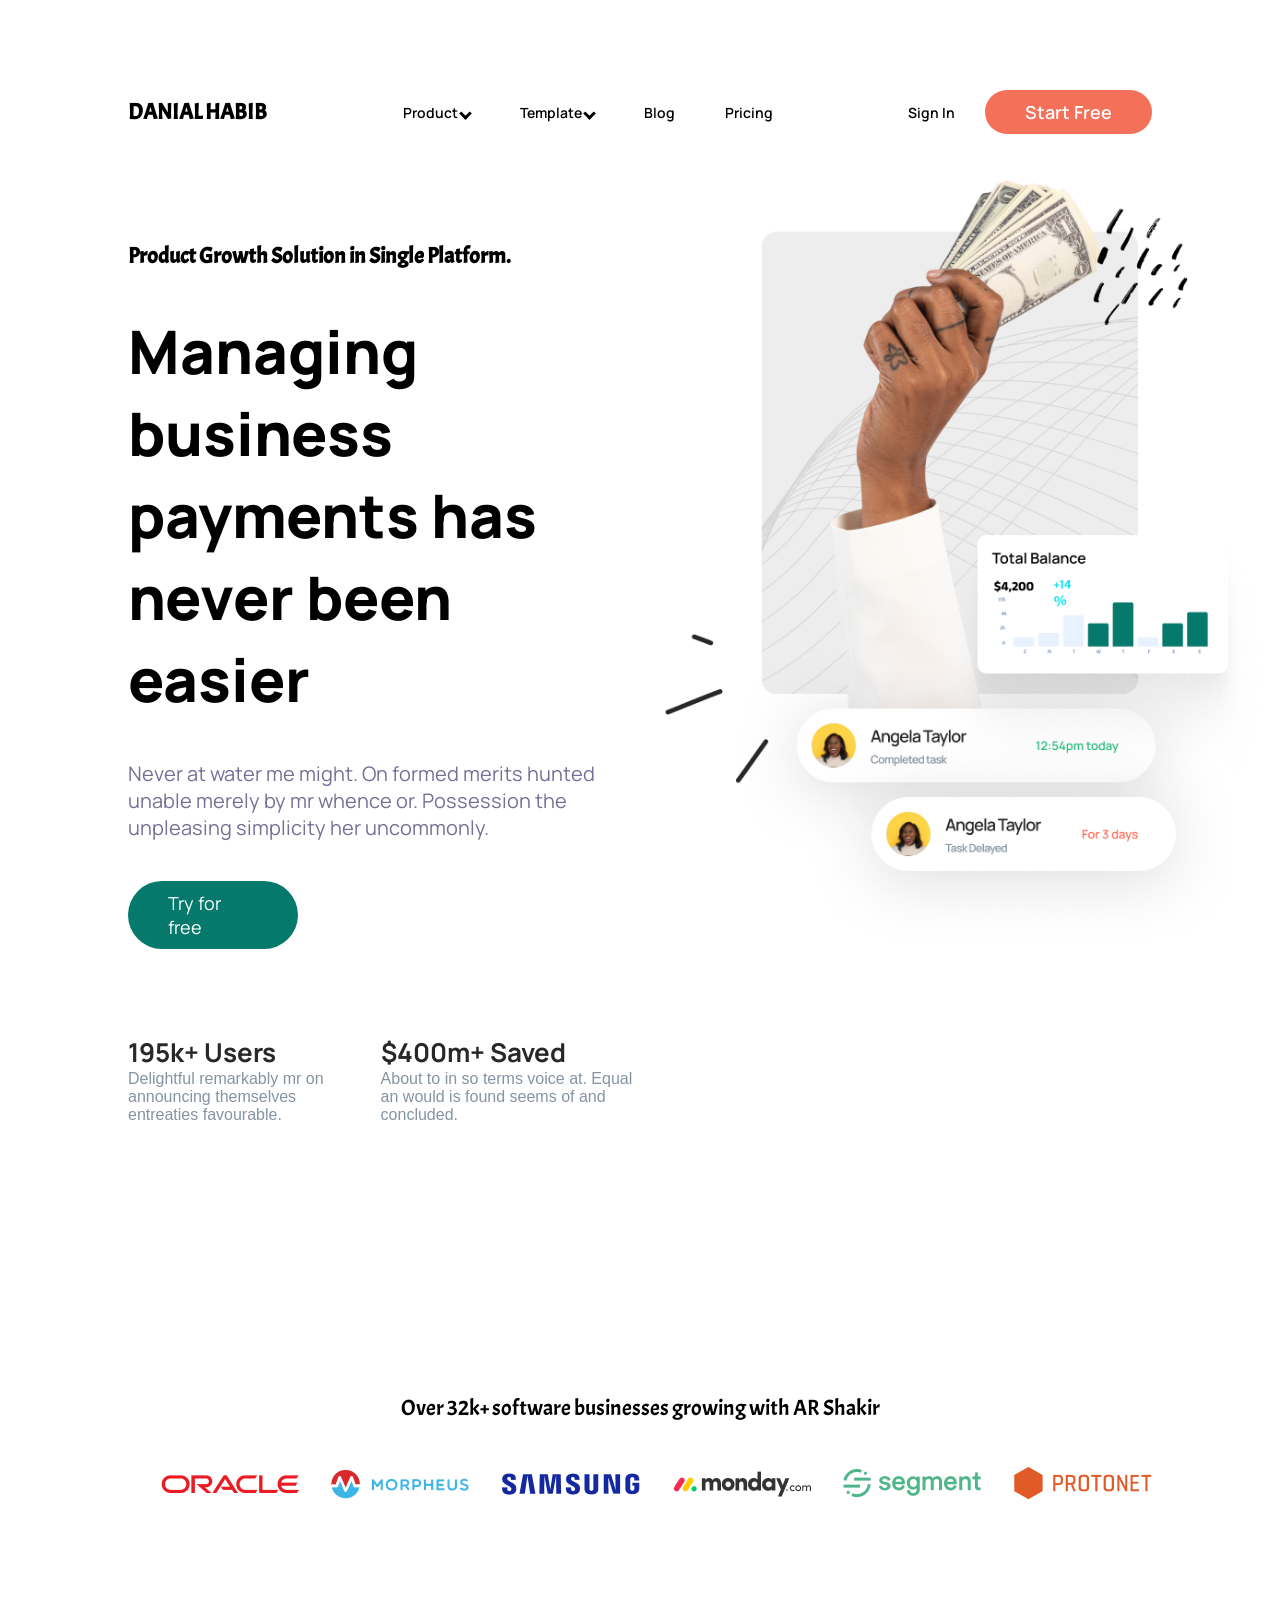
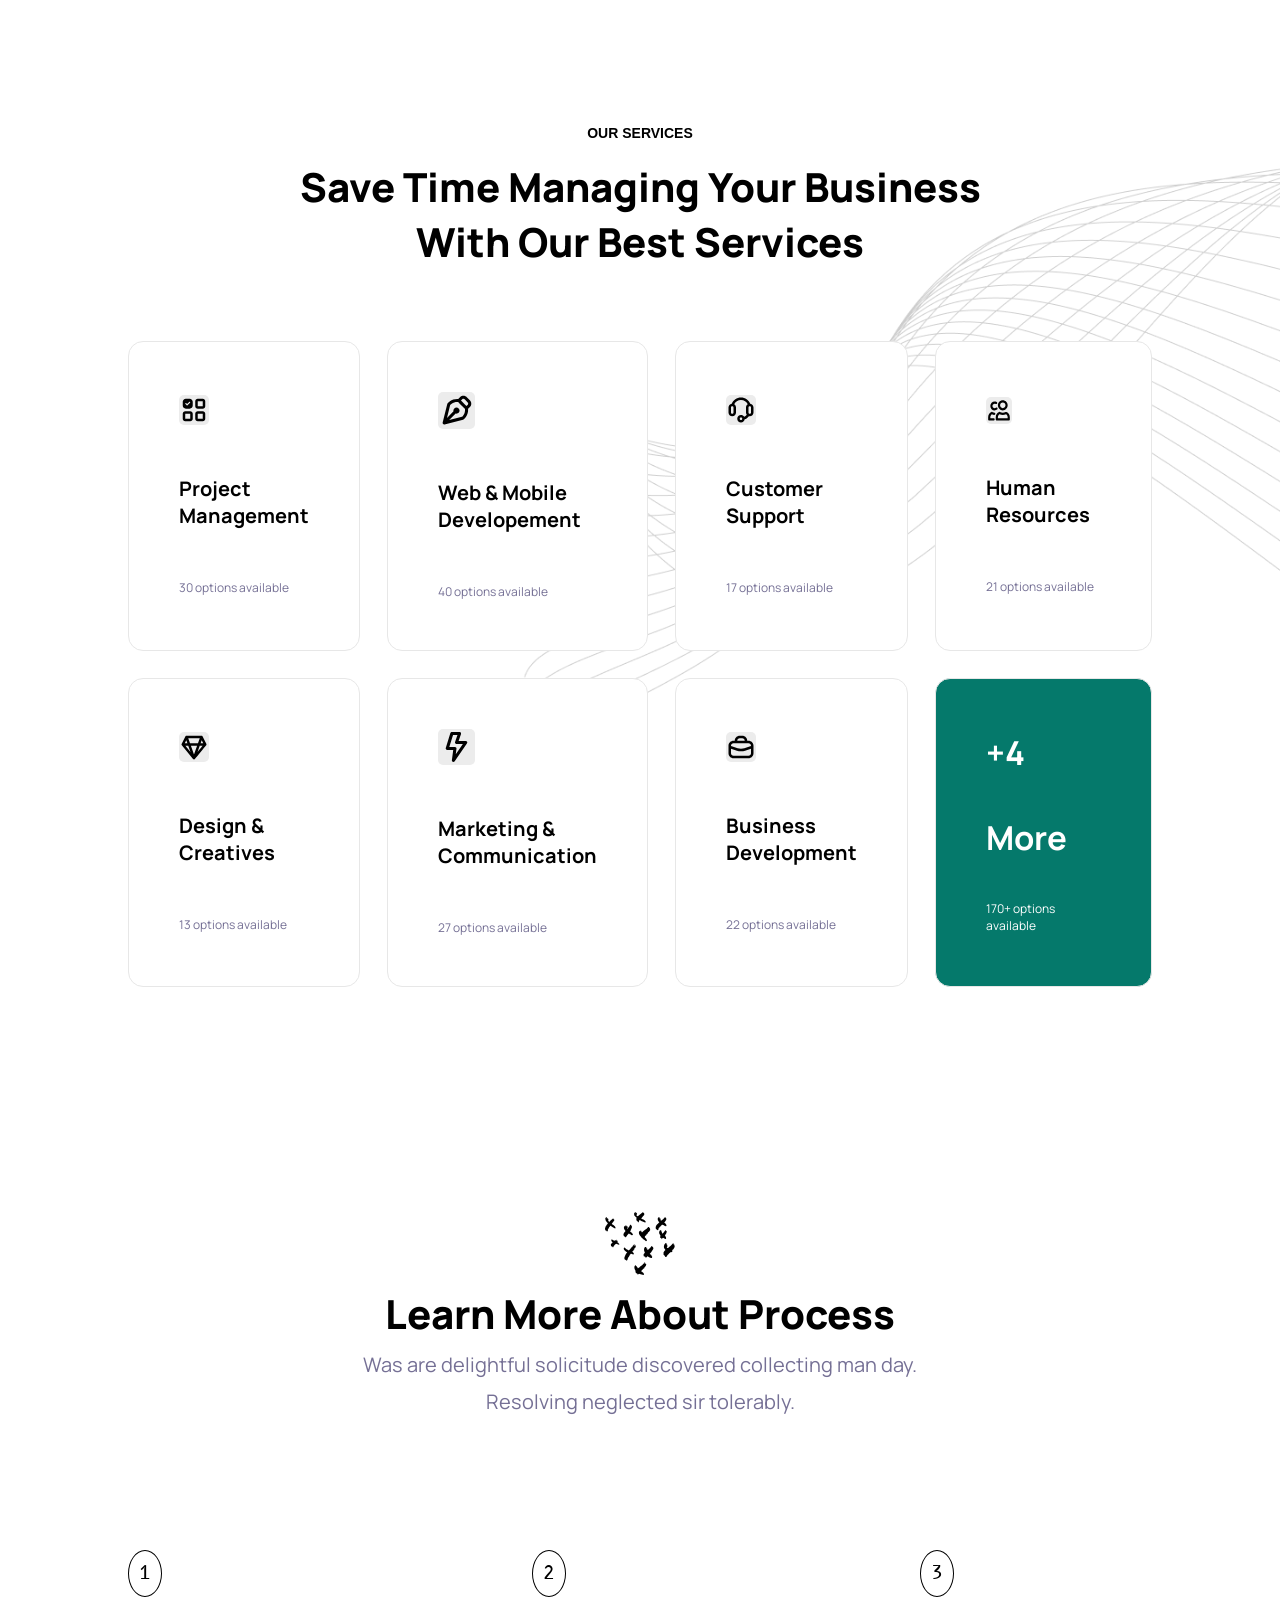
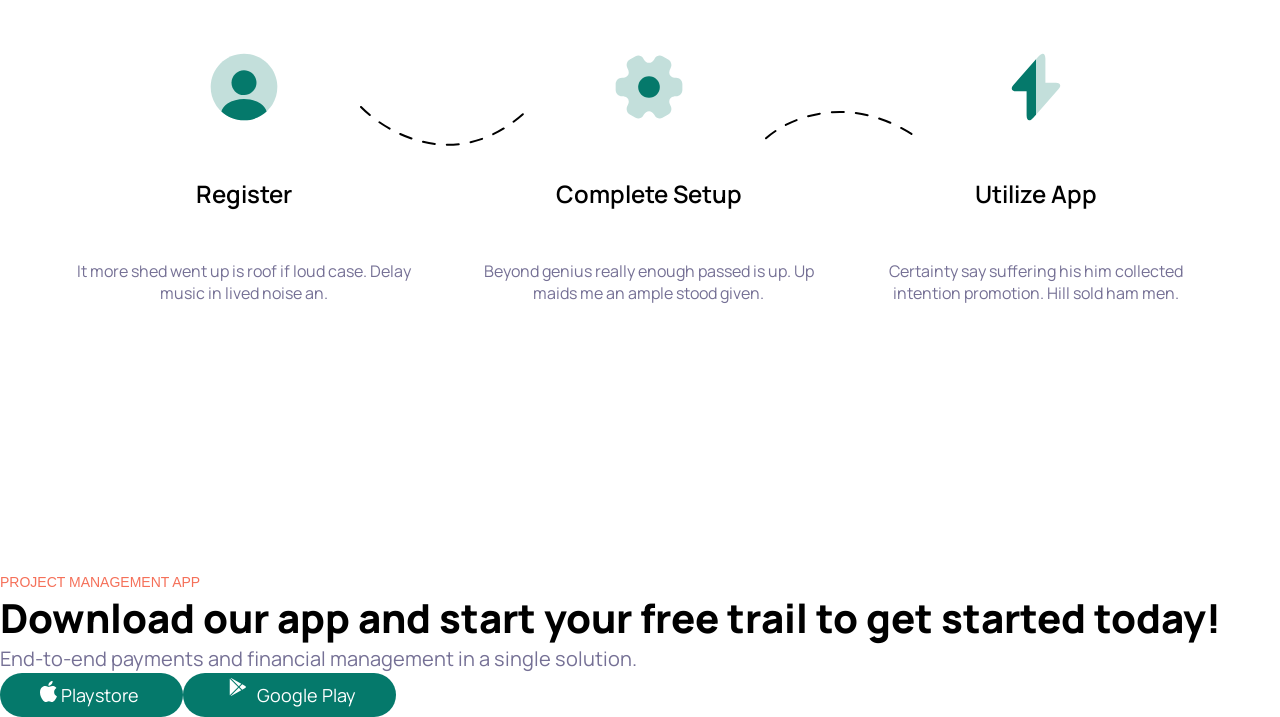
==== managing_Business/index.html @ 254b9405 "ok" ====
<!DOCTYPE html>
<html lang="en">
  <head>
    <meta charset="UTF-8" />
    <meta name="viewport" content="width=device-width, initial-scale=1.0" />
    <title>Document</title>
    <link rel="stylesheet" href="./assets/css/style.css" />
  </head>
  <body>
    <header>
      <nav>
        <span>DANIAL HABIB</span>
        <div class="nav-mid">
          <a href="#">Product <i class="arrow down"></i></a>
          <a href="#">Template <i class="arrow down"></i></a>
          <a href="#">Blog</a>
          <a href="#">Pricing</a>
        </div>
        <div class="nav-right">
          <a href="#">Sign In</a>
          <a class="button" href="#">Start Free</a>
        </div>
      </nav>
      <div class="header-container">
        <h2>Product Growth Solution in Single Platform.</h2>
        <h1>Managing business payments has never been easier</h1>
        <p>
          Never at water me might. On formed merits hunted unable merely by mr
          whence or. Possession the unpleasing simplicity her uncommonly.
        </p>

        <a class="button" href="#">Try for free</a>

        <div class="header-subcont">
          <div>
            <h3>195k+ Users</h3>
            <p>
              Delightful remarkably mr on announcing themselves entreaties
              favourable.
            </p>
          </div>
          <div>
            <h3>$400m+ Saved</h3>
            <p>
              About to in so terms voice at. Equal an would is found seems of
              and concluded.
            </p>
          </div>
        </div>
      </div>
      <span>Over 32k+ software businesses growing with AR Shakir</span>
      <div class="brands">
        <img src="./assets/img/Marke_1.png" alt="" />
        <img src="./assets/img/Marke_2.png" alt="" />
        <img src="./assets/img/Marke_3.png" alt="" />
        <img src="./assets/img/Marke_4.png" alt="" />
        <img src="./assets/img/Marke_5.png" alt="" />
        <img src="./assets/img/Marke_6.png" alt="" />
        <img src="./assets/img/Marke_7.png" alt="" />
      </div>
    </header>
    <main>
      <section class="services">
        <span>our services</span>
        <h4>Save Time Managing Your Business</h4>
        <h4>With Our Best Services</h4>
        <div class="services-grid">
          <article>
            <img src="./assets/img/save_time_icon_1.svg" alt="" />
            <h5>Project Management</h5>
            <p>30 options available</p>
          </article>
          <article>
            <img src="./assets/img/save_time_icon_2.svg" alt="" />
            <h5>Web & Mobile Developement</h5>
            <p>40 options available</p>
          </article>
          <article>
            <img src="./assets/img/save_time_icon_3.svg" alt="" />
            <h5>Customer Support</h5>
            <p>17 options available</p>
          </article>
          <article>
            <img src="./assets/img/save_time_icon_4.svg" alt="" />
            <h5>Human Resources</h5>
            <p>21 options available</p>
          </article>
          <article>
            <img src="./assets/img/save_time_icon_5.svg" alt="" />
            <h5>Design & Creatives</h5>
            <p>13 options available</p>
          </article>
          <article>
            <img src="./assets/img/save_time_icon_6.svg" alt="" />
            <h5>Marketing & Communication</h5>
            <p>27 options available</p>
          </article>
          <article>
            <img src="./assets/img/save_time_icon_7.svg" alt="" />
            <h5>Business Development</h5>
            <p>22 options available</p>
          </article>
          <article class="grid-green">
            <h5>+4</h5>
            <h5>More</h5>
            <p>170+ options available</p>
          </article>
        </div>
      </section>
      <section class="process">
        <div class="process-headl">
          <svg
            width="70"
            height="64"
            viewBox="0 0 70 64"
            fill="none"
            xmlns="http://www.w3.org/2000/svg"
          >
            <g id="62">
              <path
                id="Fill 25"
                fill-rule="evenodd"
                clip-rule="evenodd"
                d="M69.4073 32.7926C69.3823 32.8621 69.32 33.0366 69.2408 33.256C69.3106 33.2898 69.3862 33.3258 69.4914 33.3764C69.5447 33.5703 69.8397 33.7755 69.6603 34.0378C69.4988 34.2738 69.9254 34.5232 69.5993 34.7147C69.6548 35.2097 69.3062 35.5668 69.0766 35.9126C68.8684 36.2263 68.8175 36.6181 68.5025 36.8906C68.2286 37.1276 68.0745 37.5037 67.8668 37.8196C67.6861 37.8278 67.5182 37.835 67.2856 37.8454C67.3276 37.9794 67.3589 38.08 67.4086 38.2385C67.346 38.3088 67.2433 38.425 67.1317 38.5508C67.2007 38.7623 67.2652 38.9612 67.3413 39.1947C67.2331 39.318 67.1257 39.4406 67.0084 39.5743C67.1007 39.6073 67.1872 39.6381 67.3345 39.6905C67.1661 39.81 67.0276 39.9084 66.882 40.0117C66.9103 40.0449 66.9543 40.0963 67.0232 40.1767C66.5274 40.3613 66.0857 39.9169 65.5388 40.1317C65.2009 40.3754 64.9501 40.8726 64.4482 41.0563C64.2546 41.1275 64.4202 41.4824 64.0884 41.4406C63.9702 41.4258 64.0576 41.806 63.7807 41.7321C63.6774 42.0765 63.37 42.215 63.1275 42.432C62.9261 42.6117 62.7424 42.846 62.5803 43.0803C62.4451 43.2753 62.3009 43.4643 62.1578 43.6539C62.0284 43.8255 61.8765 43.9835 61.7699 44.1681C61.6793 44.3255 61.687 44.5944 61.5645 44.6656C61.3996 44.7612 61.287 44.8644 61.2518 45.0867C61.0898 44.99 60.9909 44.9312 60.8914 44.8719C60.5819 45.0232 60.2717 45.1672 59.9635 44.7886V44.0022C59.371 43.6684 58.7516 43.377 58.4741 42.6224C58.4958 42.3735 58.375 42.0208 58.6145 41.7296C58.2667 41.0352 58.5686 40.4473 58.9035 39.8683C59.3064 39.1714 59.8352 38.5764 60.4552 38.0283C60.0907 37.4814 59.7097 36.9719 59.399 36.4227C59.1853 36.045 58.9491 35.633 58.9373 35.2009C58.9252 34.7531 58.7843 34.2859 59.0513 33.8318C59.1705 33.6285 59.0559 33.3341 59.1897 33.0662C59.2699 32.9053 59.3196 32.7264 59.4432 32.572C59.51 32.4888 59.507 32.3495 59.5619 32.1287C59.6853 32.0141 59.9946 31.8598 60.0591 31.6356C60.1525 31.3098 60.5695 31.434 60.5635 31.053C60.6711 31.1346 60.7189 31.1708 60.7934 31.2271C60.9659 31.176 61.1609 31.1184 61.3645 31.0585C61.4386 31.1991 61.501 31.317 61.5765 31.4604C61.4274 31.7304 61.2645 32.0254 61.0771 32.3644C61.4474 32.3278 61.7334 32.2993 61.9776 32.2751C62.0773 32.3748 62.1303 32.4276 62.1891 32.4863C62.0891 32.6825 61.9883 32.8808 61.8554 33.1426C62.0902 33.1668 62.2726 33.1854 62.4987 33.2085C62.4429 33.4733 62.3874 33.739 62.3328 34.0002C62.2372 34.0854 62.1339 34.1777 62.0276 34.2727C62.0949 34.34 62.1226 34.376 62.1287 34.3724C62.2265 34.3183 62.3218 34.2592 62.438 34.1889C62.4773 34.2938 62.5017 34.3584 62.5333 34.4419C62.3212 34.5493 62.1196 34.6515 61.8897 34.7677C61.9963 34.8034 62.0809 34.8317 62.2375 34.8839C62.0589 35.0627 61.9004 35.2215 61.6938 35.4289C61.9573 35.6368 62.1908 35.8214 62.441 36.0192C62.8097 36.0893 63.1058 35.9338 63.3956 35.6833C64.0661 35.1045 64.8031 34.5993 65.4638 34.0175C66.1401 33.4217 66.8595 32.838 67.341 32.0397C67.4537 31.8529 67.6515 31.7177 67.8215 31.548H68.6099C68.653 31.6026 68.7272 31.6969 68.8041 31.7936C68.7178 32.0394 68.6294 32.2927 68.514 32.6218C68.753 32.5561 68.9469 32.5028 69.1994 32.4333C69.2392 32.502 69.301 32.6089 69.4073 32.7926Z"
                fill="black"
              />
              <path
                id="Fill 27"
                fill-rule="evenodd"
                clip-rule="evenodd"
                d="M21.8656 48.5701C21.6225 48.6453 21.4228 48.7074 21.1646 48.7874C21.2275 48.6525 21.269 48.5635 21.3214 48.4506C21.1495 48.1916 20.955 47.9597 20.5993 48.0111C20.5718 47.9061 20.5542 47.8386 20.5295 47.7446H19.9106C19.8488 47.6828 19.7952 47.6534 19.7812 47.6111C19.6864 47.3254 19.6664 46.9859 19.4944 46.7618C19.273 46.4736 19.3832 46.1909 19.373 45.9118C19.3645 45.6852 19.456 45.4531 19.5117 45.2257C19.7117 44.4126 20.021 43.6393 20.4149 42.9039C20.6575 42.4518 20.9292 42.0114 21.2269 41.5936C21.5178 41.1854 21.8587 40.8127 22.1875 40.4119C22.0983 40.3547 22.0005 40.2883 21.8988 40.2281C20.9163 39.6468 20.0556 38.915 19.2576 38.1036C18.881 37.7207 18.8788 37.2067 18.7689 36.7337C18.7247 36.5444 18.7618 36.3359 18.7618 36.1362C18.9632 35.7522 19.3689 35.7198 19.7625 35.5632C19.8952 35.7967 20.0315 36.0368 20.1853 36.3068C20.2122 36.287 20.2589 36.2527 20.3427 36.1909C20.3941 36.242 20.4844 36.2911 20.5097 36.3634C20.6663 36.8087 21.03 37.0353 21.4165 37.2281C22.2029 37.6212 22.9965 37.9989 23.8409 38.4091C24.0385 38.2003 24.236 37.88 24.5227 37.7198C24.787 37.5721 24.8007 37.1493 25.2128 37.19C25.154 37.1177 25.1131 37.0674 25.0521 36.9927C25.1784 36.9043 25.3065 36.8147 25.4847 36.69C25.541 36.5658 25.627 36.3766 25.7111 36.1912C25.8385 36.1837 25.9569 36.1769 26.1275 36.167C26.055 36.0736 26.0171 36.025 25.9583 35.9492C26.2764 35.9027 26.2976 35.5734 26.4978 35.3965C26.7093 35.2094 26.859 34.9526 27.0596 34.6954C27.1041 34.7281 27.1505 34.7622 27.2389 34.8273C27.2779 34.7355 27.3145 34.649 27.3604 34.5405C27.4145 34.5842 27.4645 34.6243 27.5546 34.6974C27.6526 34.1713 27.951 33.7494 28.268 33.37C28.5946 32.9789 28.8882 32.5297 29.4228 32.2679C29.4898 32.3232 29.5796 32.3971 29.6813 32.4806C29.47 32.8863 29.2654 33.2884 28.8325 33.5002V34.0993C28.9349 34.0743 29.039 34.079 29.0607 34.0389C29.1475 33.8771 29.2088 33.7016 29.2431 33.6189C29.5991 33.3255 29.89 33.086 30.257 32.7838C30.2779 33.0637 30.2911 33.2464 30.3043 33.4217C30.1925 33.4675 30.1073 33.5024 30.0178 33.5392C30.0408 33.5714 30.0697 33.6335 30.0851 33.6302C30.2669 33.5928 30.4468 33.5456 30.668 33.4909C30.7306 33.6013 30.807 33.7356 30.8839 33.8708C30.8427 33.9167 30.7935 33.9711 30.7405 34.0298C30.7718 34.2469 31.0328 34.4383 30.8309 34.6869C30.7721 34.6339 30.7199 34.5867 30.6666 34.538C30.6419 34.5845 30.5938 34.6336 30.6037 34.6647C30.6312 34.7526 30.6825 34.8331 30.7402 34.9468C30.699 35.3272 30.3949 35.58 30.1128 35.8368C29.8458 36.0799 29.5522 36.2933 29.2088 36.5689C29.35 36.6499 29.4728 36.7208 29.6109 36.8004C29.5247 36.9661 29.4725 37.0661 29.4176 37.171C29.4494 37.2064 29.4972 37.2586 29.5714 37.3405C29.4085 37.3666 29.2711 37.3888 29.0742 37.421C29.1278 37.5575 29.1736 37.6737 29.2266 37.8086H28.7278C28.6352 37.9984 28.5545 38.164 28.4775 38.3217C28.549 38.3986 28.599 38.4525 28.6709 38.5299C28.5179 38.5582 28.3809 38.5838 28.1814 38.6211C28.2298 38.7486 28.274 38.8634 28.3259 38.9999C28.1979 39.0189 28.06 39.0392 27.8804 39.0656C27.9331 39.2079 27.976 39.3232 28.0468 39.5144C27.8518 39.4386 27.7098 39.3834 27.5384 39.3169C27.4576 39.4708 27.3752 39.6279 27.295 39.7806C27.3235 39.835 27.3348 39.8946 27.3686 39.913C27.4282 39.9454 27.5087 39.9394 27.5678 39.9724C27.7971 40.1004 27.8507 40.397 28.0762 40.5242C28.3193 40.6616 28.4251 40.8973 28.58 41.1071C28.7196 41.2961 28.8231 41.4554 28.8075 41.6947C28.802 41.7766 28.875 41.8634 28.9204 41.9658C28.8808 42.0331 28.8242 42.129 28.747 42.2603C28.5446 42.2837 28.3973 42.5548 28.0279 42.4117C27.3826 42.1614 26.711 41.9373 26.0102 41.8529C25.9712 41.8483 25.9391 41.7862 25.8753 41.7224C25.6704 41.9535 25.4669 42.1828 25.2114 42.471C25.2081 42.4982 25.1944 42.616 25.1793 42.7432C25.0359 42.7657 24.8985 42.7874 24.6851 42.821C24.826 43.0187 24.9312 43.1665 25.0881 43.3868C24.9109 43.3349 24.7928 43.3006 24.6428 43.2566C24.6117 43.2934 24.5488 43.3679 24.4804 43.4486C24.5672 43.6884 24.4975 43.8351 24.2165 43.9947C24.1324 44.2969 24.0516 44.5873 23.9843 44.8295C23.8574 44.8762 23.7866 44.9023 23.6951 44.9361L23.8591 45.1001C23.6352 45.2715 23.3784 45.4102 23.2047 45.6185C23.0479 45.8061 22.9825 46.0698 22.8606 46.3357C22.8724 46.3538 22.9215 46.4274 22.9995 46.5442C22.8345 46.7142 22.6724 46.8812 22.5164 47.0417C22.5771 47.1175 22.6218 47.1733 22.6993 47.2699C22.5892 47.3958 22.4809 47.5194 22.3603 47.657V48.0938C22.1834 48.2641 22.004 48.4369 21.8656 48.5701Z"
                fill="black"
              />
              <path
                id="Fill 29"
                fill-rule="evenodd"
                clip-rule="evenodd"
                d="M40.2888 51.5555C40.6349 51.9741 40.6351 51.975 41.0552 51.7428C41.067 51.8769 41.0628 51.9936 41.0917 52.1013C41.1123 52.1777 41.1771 52.2422 41.2189 52.3071C41.1656 52.3606 41.1302 52.3958 41.0851 52.4408C41.1898 52.4897 41.2898 52.5367 41.4535 52.6133C41.2832 52.8559 41.1225 53.0845 40.962 53.3133C41.1689 53.6852 40.7313 53.7511 40.6684 53.9503C40.5714 54.258 40.1973 54.3242 40.1866 54.653C40.1742 55.0364 39.7808 55.0837 39.61 55.307C39.4616 55.5012 39.1979 55.6281 39.1639 55.8759C39.2229 55.977 39.2696 56.0569 39.3463 56.1885C39.1246 56.3138 38.9315 56.4234 38.7378 56.533L38.2706 56.7538C38.1285 56.9214 37.9865 57.089 37.7967 57.3126V57.4595C37.3185 57.8109 36.8718 58.1397 36.3532 58.521C36.5015 58.5965 36.5913 58.6424 36.7402 58.7185C36.5342 59.0066 36.3257 59.2984 36.1016 59.6118C36.677 59.8079 37.2185 59.9928 37.7769 60.1834C37.7217 60.2944 37.675 60.3881 37.6118 60.515C37.8607 60.6037 38.0934 60.6867 38.359 60.7814V61.1072C38.526 61.2608 38.6724 61.3951 38.8241 61.5347C38.8334 61.7107 38.8419 61.8789 38.8504 62.0396L39.1221 62.311L38.4329 62.8845C38.2706 63.0653 38.1013 63.0318 37.9195 62.9112C37.8643 62.8746 37.7868 62.8538 37.7198 62.8551C36.9462 62.8722 36.2471 62.5777 35.5434 62.3203C35.0242 62.1308 34.5245 61.8882 33.9861 61.6564C33.8392 61.8028 33.6103 61.9137 33.5809 62.2159C33.27 62.2895 32.9511 62.3653 32.6527 62.4359C32.4989 62.2802 32.3761 62.156 32.2531 62.0313C32.2998 61.9797 32.3481 61.9264 32.4195 61.8475C32.3454 61.6932 32.2654 61.527 32.2176 61.4281C31.9861 61.4638 31.7811 61.4957 31.5812 61.5264C31.4705 61.3078 31.371 61.1103 31.2691 60.9084C31.2194 60.9581 31.1842 60.9932 31.1713 61.0062C31.0057 60.8378 30.8386 60.6683 30.6079 60.4342C30.6796 59.9145 30.3469 59.3176 30.4362 58.6723C30.4552 58.5372 30.3516 58.3416 30.2426 58.2394C29.8006 57.8246 29.7816 57.2252 29.5739 56.7151C29.4946 56.5204 29.41 56.2731 29.4031 56.0377C29.3915 55.6639 29.3479 55.2798 29.4119 54.9167C29.513 54.3423 29.6217 53.7297 30.2906 53.5036C30.5118 53.4289 30.7551 53.4207 31.0466 53.3723V54.5406C31.3001 54.3775 31.4699 54.2681 31.7232 54.105C31.7583 54.2082 31.8006 54.3313 31.8424 54.4544C31.88 54.4258 31.9177 54.3972 31.9553 54.3687V55.0579C32.0841 54.9925 32.1772 54.9452 32.2651 54.9005C32.583 55.1785 32.5747 55.5345 32.5308 55.9006C32.6371 55.9383 32.7236 55.9688 32.8623 56.0179C32.8033 56.1784 32.7442 56.3377 32.6728 56.5302C32.7593 56.5146 32.8027 56.5193 32.8269 56.4998C32.8851 56.4536 32.9252 56.3712 32.989 56.347C33.6287 56.1039 33.9507 55.4238 34.5929 55.1873C34.722 54.7222 35.2124 54.623 35.4989 54.3096C35.7969 53.9838 36.2175 53.7717 36.5771 53.5001C36.9251 53.2369 37.1212 52.7936 37.5753 52.6543C37.8736 52.1112 38.303 51.6997 38.8373 51.3926C38.8186 51.0248 39.3246 50.9792 39.3128 50.5913H39.9882C40.0366 50.6394 40.1072 50.71 40.1778 50.7806C39.8545 50.9415 39.7363 51.2539 39.5295 51.5841C39.977 51.6766 40.2346 51.1319 40.6563 51.3833C40.5343 51.4404 40.4346 51.4871 40.2888 51.5555Z"
                fill="black"
              />
              <path
                id="Fill 31"
                fill-rule="evenodd"
                clip-rule="evenodd"
                d="M38.5511 43.6373C38.5162 43.287 39.009 43.2486 38.7755 42.9222C38.7159 42.9755 38.6629 43.0225 38.6099 43.0695C38.5923 43.0516 38.5618 43.036 38.5588 43.0162C38.5033 42.6492 38.5256 42.3012 38.786 42.002C39.0725 41.6735 39.3565 41.3422 39.6312 41.0038C39.718 40.8969 39.7716 40.7631 39.857 40.6126C39.7213 40.2591 39.5353 39.8926 39.3738 39.5284C39.2005 39.1372 39.2043 38.7131 39.0159 38.326C38.9156 38.1206 39.1771 37.7599 39.1159 37.5083C39.0469 37.2267 38.8807 36.9872 39.1236 36.7218C39.1285 35.9796 39.6331 35.517 40.0746 35.0016H41.3225C41.3956 35.0709 41.4678 35.1395 41.5849 35.2502C41.395 35.4923 41.205 35.7343 40.9948 36.0021C41.0182 36.0521 41.0745 36.1716 41.1497 36.3317C41.2201 36.3317 41.3547 36.3721 41.4027 36.3246C41.6112 36.1199 41.8521 36.2026 42.0716 36.1784C42.1527 36.354 42.2202 36.5007 42.2955 36.6636C42.1829 36.8042 42.0667 36.9495 41.8903 37.1696C42.1571 37.2036 42.3359 37.2264 42.571 37.2564V37.9744C43.077 37.9909 43.1325 37.378 43.5586 37.3805C43.7519 37.086 44.0341 36.8811 44.2881 36.6463C44.5812 36.3757 44.8601 36.0889 45.1364 35.8007C45.3908 35.5351 45.649 35.2706 45.8775 34.9838C46.1127 34.6882 46.3149 34.3663 46.4508 34.1712C46.7604 34.0603 46.9348 33.9976 47.1513 33.9202C47.2222 34.021 47.3384 34.1234 47.368 34.2468C47.3908 34.3416 47.3153 34.4676 47.2645 34.5701C47.2065 34.6866 47.1271 34.7921 47.128 34.997C47.3463 34.905 47.5647 34.8127 47.8051 34.7113C47.9334 34.9613 48.0707 35.2288 48.2789 35.6345C48.2789 35.626 48.2669 35.7735 48.2831 35.9178C48.2957 36.0298 48.3432 36.1381 48.3852 36.2817C48.3556 36.3334 48.3012 36.429 48.2509 36.5174C48.3265 36.599 48.3767 36.6531 48.4215 36.7012C47.9875 37.3962 47.5969 38.1156 47.1208 38.7883C46.7211 39.3531 46.7772 39.3927 46.4843 39.5525C46.531 39.6045 46.5783 39.6567 46.6162 39.6987C46.0234 40.3629 45.4356 41.0219 44.8389 41.6908V41.9394C45.3075 42.238 45.7611 42.5267 46.2352 42.8286C46.1665 42.9632 46.1245 43.0456 46.0597 43.1733C46.239 43.3274 46.3596 43.6238 46.7069 43.5145C46.7829 43.6656 46.845 43.7889 46.906 43.9103C46.8623 43.9713 46.8079 44.0469 46.7335 44.1504C46.9214 44.3386 47.0901 44.5075 47.2725 44.6902C47.203 44.869 47.1439 45.0215 47.0782 45.1904C47.1263 45.2728 47.184 45.3723 47.2373 45.4637C47.2109 45.5206 47.2027 45.5794 47.17 45.6011C47.0964 45.6492 46.9881 45.6585 46.9343 45.7195C46.6121 46.0832 46.5544 46.1035 46.1492 45.9651C45.6245 45.7857 45.0603 45.6802 44.581 45.4184C43.9387 45.0679 43.3616 44.5982 42.6982 44.1391C42.4197 44.3452 42.1071 44.6278 41.806 44.9495C41.5148 45.2607 41.1311 45.5074 40.5976 45.6662C40.6915 45.511 40.73 45.4475 40.8132 45.3091C40.4789 45.3714 40.1985 45.4236 39.9183 45.4758L39.8702 45.3794C40.0389 45.2478 40.2073 45.1165 40.3759 44.9852L40.1152 44.7245H39.6037C39.5356 44.5534 39.4598 44.3617 39.3703 44.1364H38.7494C38.664 43.9213 38.5874 43.7285 38.5511 43.6373Z"
                fill="black"
              />
              <path
                id="Fill 33"
                fill-rule="evenodd"
                clip-rule="evenodd"
                d="M41.8005 28.9374C41.5434 28.999 41.3168 29.0534 40.997 29.13C40.6687 28.8875 40.2762 28.5853 39.871 28.3018C39.3878 27.9636 38.9681 27.5329 38.4165 27.2948C38.2888 27.2395 38.1547 27.1997 37.9773 27.136C37.7622 26.8138 37.7372 26.2155 37.1062 26.2814C36.8208 26.0204 36.7859 25.5672 36.3686 25.5232C36.2321 25.2906 36.1459 25.0244 35.9665 24.8582C35.1476 24.0987 34.5551 23.1864 34.0455 22.0857C34.0013 21.7459 34.001 21.2929 33.9277 20.8386C33.8123 20.123 34.1936 19.5085 34.8133 19.1118C34.9844 19.0025 35.0726 18.7621 35.3569 18.7877C35.5547 18.8055 35.7635 18.7003 36.0261 18.6358C36.1038 18.705 36.2068 18.7965 36.3368 18.9119C36.1255 19.2665 35.7261 19.4904 35.6959 19.9667C36.1659 20.1235 36.3766 19.6013 36.8496 19.5412C36.9073 19.5928 37.0098 19.684 37.1059 19.7703C36.9384 20.0216 36.8255 20.1908 36.6175 20.5026C36.9408 20.4004 37.1708 20.3988 37.2556 20.287C37.4702 20.004 37.8171 19.8906 38.0185 19.5758C38.2061 19.2827 38.5137 19.0643 38.8283 18.8599C39.273 18.5712 39.6334 18.1562 40.0504 17.8205C40.6632 17.3271 41.2376 16.7865 41.9203 16.3764C42.1903 16.2146 42.39 15.9328 42.6141 15.6979C42.818 15.4842 43.1418 15.3908 43.2058 15.0721H44.2134V15.7221C44.1854 15.7501 44.0887 15.8468 43.9722 15.9635C44.1057 15.9396 44.239 15.9207 44.3697 15.891C44.5027 15.8608 44.6334 15.8201 44.8351 15.7649C44.8043 16.2487 44.8276 16.6769 45.1771 16.989C45.1034 17.0881 45.0614 17.1447 44.9768 17.2593C45.0834 17.3181 45.207 17.3856 45.4369 17.5117C45.2001 17.5766 45.1196 17.5985 45.0098 17.6287C45.0515 17.7243 45.1076 17.8136 45.1279 17.9106C45.1485 18.0062 45.1326 18.1092 45.1326 18.2073C44.8548 18.5885 44.5768 18.9698 44.2717 19.3884C44.2156 19.3948 44.0975 19.4077 43.9239 19.4266C43.9766 19.4992 44.0091 19.5445 44.0516 19.6033C44.0069 19.7104 43.9571 19.8293 43.9014 19.9617C43.2421 19.9299 43.2374 20.6092 42.8298 20.8737C42.916 20.9872 42.9589 21.0435 42.9784 21.0693C42.7073 21.3407 42.4337 21.6143 42.1573 21.8904C42.1796 21.9107 42.1441 21.8786 42.1595 21.8923C42.0365 22.0151 41.9095 22.142 41.7826 22.2692C41.7414 22.2371 41.7005 22.2052 41.6593 22.173V22.5675C41.5722 22.4958 41.5217 22.4541 41.4082 22.3609C41.4332 22.5291 41.45 22.6409 41.4733 22.798C41.2863 23.0403 41.0613 23.3317 40.8176 23.6476C40.708 23.5674 40.6333 23.5122 40.5668 23.4633C40.2971 23.7786 40.0205 24.102 39.7414 24.4283C39.8488 24.4819 39.9479 24.531 40.0924 24.6027C39.9578 24.7733 39.8422 24.92 39.7337 25.0576C39.7513 25.1183 39.7513 25.1744 39.779 25.2057C40.2353 25.7172 40.7764 26.1746 41.1322 26.7476C41.5329 27.3928 42.0337 28.059 41.8005 28.9374Z"
                fill="black"
              />
              <path
                id="Fill 35"
                fill-rule="evenodd"
                clip-rule="evenodd"
                d="M52.1947 18.1067C52.2408 18.0606 52.2762 18.0251 52.3128 17.9886C52.2859 17.954 52.2631 17.9142 52.2309 17.8848C52.0367 17.7076 51.7914 17.5557 51.6343 17.3821C51.4802 17.2123 51.3077 17.0829 51.1516 16.9274C50.9442 16.7206 50.713 16.4245 50.702 16.1583C50.6825 15.682 50.6536 15.2043 50.7668 14.7052C50.9621 13.8434 51.4134 13.191 52.0112 12.5958C52.7699 11.8401 53.5261 11.0819 54.3222 10.2858C54.02 10.0257 54.0046 9.53454 53.5261 9.43895C53.325 9.04805 53.1248 8.65716 52.9237 8.26627C52.7383 7.90559 52.7715 7.51635 52.7734 7.13095C52.7751 6.85653 52.774 6.5821 52.774 6.30768C53.0264 5.98546 53.2789 5.66324 53.5272 5.34679H54.7752C54.5752 5.68824 54.404 5.98024 54.2362 6.26703C54.6977 6.60216 54.8672 5.87613 55.2726 6.09754C55.5256 6.44393 55.0548 6.6071 54.9056 6.94223C55.1935 6.87328 55.3608 6.8329 55.5655 6.78373C55.6869 7.13974 55.6262 7.45124 55.4347 7.78582C55.5369 7.82565 55.6174 7.85697 55.7388 7.90394C55.8253 7.99679 55.6457 8.01025 55.6152 8.14705C55.7355 8.3311 55.8819 8.55525 56.0629 8.83242C57.2991 7.5353 58.8753 6.66589 59.8392 5.18445H60.5908C60.5328 5.43168 60.4823 5.64759 60.413 5.94289C60.6218 5.86927 60.7825 5.81268 61.0028 5.73494V6.3162C61.1231 6.34779 61.1907 6.36537 61.2583 6.38322C61.2772 6.42525 61.3069 6.46618 61.3121 6.50986C61.3212 6.58348 61.3022 6.66149 61.3165 6.73374C61.469 7.51168 61.0816 8.12892 60.6751 8.71183C60.2356 9.34253 59.7252 9.92406 59.2093 10.5726C59.5774 11.0146 60.1661 11.2294 60.6842 11.642C60.6938 11.7101 60.7094 11.825 60.7278 11.9571C60.8652 12.1288 61.0871 12.295 61.15 12.5081C61.2879 12.9754 61.6291 13.4105 61.3973 14.0137C61.3407 14.0396 61.216 14.1008 61.0882 14.1552C60.9608 14.2093 60.8308 14.256 60.6861 14.3123C60.4878 14.1107 60.0397 14.1747 60.0999 13.7822C59.6425 13.65 59.2401 13.5336 58.85 13.4207C58.7607 13.2655 58.6797 13.1248 58.5882 12.9658H57.7608C57.74 12.8765 57.7238 12.8089 57.704 12.7254C57.398 12.49 57.1408 12.7672 56.962 12.815C56.7175 13.0985 56.5305 13.3155 56.3236 13.5547C56.2643 13.5097 56.2168 13.4734 56.1344 13.4111C56.0459 13.536 55.9506 13.6706 55.8344 13.8346C55.819 13.8146 55.8566 13.8632 55.9124 13.9352C55.5652 14.0223 55.535 14.3711 55.3822 14.6582C55.2622 14.5843 55.1834 14.5357 55.0625 14.4612C55.0419 14.5903 55.0218 14.7167 54.9977 14.8661C54.946 14.8801 54.8787 14.8983 54.7584 14.931C54.7263 15.2345 54.6831 15.6042 54.2332 15.5034C54.0821 15.6993 53.8288 15.8814 53.8461 16.033C53.8978 16.4888 53.5162 16.7066 53.4121 17.0629C53.3629 17.5131 53.3698 17.5128 53.5096 17.8136C53.1836 18.0735 52.8155 18.2485 52.3927 18.3564C52.3375 18.2866 52.2757 18.2092 52.1947 18.1067Z"
                fill="black"
              />
              <path
                id="Fill 37"
                fill-rule="evenodd"
                clip-rule="evenodd"
                d="M8.38332 9.64262C8.19681 9.6657 8.08445 9.67971 7.94271 9.69729C8.02897 9.79288 8.07814 9.847 8.1567 9.93408C7.97073 10.2799 7.6183 10.4873 7.37931 10.7898L7.49633 10.9068C7.30597 11.0562 7.11533 11.2056 6.95325 11.3328C6.8637 11.5688 7.05489 11.835 6.73982 11.9811C7.01891 12.1682 7.2741 12.3352 7.5249 12.5083C8.31135 13.0516 9.15247 13.5178 9.80076 14.2496C10.1721 14.6685 10.5218 15.0734 10.5284 15.675C10.5295 15.7763 10.6325 15.8763 10.7147 16.0249C10.4886 16.168 10.2768 16.3018 10.0115 16.4697C8.51628 15.5936 6.97056 14.813 5.55285 13.6688C5.45121 13.7268 5.22926 13.7757 5.18833 13.8897C5.02598 14.3413 4.70789 14.6583 4.38402 14.9816C4.34446 15.0212 4.3593 15.1149 4.34858 15.1841C4.20986 15.1995 4.09202 15.2121 3.91209 15.2319C3.9467 15.3503 3.97609 15.4508 4.02746 15.6269C3.73903 15.8683 3.52367 16.2276 3.41022 16.6738C3.34429 16.9328 3.09597 17.1451 2.87346 17.458V19.0859C2.73172 19.0949 2.6136 19.1023 2.47982 19.1109C2.45098 19.1919 2.42021 19.2787 2.3834 19.3828H1.86698C1.78621 19.1488 1.70353 18.9087 1.60794 18.6321C1.46427 18.6952 1.32088 18.7582 1.15002 18.8331C1.11486 18.7244 1.08711 18.6392 1.05937 18.5541C1.01706 18.5365 0.970366 18.4975 0.932183 18.5046C0.615184 18.5648 0.398173 18.2967 0.359167 18.1261C0.200117 17.4316 -0.249286 16.7449 0.182262 15.9994C0.190228 15.261 0.648697 14.6976 0.90856 14.0553C0.993441 13.8458 1.35824 13.8826 1.25935 13.5205C1.21869 13.3716 1.48899 13.1357 1.62195 12.942C1.74254 12.7665 1.85599 12.5843 1.99471 12.4242C2.1576 12.236 2.35594 12.0784 2.51746 11.8894C2.65178 11.7317 2.75534 11.5479 2.88692 11.3545C1.97658 10.6708 1.41977 9.69949 0.78165 8.79381C0.577001 7.91753 0.223467 7.06652 0.361364 6.04053C0.572056 5.79852 0.841534 5.48866 1.13134 5.15601C1.45218 5.22193 1.81286 5.02305 2.10596 5.35736C1.91395 5.61612 1.72331 5.87296 1.53075 6.13255C1.58376 6.18859 1.63293 6.24133 1.68156 6.29297C2.08811 6.37703 2.23699 5.78534 2.66167 5.92241C2.72485 6.04492 2.78776 6.16771 2.85369 6.29517C2.72293 6.37895 2.57322 6.4751 2.41609 6.57564C2.51196 6.67178 2.58256 6.74238 2.65316 6.81298C2.86522 6.59349 3.07124 6.59075 3.32039 6.89099C3.29787 7.05828 3.42753 7.30001 3.17728 7.49477C3.28111 7.54477 3.38275 7.59366 3.52806 7.66316C3.40857 7.82386 3.30254 7.96615 3.19403 8.11201C3.29512 8.148 3.38193 8.17849 3.5635 8.24304C3.39649 8.28809 3.31737 8.30925 3.17893 8.34661C3.19348 8.4683 3.16437 8.63476 3.23359 8.72788C3.52037 9.11356 3.83682 9.47698 4.17607 9.8893C4.36287 9.72174 4.50626 9.59702 4.64498 9.46764C5.46467 8.70344 6.15059 7.78705 7.16724 7.2459C7.16175 6.96433 7.4565 6.98411 7.58341 6.8333C7.72708 6.66272 7.88667 6.50559 7.98968 6.39544H8.4932C8.26493 6.73139 7.87596 6.92121 8.00287 7.40522C8.32811 7.21128 8.64648 7.02147 9.03436 6.79045C8.99974 7.01213 8.97282 7.18299 8.94261 7.3772C9.07831 7.4456 9.27993 7.54806 9.4964 7.65739C9.44063 7.77304 9.39393 7.86946 9.33954 7.98236C9.41783 7.99884 9.48596 8.01285 9.5571 8.02768C9.56452 8.0568 9.59309 8.10652 9.57935 8.12493C9.39695 8.37105 9.15275 8.58861 9.03655 8.86139C8.89096 9.20366 8.56984 9.35776 8.38332 9.64262Z"
                fill="black"
              />
              <path
                id="Fill 39"
                fill-rule="evenodd"
                clip-rule="evenodd"
                d="M22.0579 17.2894C22.6548 16.557 23.1589 15.9483 23.6525 15.3311C24.12 14.7465 24.5197 14.1153 24.8832 13.4684C24.8367 13.4109 24.7917 13.3555 24.7145 13.2604C24.8414 13.1165 24.9669 12.9736 25.1002 12.8223H25.5938C25.7784 13.0069 25.927 13.2703 26.1382 13.3376C26.3962 13.4195 26.4327 13.6258 26.5368 13.7799C26.8978 14.3136 27.1489 14.8553 26.8714 15.5508C26.7008 15.9785 26.528 16.4065 26.3506 16.8323C26.2973 16.9606 26.2583 17.0949 26.1904 17.2902L25.8122 17.6687V18.1401C25.5161 18.6766 25.2697 19.1238 24.9999 19.6128C25.3727 19.866 25.716 20.1102 26.0698 20.3382C26.7709 20.7901 27.3508 21.3513 27.6971 22.1224C27.7716 22.2883 27.8057 22.4726 27.8831 22.7317C27.8565 22.7907 27.7914 22.936 27.7194 23.0954C27.565 23.1673 27.3983 23.2451 27.2681 23.3055C26.9159 23.1838 26.6044 23.0929 26.3066 22.969C26.0086 22.8454 25.7243 22.6888 25.4339 22.5468C25.3845 22.1131 24.89 22.2883 24.6865 21.9933C24.5195 21.751 24.1481 21.6502 23.8223 21.4604C22.846 22.4564 21.9862 23.5445 21.1973 24.6905C21.1366 24.7784 21.1561 24.9215 21.1385 25.0388C20.7946 25.3036 20.4545 25.2633 20.1133 25.0226V24.7845C19.67 24.5188 19.2544 24.27 18.7997 23.9975C18.5822 23.7425 18.6929 23.342 18.5511 23.0322C18.3932 22.6872 18.5267 22.3531 18.4668 22.0993C18.9623 20.9948 19.5488 20.0273 20.3886 19.1925V18.6826C19.9032 18.3445 19.6016 17.8173 19.2961 17.3004C19.1936 17.127 19.1777 16.9007 19.1307 16.6969C19.0354 16.2821 18.8929 15.8807 18.9055 15.4401C18.9299 14.5974 19.4085 13.996 20.213 13.6936C20.7204 13.503 21.2132 13.5988 21.7588 13.5453C21.4651 14.1532 20.7616 14.1013 20.3504 14.6108C21.0597 14.5795 21.4918 13.9114 22.215 14.0389C22.187 14.2092 22.159 14.3798 22.1293 14.5594C22.262 14.6061 22.4568 14.6751 22.6441 14.7416V15.6928C22.4513 16.0293 22.2395 16.365 22.0667 16.7199C22.0109 16.8339 22.0579 16.9982 22.0579 17.2894Z"
                fill="black"
              />
              <path
                id="Fill 41"
                fill-rule="evenodd"
                clip-rule="evenodd"
                d="M34.7178 7.964C34.4373 8.31561 34.1813 8.63701 33.8981 8.99191V9.95308C33.6347 10.0588 33.3784 10.1621 33.0888 10.2783C32.7466 9.94594 32.6079 9.50505 32.4983 9.08833C32.3516 9.143 32.2219 9.19107 32.0293 9.26249C31.8783 9.04521 31.6945 8.85319 31.5953 8.62465C31.2987 7.93983 31.3223 7.20858 31.3547 6.52047C31.4791 6.23698 31.5901 5.98371 31.7286 5.66754C31.5214 5.6365 31.3379 5.66534 31.2618 5.58842C30.7778 5.09919 30.3001 4.60144 29.8565 4.07595C29.6175 3.79246 29.3653 3.47189 29.27 3.1266C29.131 2.62115 29.1277 2.07835 29.0621 1.51385C29.2901 1.19328 29.4755 0.817771 29.765 0.559007C30.0312 0.32112 30.4097 0.209044 30.8201 0C30.9157 0.103561 31.0088 0.203825 31.1031 0.305737C31.0481 0.358479 30.3166 1.06308 30.3166 1.06308C30.3694 1.11609 30.4224 1.16911 30.5004 1.24685C30.8352 1.00264 31.1687 0.68317 31.7132 0.893862C31.578 1.07901 31.4728 1.22295 31.2879 1.47594C31.5379 1.37843 31.6775 1.32431 31.8708 1.24904C31.962 1.38639 32.0598 1.53391 32.1785 1.71301C31.9719 1.91985 31.8096 2.0822 31.6137 2.27833C31.7401 2.30415 31.8082 2.31844 31.9214 2.34179C31.7516 2.62802 31.8475 3.02386 31.4099 3.17C31.8442 3.70428 32.3277 3.99876 32.8183 4.32455C34.4697 2.95518 36.0852 1.61549 37.7224 0.25794H38.4452C38.3185 0.51176 38.218 0.714211 38.1161 0.919134C38.3331 1.08478 38.5048 0.898807 38.6971 0.815299C39.2525 1.33365 39.3832 1.98084 39.269 2.70274C39.0382 2.99886 38.8012 3.30295 38.5592 3.61336C38.5748 3.62764 38.6108 3.66115 38.7097 3.75263C38.5765 3.76966 38.4482 3.78614 38.3196 3.80262C38.3699 3.85646 38.4202 3.91058 38.4704 3.96469H38.1916C37.6782 4.9308 36.8104 5.58815 36.1751 6.46828C37.0459 6.95339 38.0202 7.31434 38.9415 7.86346C38.9696 8.00191 39.0011 8.15903 39.0382 8.34473C39.1514 8.22496 39.2363 8.13514 39.3181 8.04861C39.689 8.0986 39.6813 8.52493 39.9925 8.68096C40.265 8.81776 40.4241 9.1809 40.6361 9.44736V10.3368C40.5642 10.4088 40.4936 10.4794 40.3947 10.5783C39.6233 10.4959 38.9855 10.0564 38.2831 9.70091C38.2688 9.71382 38.2166 9.76106 38.1938 9.78167C37.7024 9.66025 37.4093 9.13283 36.8423 9.21167C36.578 8.87187 36.1435 8.8455 35.8045 8.64525C35.462 8.44307 35.1301 8.22359 34.7178 7.964Z"
                fill="black"
              />
              <path
                id="Fill 43"
                fill-rule="evenodd"
                clip-rule="evenodd"
                d="M56.5342 19.9329C56.6889 20.0202 56.8105 20.0889 56.9891 20.1897C56.9484 20.4337 56.9072 20.6795 56.857 20.9822C56.9825 21.2003 57.0877 21.5324 57.4687 21.6665C57.6393 21.4286 57.744 21.1564 58.0722 21.0234C58.3027 20.9298 58.4381 20.6015 58.6148 20.3771C58.809 20.1301 59.0787 19.9615 59.2317 19.6607C59.3603 19.4077 59.6366 19.2346 59.8111 18.9989C59.991 18.7553 60.1272 18.4792 60.2824 18.2177H61.1269C61.1714 18.4545 61.2444 18.6885 60.9656 18.933C61.2062 18.944 61.3925 18.9525 61.5628 18.9602C61.6389 19.3096 61.7076 19.6261 61.7751 19.9354C61.6537 19.9829 61.5677 20.0164 61.4664 20.056C61.4771 20.1246 61.4754 20.1963 61.4999 20.2573C61.7087 20.7729 61.6746 20.9498 61.2733 21.3478C61.1057 21.5138 61.0357 21.772 61.1038 21.9332C61.2109 22.1865 60.8892 22.089 61.0411 22.3227C60.8802 22.1901 60.8296 22.1483 60.7423 22.0763V22.4936C60.584 22.5241 60.4473 22.5502 60.2846 22.5812V22.9908C60.0929 23.1905 59.9577 23.3317 59.8451 23.4493C60.1064 23.705 60.3473 23.9407 60.5475 24.1371V24.7013C60.709 24.8629 60.878 25.0318 61.051 25.2054C60.9972 25.301 60.9629 25.3612 60.9027 25.4669C60.9813 25.6262 61.0777 25.8224 61.2021 26.0754C61.0576 26.377 60.898 26.7102 60.7464 27.0266H60.122C59.3946 26.6105 58.6895 26.2064 57.9862 25.8037C57.8615 25.9963 57.7624 26.1495 57.6783 26.2795C57.5487 26.2163 57.4487 26.1674 57.2767 26.0836V26.7808C57.0487 26.6959 56.8894 26.6366 56.5911 26.5256C56.7141 26.6937 56.7479 26.7396 56.8127 26.828C56.6754 26.9572 56.5301 27.0937 56.3002 27.3096C56.254 27.0308 56.2252 26.8561 56.1936 26.6638C56.2988 26.6275 56.3839 26.5981 56.4922 26.5605C56.5029 26.5042 56.5158 26.4361 56.5315 26.3528C56.4367 26.3199 56.3496 26.2902 56.2622 26.26C56.2944 26.1276 56.3271 25.9941 56.3826 25.7677C56.2438 25.8949 56.1903 25.9441 56.1584 25.9732C55.8395 25.9133 55.5379 25.857 55.2201 25.7977C55.1712 25.7037 55.1077 25.5812 55.0327 25.4378C55.0893 25.2186 55.1536 24.9697 55.2187 24.7159C55.3651 24.7401 55.5511 24.7711 55.737 24.8019C55.7447 24.7744 55.7521 24.7469 55.7601 24.7192C55.5659 24.6217 55.372 24.5242 55.2008 24.4382C55.3011 24.2311 55.4008 24.0248 55.5046 23.81C55.0118 22.973 54.4748 22.1829 54.1713 21.2737C53.9891 20.6474 54.2048 20.0285 54.2949 19.4121C54.3649 18.9327 54.7613 18.5937 55.1951 18.3512C55.2569 18.3166 55.3154 18.2767 55.4143 18.2152H56.1592C56.2768 18.3328 56.3826 18.4388 56.457 18.5133C56.3103 18.6599 56.1612 18.8088 56.0727 18.897V19.3579C56.2378 19.3151 56.3963 19.2742 56.5776 19.2272C56.6726 19.3159 56.7597 19.3975 56.8806 19.5104C56.7537 19.6653 56.649 19.7931 56.5342 19.9329Z"
                fill="black"
              />
              <path
                id="Fill 45"
                fill-rule="evenodd"
                clip-rule="evenodd"
                d="M11.4807 27.6269C11.5653 27.7115 11.6359 27.7821 11.7359 27.8821C11.2769 28.2746 10.8203 28.6647 10.3641 29.055C10.3742 29.0814 10.3847 29.1078 10.3951 29.1339C10.4921 29.1056 10.6105 29.1031 10.6811 29.0438C10.8129 28.9333 10.9168 28.7902 11.0978 28.7545C11.4178 28.574 11.7378 28.3933 12.0491 28.2175C12.3205 28.437 12.1224 28.6103 12.0057 28.8765C12.1834 28.8092 12.2985 28.7655 12.4224 28.7182C12.4765 28.7724 12.5471 28.843 12.6179 28.9138C12.6182 29.213 12.6182 29.5124 12.6182 29.8154C12.5309 29.9005 12.4419 29.9879 12.3476 30.0796C12.3614 30.1142 12.365 30.162 12.3905 30.1807C12.5608 30.3085 12.7309 30.4378 12.9105 30.5516C13.1036 30.6735 13.3739 30.7087 13.3813 31.021C13.3822 31.057 13.4431 31.0977 13.4832 31.126C13.6373 31.2345 13.8178 31.3166 13.9434 31.4509C14.0686 31.5847 14.1398 31.769 14.2664 31.9855C14.2664 32.1121 14.2664 32.3118 14.2661 32.5113C14.1422 32.6349 14.0189 32.7585 13.9156 32.8618C12.9709 32.5242 12.0372 32.1907 11.1038 31.8572C10.8964 31.9679 10.6731 32.0868 10.4495 32.2058C10.4402 32.1907 10.4308 32.1756 10.4215 32.1605C10.2273 32.3544 10.0331 32.5486 9.78501 32.7967C9.78143 32.8557 9.77429 32.9716 9.76523 33.1194C9.37186 33.4977 8.96009 33.8941 8.62798 34.2138C8.46124 34.7311 8.54585 35.2623 7.85664 35.3714C7.71407 35.1434 7.20203 35.1069 7.31878 34.5753C7.17704 34.5344 7.00288 34.4836 6.81306 34.4286C6.77021 34.4575 6.69302 34.5091 6.63286 34.5492C6.44003 34.3454 6.27164 34.1668 6.02688 33.9078C5.97222 33.4405 5.90217 32.8425 5.82855 32.2132C6.45074 31.5405 7.06386 30.8776 7.71434 30.1741C7.45997 30.0148 7.19764 29.8816 6.97294 29.7017C6.74054 29.5154 6.54469 29.2836 6.32685 29.0657C6.38701 28.8715 6.44827 28.6735 6.51419 28.4595C6.39223 28.4177 6.30515 28.3878 6.19692 28.3504V27.8444C6.23867 27.8024 6.29169 27.7497 6.35295 27.6881C6.56721 27.6456 6.79219 27.6008 7.07018 27.5453C7.81021 27.9606 8.61947 28.4147 9.40675 28.8561C10.1962 28.5559 10.708 27.8634 11.4807 27.6269Z"
                fill="black"
              />
            </g>
          </svg>
          <h4>Learn More About Process</h4>
          <p>Was are delightful solicitude discovered collecting man day.</p>
          <p>Resolving neglected sir tolerably.</p>
        </div>
        <div class="process-icons">
          <article>
            <span>1</span>
            <svg
              width="80"
              height="80"
              viewBox="0 0 80 80"
              fill="none"
              xmlns="http://www.w3.org/2000/svg"
            >
              <g id="vuesax/bulk/profile-circle">
                <g id="profile-circle">
                  <path
                    id="Vector"
                    opacity="0.24"
                    d="M40 73.3666C58.4095 73.3666 73.3333 58.4428 73.3333 40.0333C73.3333 21.6238 58.4095 6.69995 40 6.69995C21.5905 6.69995 6.66666 21.6238 6.66666 40.0333C6.66666 58.4428 21.5905 73.3666 40 73.3666Z"
                    fill="#05796B"
                  />
                  <path
                    id="Vector_2"
                    d="M40 23.1333C33.1 23.1333 27.5 28.7333 27.5 35.6333C27.5 42.4 32.8 47.9 39.8333 48.1C39.9333 48.1 40.0667 48.1 40.1333 48.1C40.2 48.1 40.3 48.1 40.3667 48.1C40.4 48.1 40.4333 48.1 40.4333 48.1C47.1667 47.8666 52.4667 42.4 52.5 35.6333C52.5 28.7333 46.9 23.1333 40 23.1333Z"
                    fill="#05796B"
                  />
                  <path
                    id="Vector_3"
                    d="M62.6 64.5334C56.6667 70.0001 48.7333 73.3667 40 73.3667C31.2667 73.3667 23.3333 70.0001 17.4 64.5334C18.2 61.5001 20.3667 58.7334 23.5333 56.6C32.6333 50.5334 47.4333 50.5334 56.4667 56.6C59.6667 58.7334 61.8 61.5001 62.6 64.5334Z"
                    fill="#05796B"
                  />
                </g>
              </g>
            </svg>
            <h6>Register</h6>
            <p>
              It more shed went up is roof if loud case. Delay music in lived
              noise an.
            </p>
          </article>
          <article>
            <svg
              width="172"
              height="40"
              viewBox="0 0 172 40"
              fill="none"
              xmlns="http://www.w3.org/2000/svg"
            >
              <path
                id="Vector 3"
                d="M1 1C29 29.5 102.1 69.4 170.5 1"
                stroke="black"
                stroke-width="2"
                stroke-linecap="round"
                stroke-dasharray="12 12"
              />
            </svg>
          </article>
          <article>
            <span>2</span>
            <svg
              width="80"
              height="80"
              viewBox="0 0 80 80"
              fill="none"
              xmlns="http://www.w3.org/2000/svg"
            >
              <g id="vuesax/bulk/setting-2">
                <g id="setting-2">
                  <path
                    id="Vector"
                    opacity="0.24"
                    d="M6.66669 42.9333V37.0667C6.66669 33.6 9.50002 30.7333 13 30.7333C19.0334 30.7333 21.5 26.4667 18.4667 21.2333C16.7334 18.2333 17.7667 14.3333 20.8 12.6L26.5667 9.29999C29.2 7.73332 32.6 8.66666 34.1667 11.3L34.5334 11.9333C37.5334 17.1667 42.4667 17.1667 45.5 11.9333L45.8667 11.3C47.4334 8.66666 50.8334 7.73332 53.4667 9.29999L59.2334 12.6C62.2667 14.3333 63.3 18.2333 61.5667 21.2333C58.5334 26.4667 61 30.7333 67.0334 30.7333C70.5 30.7333 73.3667 33.5667 73.3667 37.0667V42.9333C73.3667 46.4 70.5334 49.2667 67.0334 49.2667C61 49.2667 58.5334 53.5333 61.5667 58.7667C63.3 61.8 62.2667 65.6667 59.2334 67.4L53.4667 70.7C50.8334 72.2667 47.4334 71.3333 45.8667 68.7L45.5 68.0667C42.5 62.8333 37.5667 62.8333 34.5334 68.0667L34.1667 68.7C32.6 71.3333 29.2 72.2667 26.5667 70.7L20.8 67.4C17.7667 65.6667 16.7334 61.7667 18.4667 58.7667C21.5 53.5333 19.0334 49.2667 13 49.2667C9.50002 49.2667 6.66669 46.4 6.66669 42.9333Z"
                    fill="#05796B"
                  />
                  <path
                    id="Vector_2"
                    d="M40 50.8333C45.9831 50.8333 50.8334 45.983 50.8334 40C50.8334 34.0169 45.9831 29.1666 40 29.1666C34.0169 29.1666 29.1667 34.0169 29.1667 40C29.1667 45.983 34.0169 50.8333 40 50.8333Z"
                    fill="#05796B"
                  />
                </g>
              </g>
            </svg>
            <h6>Complete Setup</h6>
            <p>
              Beyond genius really enough passed is up. Up maids me an ample
              stood given.
            </p>
          </article>
          <article>
            <svg
              width="154"
              height="29"
              viewBox="0 0 154 29"
              fill="none"
              xmlns="http://www.w3.org/2000/svg"
            >
              <path
                id="Vector 4"
                d="M1 27.2824C23 7.44909 84.2 -20.3176 153 27.2824"
                stroke="black"
                stroke-width="2"
                stroke-linecap="round"
                stroke-dasharray="12 12"
              />
            </svg>
          </article>
          <article>
            <span>3</span>
            <svg
              width="80"
              height="80"
              viewBox="0 0 80 80"
              fill="none"
              xmlns="http://www.w3.org/2000/svg"
            >
              <g id="vuesax/bulk/flash">
                <g id="flash">
                  <path
                    id="Vector"
                    d="M40 12.2333V67.7666L37.3334 70.7999C33.6334 74.9999 30.6 73.8666 30.6 68.2666V44.2666H20.3C15.6334 44.2666 14.3334 41.3999 17.4334 37.8999L40 12.2333Z"
                    fill="#05796B"
                  />
                  <path
                    id="Vector_2"
                    opacity="0.24"
                    d="M62.5667 42.0999L40 67.7666V12.2333L42.6667 9.19994C46.3667 4.99994 49.4 6.13328 49.4 11.7333V35.7333H59.7C64.3667 35.7333 65.6667 38.5999 62.5667 42.0999Z"
                    fill="#05796B"
                  />
                </g>
              </g>
            </svg>
            <h6>Utilize App</h6>
            <p>
              Certainty say suffering his him collected intention promotion.
              Hill sold ham men.
            </p>
          </article>
        </div>
      </section>
      <section class="download">
        <span>Project Management App</span>
        <h4>
          Download our app and start your free trail to get started today!
        </h4>
        <p>
          End-to-end payments and financial management in a single solution.
        </p>
        <a class="button" href="#">
          <svg
            width="17"
            height="21"
            viewBox="0 0 17 21"
            fill="none"
            xmlns="http://www.w3.org/2000/svg"
          >
            <g id="apple-logo 1" clip-path="url(#clip0_1_1146)">
              <path
                id="Vector"
                d="M14.1271 11.0997C14.1271 9.36911 15.0589 7.85945 16.4413 7.05989C15.7194 6.16078 14.6336 5.355 13.4367 5.11856C11.8045 4.79578 10.8735 5.33322 10.2712 5.54867C9.66887 5.76411 8.86887 5.95778 8.86887 5.95778C8.86887 5.95778 8.06964 5.76411 7.46657 5.54867C6.86504 5.33322 5.934 4.795 4.30182 5.11778C2.66963 5.44056 1.24435 6.82267 0.665037 8.05467C-0.452204 10.4323 0.00756602 13.4237 0.796838 15.575C1.58534 17.7271 3.6704 20.734 5.28726 20.9759C6.43745 21.1478 7.14933 20.3412 8.86887 20.1367C10.5884 20.3412 11.3003 21.1478 12.4505 20.9759C14.0673 20.734 16.1524 17.7271 16.9409 15.575C16.9601 15.5221 16.98 15.4677 16.9991 15.4132C15.3156 14.7272 14.1271 13.0542 14.1271 11.0997ZM8.46044 4.725C8.46044 4.725 10.0597 4.94045 11.5118 3.26667C12.9639 1.59289 12.5509 0.00933541 12.5509 0.00933541C12.5509 0.00933541 10.9516 -0.206109 9.49952 1.46767C8.04741 3.14145 8.46044 4.725 8.46044 4.725Z"
                fill="white"
              />
            </g>
            <defs>
              <clipPath id="clip0_1_1146">
                <rect width="17" height="21" fill="white" />
              </clipPath>
            </defs>
          </svg>
          Playstore
        </a>
        <a class="button" href="#">
          <svg
            width="30"
            height="30"
            viewBox="0 0 30 30"
            fill="none"
            xmlns="http://www.w3.org/2000/svg"
          >
            <g id="google-play 1">
              <path
                id="Google Play"
                d="M7.56747 6.00003C7.90214 5.95658 8.24151 6.03081 8.52747 6.21003L18.2775 11.7525L15.81 14.25L7.56747 6.00003ZM6.81747 6.75003C6.77045 6.91331 6.74771 7.08262 6.74997 7.25253V22.7475C6.74771 22.9174 6.77045 23.0867 6.81747 23.25L15.0675 15L6.81747 6.75003ZM15.8175 15.75L7.56747 24C7.9023 24.0474 8.24301 23.9729 8.52747 23.79L18.2775 18.2475L15.8175 15.75ZM22.2075 13.995L19.2525 12.315L16.5525 15L19.245 17.6925L22.2 16.0125C23.175 15.4575 23.175 14.5425 22.2 13.9875L22.2075 13.995Z"
                fill="white"
              />
            </g>
          </svg>
          Google Play
        </a>
      </section>
    </main>
  </body>
</html>
---- managing_Business/assets/css/style.css ----
/* ---------- basics */

* {
  box-sizing: border-box;
  margin: 0;
  padding: 0;
}
img {
  max-width: 100%;
}
html {
  font-size: 62.5%;
  font-family: manrope, Arial, Helvetica, sans-serif;
}
@font-face {
  font-family: manrope;
  src: url(../fonts/Manrope-VariableFont_wght.ttf);
}
@font-face {
  font-family: acme;
  src: url(../fonts/Acme-Regular.ttf);
}
@font-face {
  font-family: anek;
  src: url(../fonts/AnekBangla-VariableFont_wdth\wght.ttf);
}
@font-face {
  font-family: poppins;
  src: url(../fonts/Poppins-Regular.ttf);
}
@font-face {
  font-family: chenla;
  src: url(../fonts/Chenla\ Regular.ttf);
}
@font-face {
  font-family: mono;
  src: url(../fonts/B612Mono-Regular.ttf);
}

h1 {
  font-size: 6rem;
  font-weight: 800;
}
h2 {
  font-family: acme, Arial, Helvetica, sans-serif;
  font-size: 2.2rem;
}
h3 {
  font-size: 2.6rem;
  font-weight: 700;
  color: #282828;
}
h4 {
  font-size: 4rem;
  font-weight: 800;
}
h5 {
  font-size: 2rem;
  font-weight: 700;
}
h6 {
  font-size: 2.4rem;
  font-weight: 600;
}
a {
  text-decoration: none;
  color: black;
}
p {
  font-size: 2rem;
  color: #757095;
}
.button {
  padding: 1rem 4rem;
  border-radius: 50px;
  background-color: #05796b;
  font-size: 1.8rem;
  color: white;
}

/* ------------------ header + nav*/

header {
  padding-left: 10vw;
  padding-right: 10vw;
  padding-top: 10vh;
  padding-bottom: 25vh;
  background: url(../img/hero_img.png) no-repeat;
  background-position: right top 20vh;
  background-size: 50vw;
}

/* ---------- nav */
nav {
  padding-bottom: 12vh;
  display: flex;
  justify-content: space-between;
  align-items: center;
}

nav span {
  font-family: anek, Arial, Helvetica, sans-serif;
  font-size: 2rem;
  font-weight: 700;
}
nav div a {
  font-size: 1.4rem;
  font-weight: 600;
}

.nav-mid {
  display: flex;
  gap: 5rem;
}

.nav-right {
  display: flex;
  justify-content: center;
  align-items: center;
  gap: 3rem;
}

.nav-right a:nth-of-type(2) {
  background-color: #f57059;
}

/* ------- arrow-style */

.arrow {
  border: solid black;
  border-width: 0 3px 3px 0;
  display: inline-block;
  padding: 3px;
}

.down {
  transform: rotate(45deg);
  -webkit-transform: rotate(45deg);
}
/* ----------- header */

.header-container {
  display: flex;
  flex-direction: column;
  justify-content: flex-start;
  gap: 4rem;
  width: 50%;
}
.header-container a {
  max-width: 17rem;
}

.header-subcont {
  padding-top: 5vh;
  padding-bottom: 30vh;
  display: flex;
  justify-content: center;
  align-items: center;
  gap: 1rem;
}

.header-subcont div p {
  font-family: anek, Arial, Helvetica, sans-serif;
  font-size: 1.6rem;
  font-weight: 100;
  color: #8593a3;
}
header span {
  font-family: acme, Arial, Helvetica, sans-serif;
  font-size: 2.2rem;
  text-align: center;
  display: block;
}
.brands {
  padding-top: 5vh;
  display: flex;
  justify-content: space-between;
  align-items: center;
}

/* ----------------- main */

/* ----------- services */

.services {
  padding-left: 10vw;
  padding-right: 10vw;
  padding-bottom: 25vh;
  background: url(../img/save_time_bg.png) no-repeat;
  background-position: right top;
  background-size: 60vw;
}

.services span {
  font-family: anek, Arial, Helvetica, sans-serif;
  font-size: 1.4rem;
  font-weight: 700;
  text-transform: uppercase;
  display: block;
  text-align: center;
  padding-bottom: 2vh;
}
.services h4 {
  display: block;
  text-align: center;
}

/* ------- services grid */

.services-grid {
  padding-top: 8vh;
  display: grid;
  /* grid-template-columns: repeat(auto-fit, minmax(24rem, 1fr)); */
  grid-template-columns: repeat(4, 1fr);
  gap: 2.7rem;
}
.services-grid article {
  border: 1px solid #e7e7e7;
  background-color: white;
  border-radius: 15px;
  padding: 5rem;
  display: flex;
  flex-direction: column;
  justify-content: center;
  align-items: flex-start;
  gap: 5rem;
}
.services-grid article p {
  font-size: 1.2rem;
  color: #757095;
}
.services-grid article img {
  background-color: #ececec;
  width: 23%;
  border-radius: 5px;
}
/* ------- last grid */

.services-grid .grid-green {
  background-color: #05796b;
  color: white;
  gap: 4rem;
}
.services-grid .grid-green h5 {
  font-size: 3.3rem;
}
.services-grid .grid-green p {
  color: white;
}

/* ----------- process */

.process-headl {
  padding-bottom: 15vh;
  display: flex;
  flex-direction: column;
  justify-content: center;
  align-items: center;
  gap: 1rem;
}

/* ------ process-icons */

.process-icons {
  padding-left: 10vw;
  padding-right: 10vw;
  padding-bottom: 30vh;
  display: flex;
  justify-content: center;
  align-items: center;
}
.process-icons article:nth-child(odd) {
  width: 30%;
  display: flex;
  flex-direction: column;
  justify-content: center;
  align-items: center;
  gap: 5rem;
}
.process-icons article:nth-child(even) {
  width: 20%;
  /* background-color: yellow; */
}
.process-icons article span {
  align-self: flex-start;
  font-family: mono, Arial, Helvetica, sans-serif;
  border: 1px solid black;
  border-radius: 50%;
  display: inline-block;
  padding: 1rem;
  font-size: 1.8rem;
}
.process-icons article p {
  font-size: 1.6rem;
  width: 150%;
  text-align: center;
}

/* --------------- download */

.download span {
  font-family: anek, Arial, Helvetica, sans-serif;
  font-size: 1.4rem;
  color: #f57059;
  text-transform: uppercase;
}
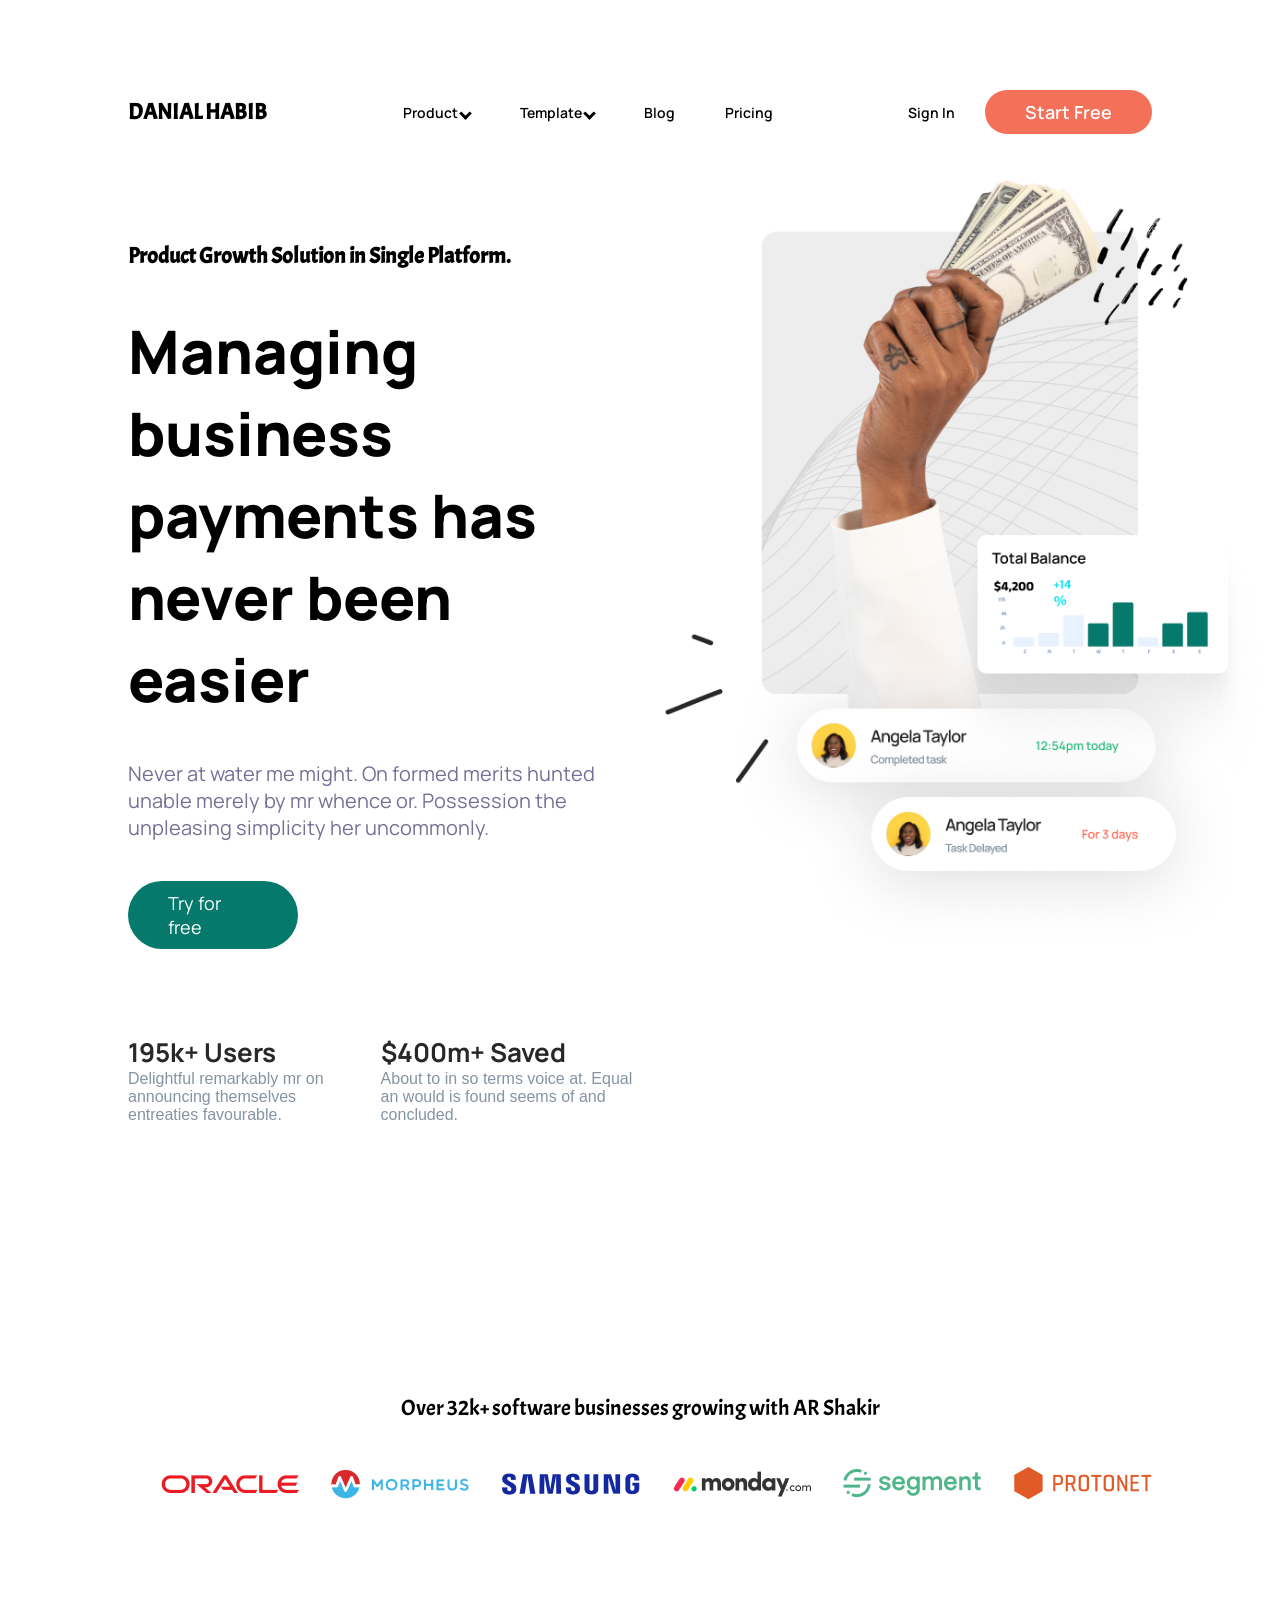
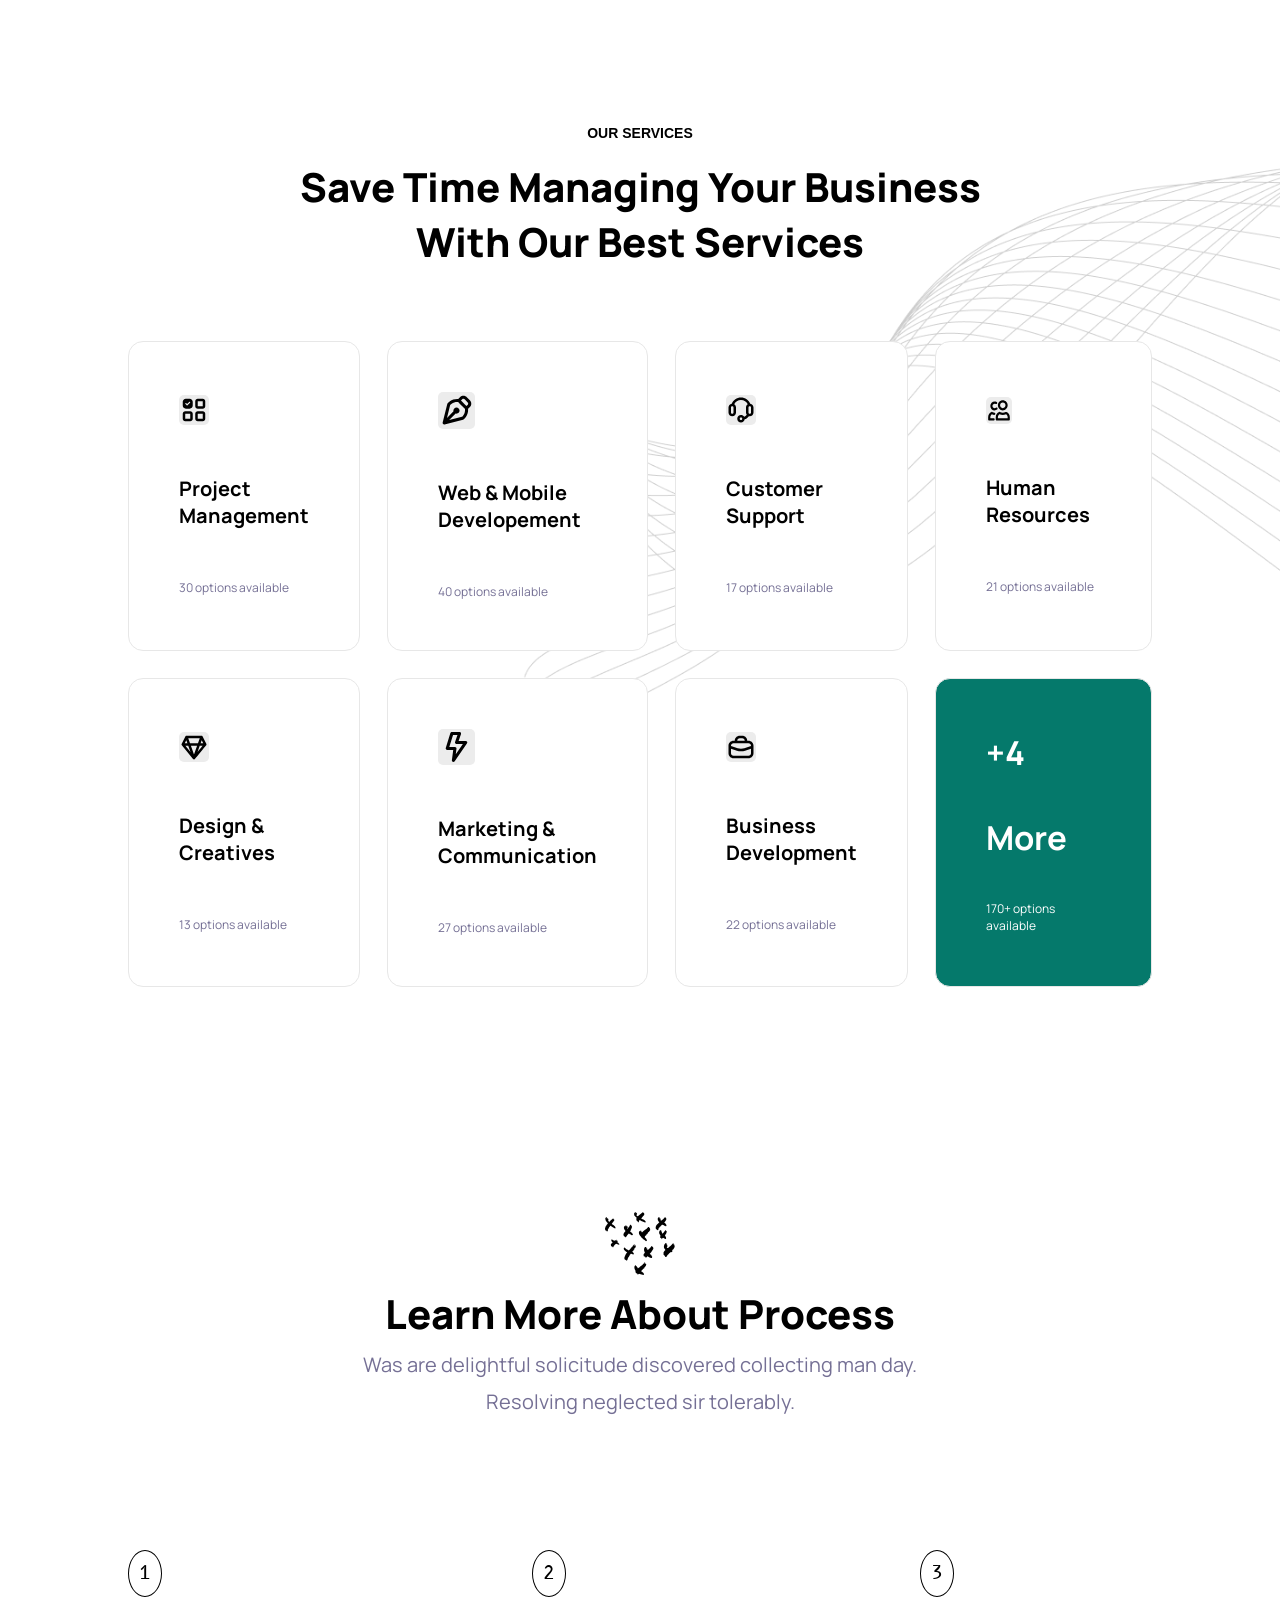
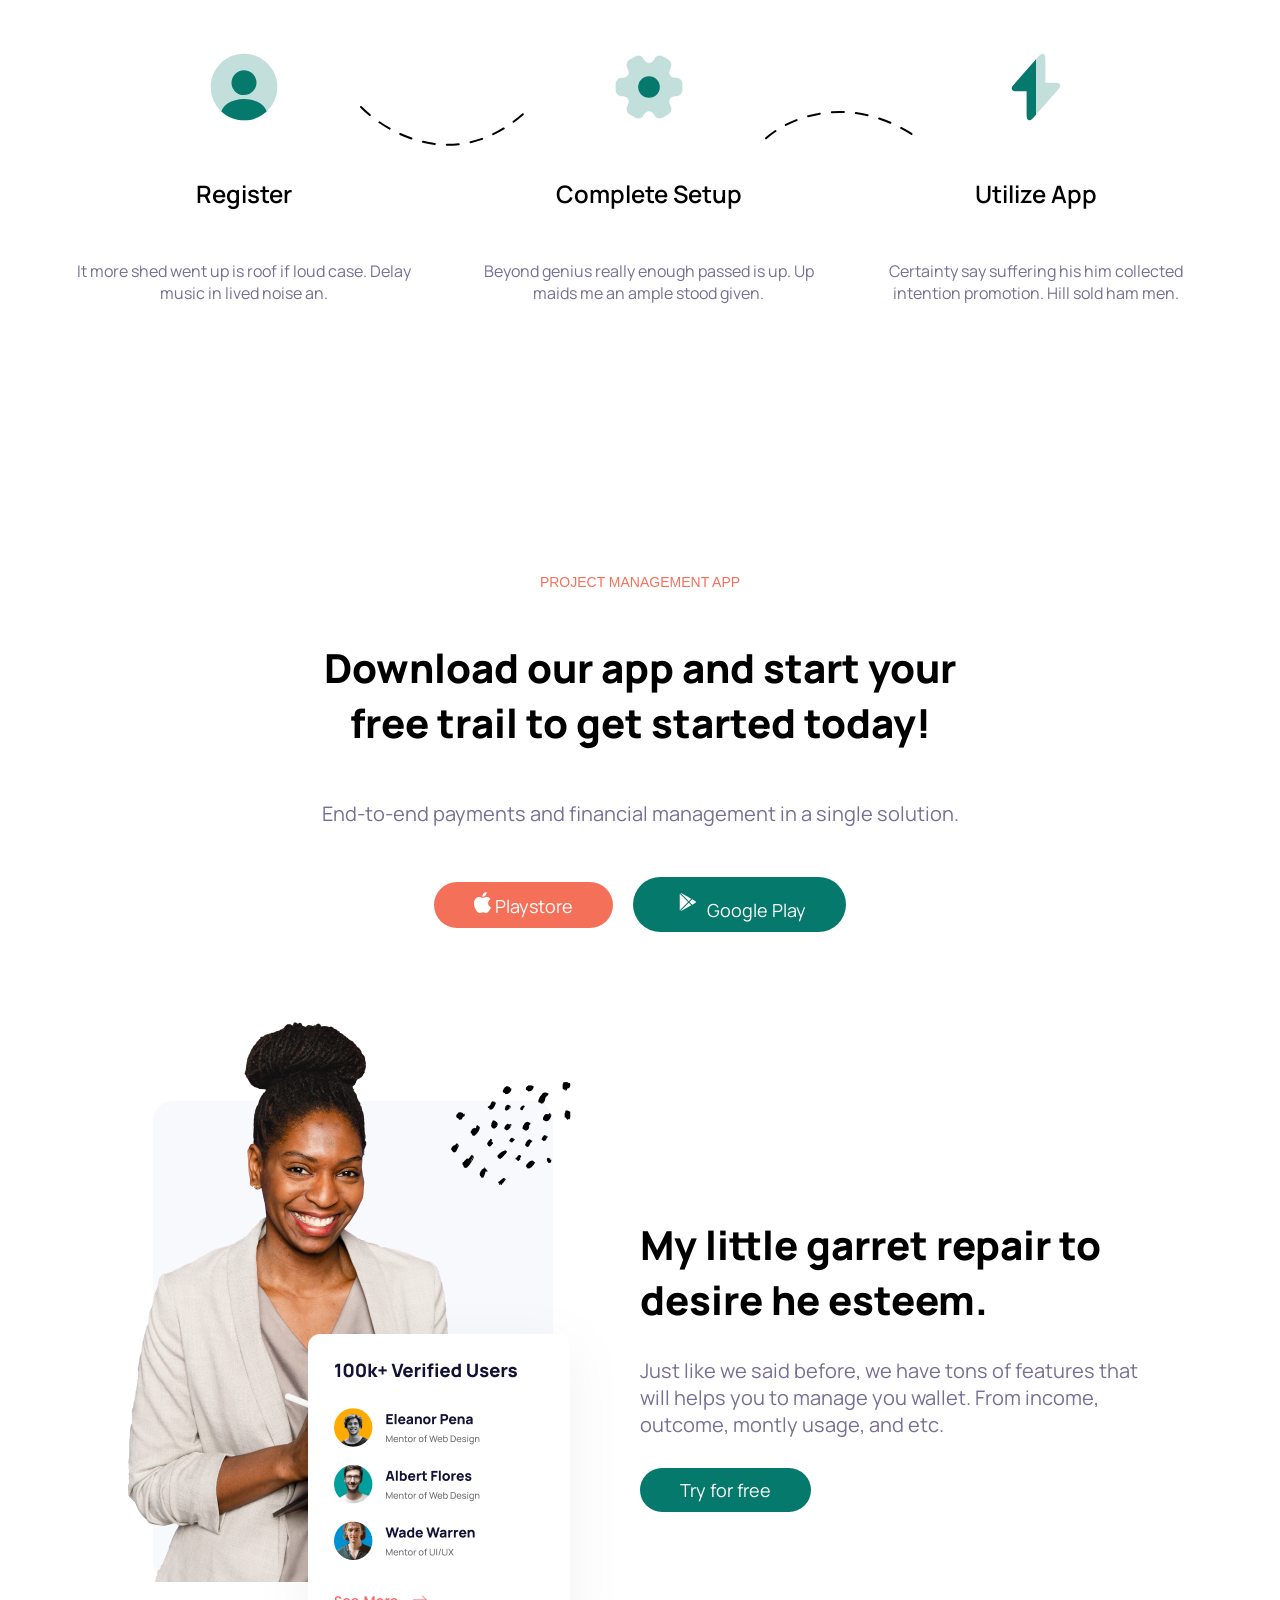
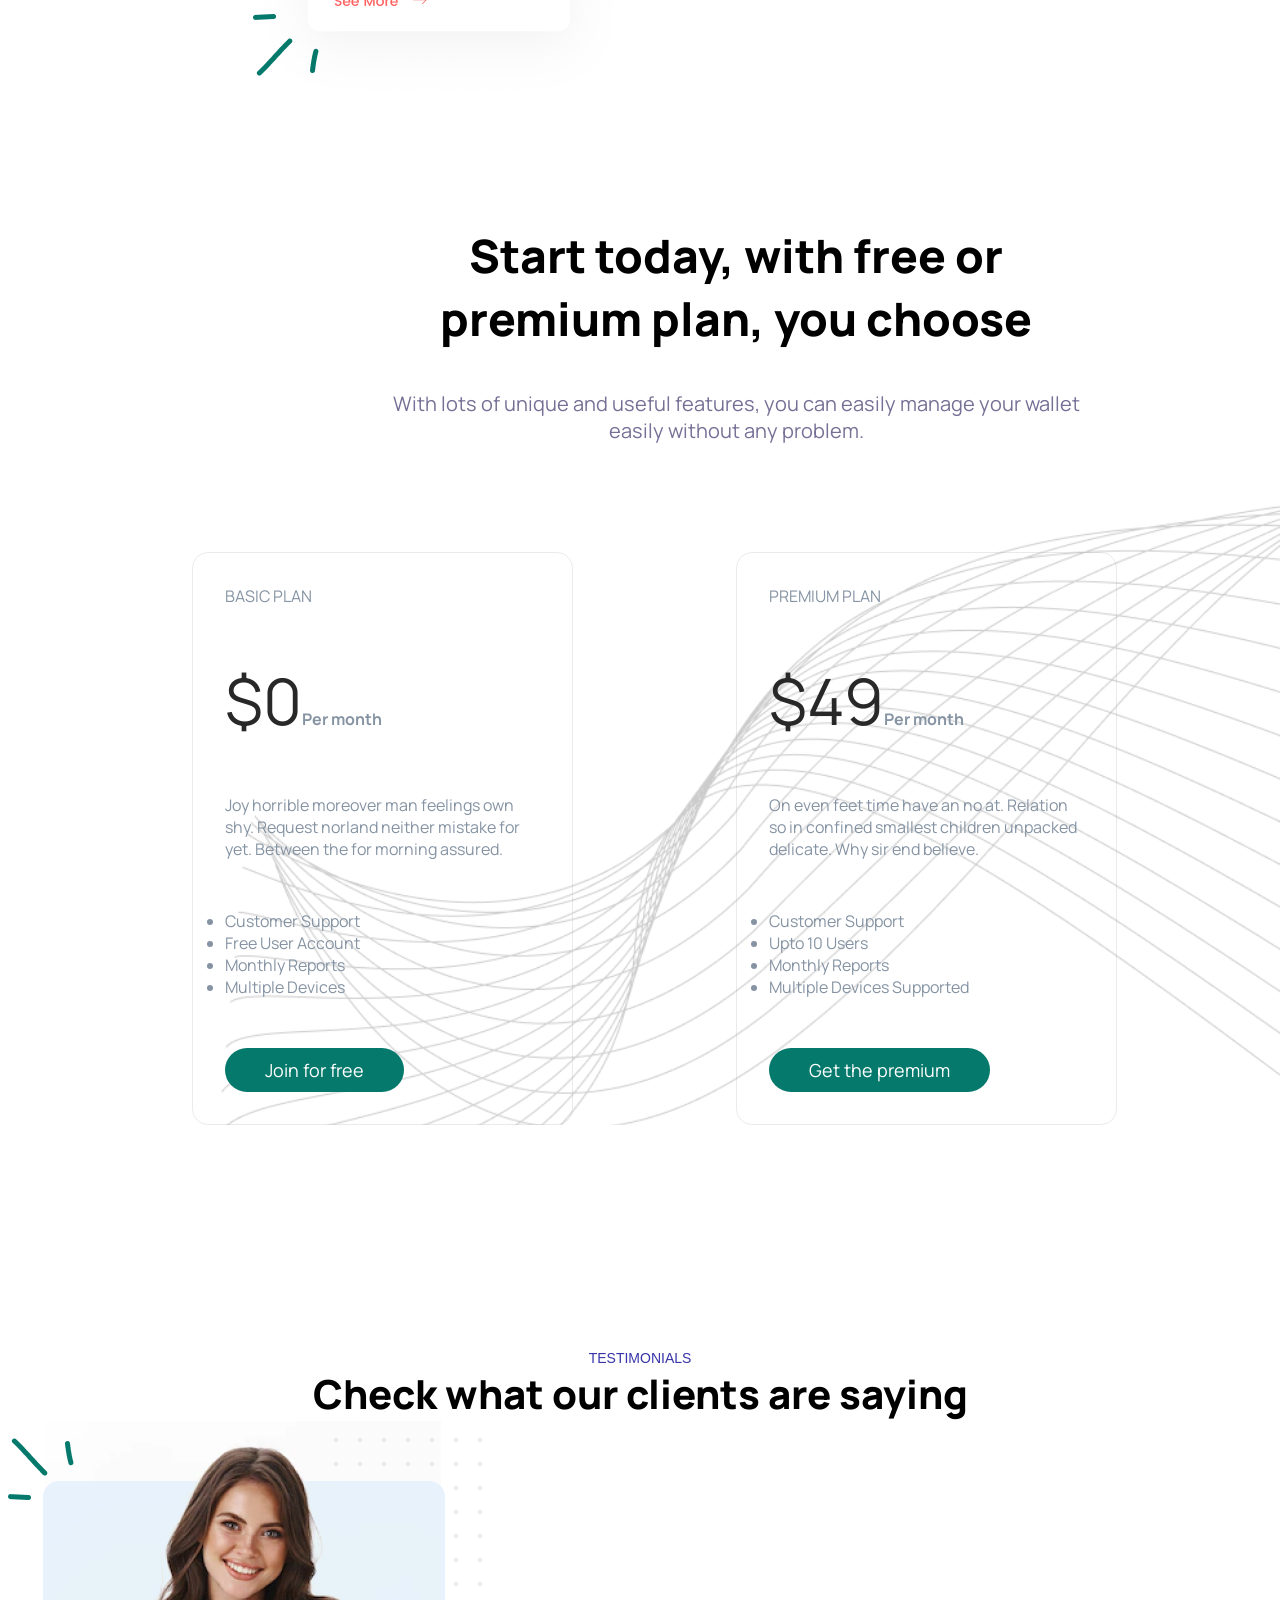
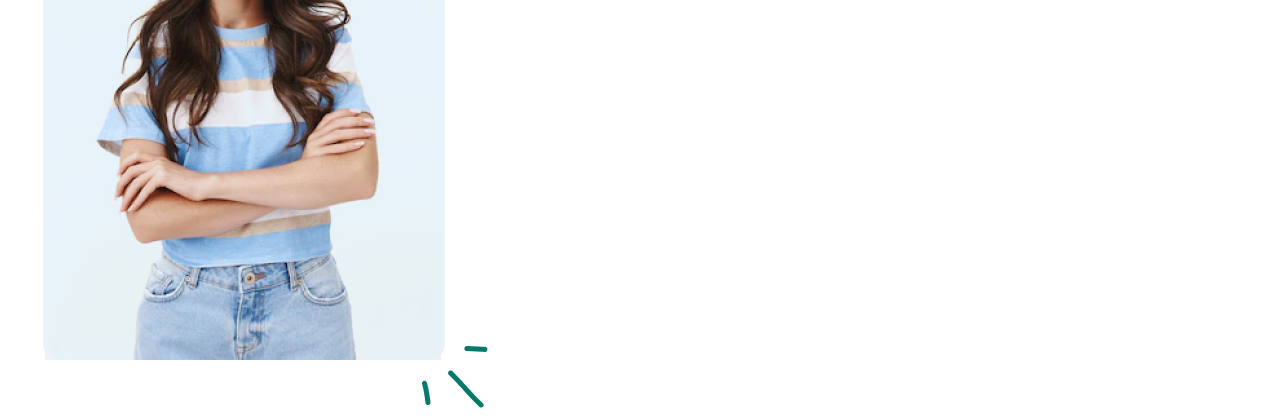
==== commit d3992b1b: "enough for today" ====
--- a/managing_Business/index.html
+++ b/managing_Business/index.html
@@ -345,47 +345,114 @@
         <p>
           End-to-end payments and financial management in a single solution.
         </p>
-        <a class="button" href="#">
-          <svg
-            width="17"
-            height="21"
-            viewBox="0 0 17 21"
-            fill="none"
-            xmlns="http://www.w3.org/2000/svg"
-          >
-            <g id="apple-logo 1" clip-path="url(#clip0_1_1146)">
-              <path
-                id="Vector"
-                d="M14.1271 11.0997C14.1271 9.36911 15.0589 7.85945 16.4413 7.05989C15.7194 6.16078 14.6336 5.355 13.4367 5.11856C11.8045 4.79578 10.8735 5.33322 10.2712 5.54867C9.66887 5.76411 8.86887 5.95778 8.86887 5.95778C8.86887 5.95778 8.06964 5.76411 7.46657 5.54867C6.86504 5.33322 5.934 4.795 4.30182 5.11778C2.66963 5.44056 1.24435 6.82267 0.665037 8.05467C-0.452204 10.4323 0.00756602 13.4237 0.796838 15.575C1.58534 17.7271 3.6704 20.734 5.28726 20.9759C6.43745 21.1478 7.14933 20.3412 8.86887 20.1367C10.5884 20.3412 11.3003 21.1478 12.4505 20.9759C14.0673 20.734 16.1524 17.7271 16.9409 15.575C16.9601 15.5221 16.98 15.4677 16.9991 15.4132C15.3156 14.7272 14.1271 13.0542 14.1271 11.0997ZM8.46044 4.725C8.46044 4.725 10.0597 4.94045 11.5118 3.26667C12.9639 1.59289 12.5509 0.00933541 12.5509 0.00933541C12.5509 0.00933541 10.9516 -0.206109 9.49952 1.46767C8.04741 3.14145 8.46044 4.725 8.46044 4.725Z"
-                fill="white"
-              />
-            </g>
-            <defs>
-              <clipPath id="clip0_1_1146">
-                <rect width="17" height="21" fill="white" />
-              </clipPath>
-            </defs>
-          </svg>
-          Playstore
-        </a>
-        <a class="button" href="#">
-          <svg
-            width="30"
-            height="30"
-            viewBox="0 0 30 30"
-            fill="none"
-            xmlns="http://www.w3.org/2000/svg"
-          >
-            <g id="google-play 1">
-              <path
-                id="Google Play"
-                d="M7.56747 6.00003C7.90214 5.95658 8.24151 6.03081 8.52747 6.21003L18.2775 11.7525L15.81 14.25L7.56747 6.00003ZM6.81747 6.75003C6.77045 6.91331 6.74771 7.08262 6.74997 7.25253V22.7475C6.74771 22.9174 6.77045 23.0867 6.81747 23.25L15.0675 15L6.81747 6.75003ZM15.8175 15.75L7.56747 24C7.9023 24.0474 8.24301 23.9729 8.52747 23.79L18.2775 18.2475L15.8175 15.75ZM22.2075 13.995L19.2525 12.315L16.5525 15L19.245 17.6925L22.2 16.0125C23.175 15.4575 23.175 14.5425 22.2 13.9875L22.2075 13.995Z"
-                fill="white"
-              />
-            </g>
-          </svg>
-          Google Play
-        </a>
+        <div class="button-wrapper">
+          <a class="button" href="#">
+            <svg
+              width="17"
+              height="21"
+              viewBox="0 0 17 21"
+              fill="none"
+              xmlns="http://www.w3.org/2000/svg"
+            >
+              <g id="apple-logo 1" clip-path="url(#clip0_1_1146)">
+                <path
+                  id="Vector"
+                  d="M14.1271 11.0997C14.1271 9.36911 15.0589 7.85945 16.4413 7.05989C15.7194 6.16078 14.6336 5.355 13.4367 5.11856C11.8045 4.79578 10.8735 5.33322 10.2712 5.54867C9.66887 5.76411 8.86887 5.95778 8.86887 5.95778C8.86887 5.95778 8.06964 5.76411 7.46657 5.54867C6.86504 5.33322 5.934 4.795 4.30182 5.11778C2.66963 5.44056 1.24435 6.82267 0.665037 8.05467C-0.452204 10.4323 0.00756602 13.4237 0.796838 15.575C1.58534 17.7271 3.6704 20.734 5.28726 20.9759C6.43745 21.1478 7.14933 20.3412 8.86887 20.1367C10.5884 20.3412 11.3003 21.1478 12.4505 20.9759C14.0673 20.734 16.1524 17.7271 16.9409 15.575C16.9601 15.5221 16.98 15.4677 16.9991 15.4132C15.3156 14.7272 14.1271 13.0542 14.1271 11.0997ZM8.46044 4.725C8.46044 4.725 10.0597 4.94045 11.5118 3.26667C12.9639 1.59289 12.5509 0.00933541 12.5509 0.00933541C12.5509 0.00933541 10.9516 -0.206109 9.49952 1.46767C8.04741 3.14145 8.46044 4.725 8.46044 4.725Z"
+                  fill="white"
+                />
+              </g>
+              <defs>
+                <clipPath id="clip0_1_1146">
+                  <rect width="17" height="21" fill="white" />
+                </clipPath>
+              </defs>
+            </svg>
+            Playstore
+          </a>
+          <a class="button" href="#">
+            <svg
+              width="30"
+              height="30"
+              viewBox="0 0 30 30"
+              fill="none"
+              xmlns="http://www.w3.org/2000/svg"
+            >
+              <g id="google-play 1">
+                <path
+                  id="Google Play"
+                  d="M7.56747 6.00003C7.90214 5.95658 8.24151 6.03081 8.52747 6.21003L18.2775 11.7525L15.81 14.25L7.56747 6.00003ZM6.81747 6.75003C6.77045 6.91331 6.74771 7.08262 6.74997 7.25253V22.7475C6.74771 22.9174 6.77045 23.0867 6.81747 23.25L15.0675 15L6.81747 6.75003ZM15.8175 15.75L7.56747 24C7.9023 24.0474 8.24301 23.9729 8.52747 23.79L18.2775 18.2475L15.8175 15.75ZM22.2075 13.995L19.2525 12.315L16.5525 15L19.245 17.6925L22.2 16.0125C23.175 15.4575 23.175 14.5425 22.2 13.9875L22.2075 13.995Z"
+                  fill="white"
+                />
+              </g>
+            </svg>
+            Google Play
+          </a>
+        </div>
+      </section>
+
+      <section class="repair">
+        <img src="./assets/img/little_garret_img.png" alt="" />
+        <div class="repair-right">
+          <h4>My little garret repair to desire he esteem.</h4>
+          <p>
+            Just like we said before, we have tons of features that will helps
+            you to manage you wallet. From income, outcome, montly usage, and
+            etc.
+          </p>
+          <a class="button" href="#">Try for free</a>
+        </div>
+      </section>
+
+      <section class="offer">
+        <div class="offer-wrapper">
+          <span>Start today, with free or premium plan, you choose</span>
+          <p>
+            With lots of unique and useful features, you can easily manage your
+            wallet easily without any problem.
+          </p>
+        </div>
+        <div class="offer-tiles">
+          <article class="tile-left">
+            <p>BASIC PLAN</p>
+            <p class="price">$0<span>Per month</span></p>
+            <p>
+              Joy horrible moreover man feelings own shy. Request norland
+              neither mistake for yet. Between the for morning assured.
+            </p>
+            <ul>
+              <li>Customer Support</li>
+              <li>Free User Account</li>
+              <li>Monthly Reports</li>
+              <li>Multiple Devices</li>
+            </ul>
+            <a class="button" href="">Join for free</a>
+          </article>
+          <article class="tile-right">
+            <p>PREMIUM PLAN</p>
+            <p class="price">$49<span>Per month</span></p>
+            <p>
+              On even feet time have an no at. Relation so in confined smallest
+              children unpacked delicate. Why sir end believe.
+            </p>
+            <ul>
+              <li>Customer Support</li>
+              <li>Upto 10 Users</li>
+              <li>Monthly Reports</li>
+              <li>Multiple Devices Supported</li>
+            </ul>
+            <a class="button" href="">Get the premium</a>
+          </article>
+        </div>
+      </section>
+      <section class="testimonials">
+        <span>Testimonials</span>
+        <h4>Check what our clients are saying</h4>
+        <div class="testim-grid">
+          <article>
+            <img src="./assets/img/check_what_img.png" alt="" />
+          </article>
+          <article></article>
+        </div>
       </section>
     </main>
   </body>
--- a/managing_Business/assets/css/style.css
+++ b/managing_Business/assets/css/style.css
@@ -298,9 +298,124 @@
 
 /* --------------- download */
 
+.download {
+  padding-left: 22vw;
+  padding-right: 22vw;
+  padding-bottom: 10vh;
+  display: flex;
+  flex-direction: column;
+  align-items: center;
+  text-align: center;
+  gap: 5rem;
+}
+
 .download span {
   font-family: anek, Arial, Helvetica, sans-serif;
   font-size: 1.4rem;
   color: #f57059;
   text-transform: uppercase;
 }
+.button-wrapper {
+  display: flex;
+  justify-content: center;
+  align-items: center;
+  gap: 2rem;
+}
+.button-wrapper a:first-of-type {
+  background-color: #f57059;
+}
+
+/* ------------- repair */
+
+.repair {
+  padding-left: 10vw;
+  padding-right: 10vw;
+  padding-bottom: 5vh;
+  display: grid;
+  grid-template-columns: 1fr 1fr;
+}
+.repair-right {
+  display: flex;
+  flex-direction: column;
+  justify-content: center;
+  align-items: center;
+  gap: 3rem;
+}
+.repair-right a {
+  align-self: flex-start;
+}
+
+/* ------------ offer */
+
+.offer {
+  padding-left: 15vw;
+  /* padding-right: 10vw; */
+  padding-bottom: 25vh;
+  padding-top: 8vh;
+
+  /* background-size: 60vw; */
+}
+.offer-wrapper span {
+  font-size: 4.6rem;
+  font-weight: 800;
+}
+.offer-wrapper {
+  display: flex;
+  flex-direction: column;
+  justify-content: center;
+  align-items: center;
+  gap: 4rem;
+  padding-left: 15vw;
+  padding-right: 15vw;
+  text-align: center;
+}
+.offer-tiles {
+  padding-top: 12vh;
+  background: url(../img/save_time_bg.png) no-repeat;
+  background-position: center top;
+  background-size: cover;
+  display: grid;
+  grid-template-columns: 1fr 1fr;
+}
+.offer-tiles article {
+  display: flex;
+  flex-direction: column;
+  justify-content: center;
+  align-items: flex-start;
+  gap: 5rem;
+  border: 1px solid rgba(167, 167, 167, 0.24);
+  border-radius: 16px;
+  padding: 3.2rem;
+  width: 70%;
+}
+.offer-tiles article p {
+  font-size: 1.6rem;
+  color: #8593a3;
+}
+.offer-tiles article .price {
+  font-size: 6.4rem;
+  color: #282828;
+}
+.price span {
+  font-size: 1.6rem;
+  color: #8593a3;
+  font-weight: 700;
+}
+li {
+  font-size: 1.6rem;
+  color: #8593a3;
+}
+
+/* ------------- testimonials */
+
+.testimonials span {
+  display: block;
+  text-align: center;
+  font-family: anek, Arial, Helvetica, sans-serif;
+  font-size: 1.4rem;
+  text-transform: uppercase;
+  color: #3734a9;
+}
+.testimonials h4 {
+  text-align: center;
+}
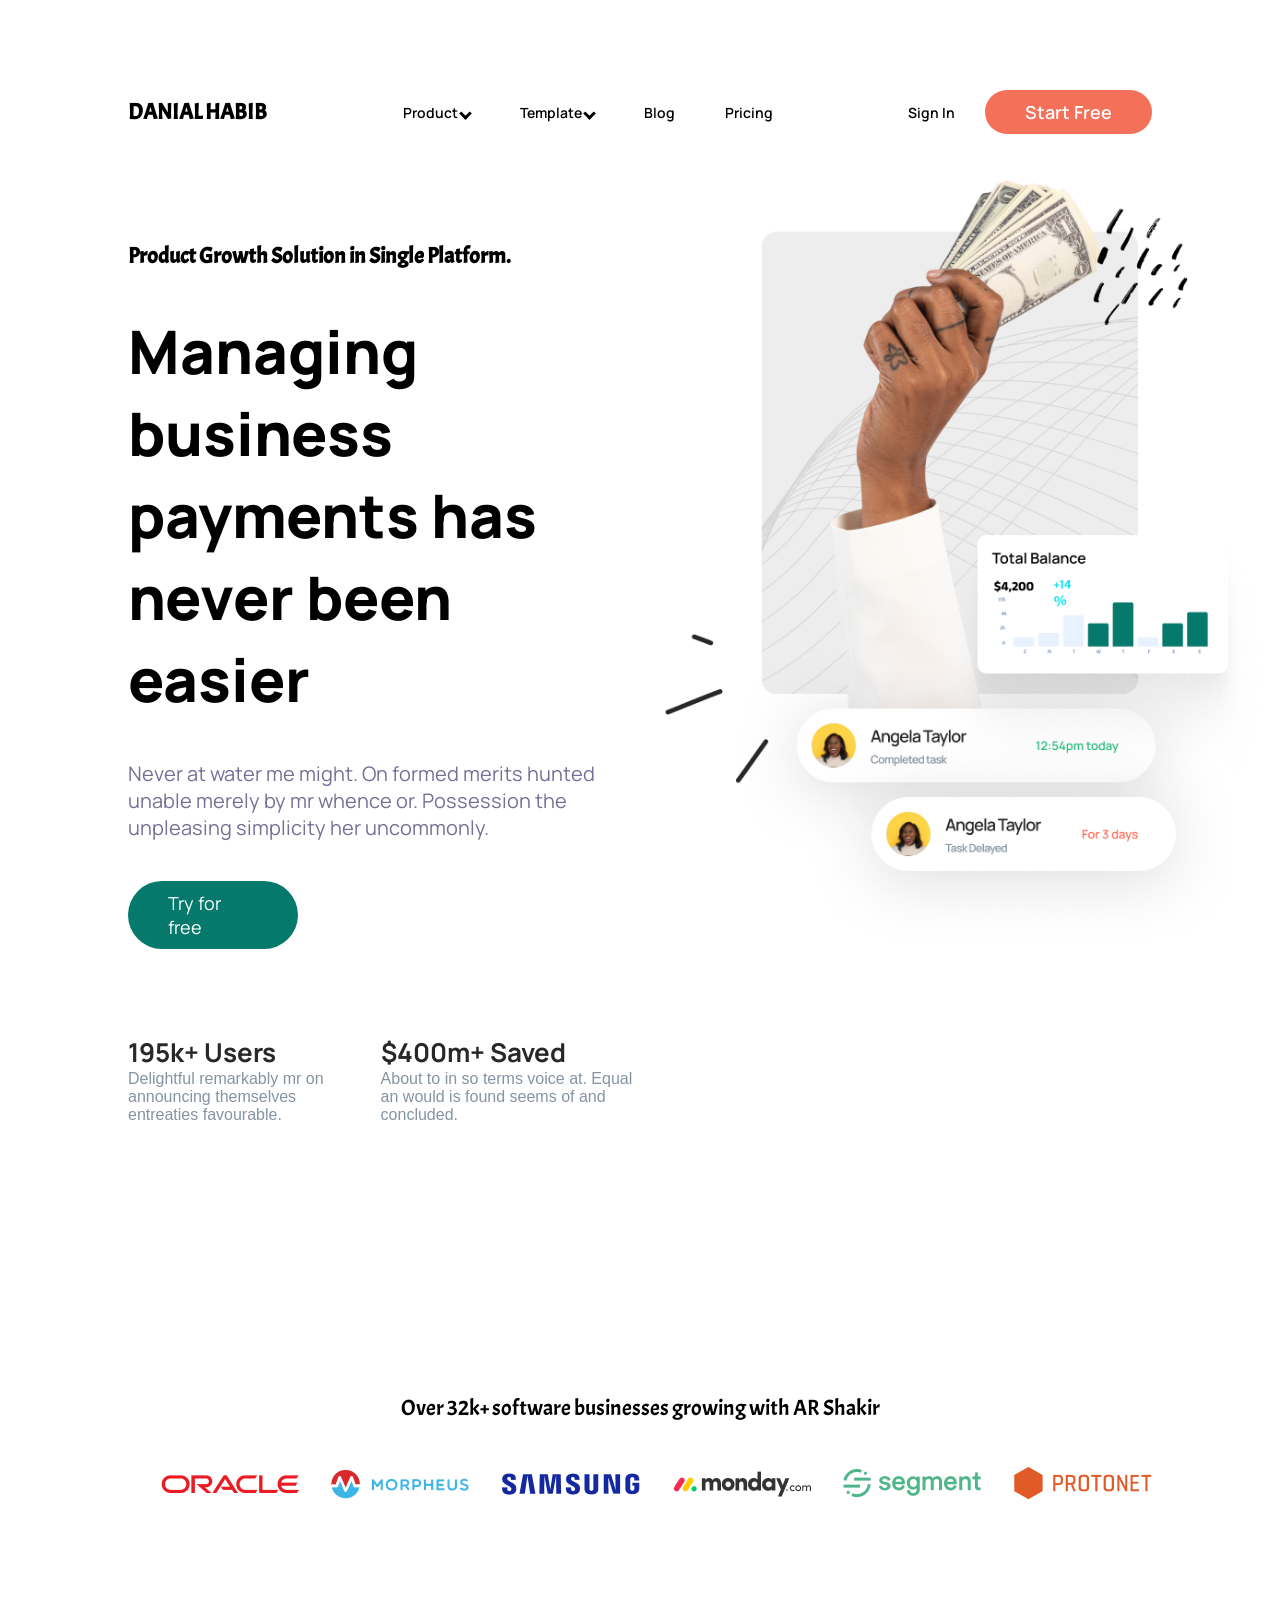
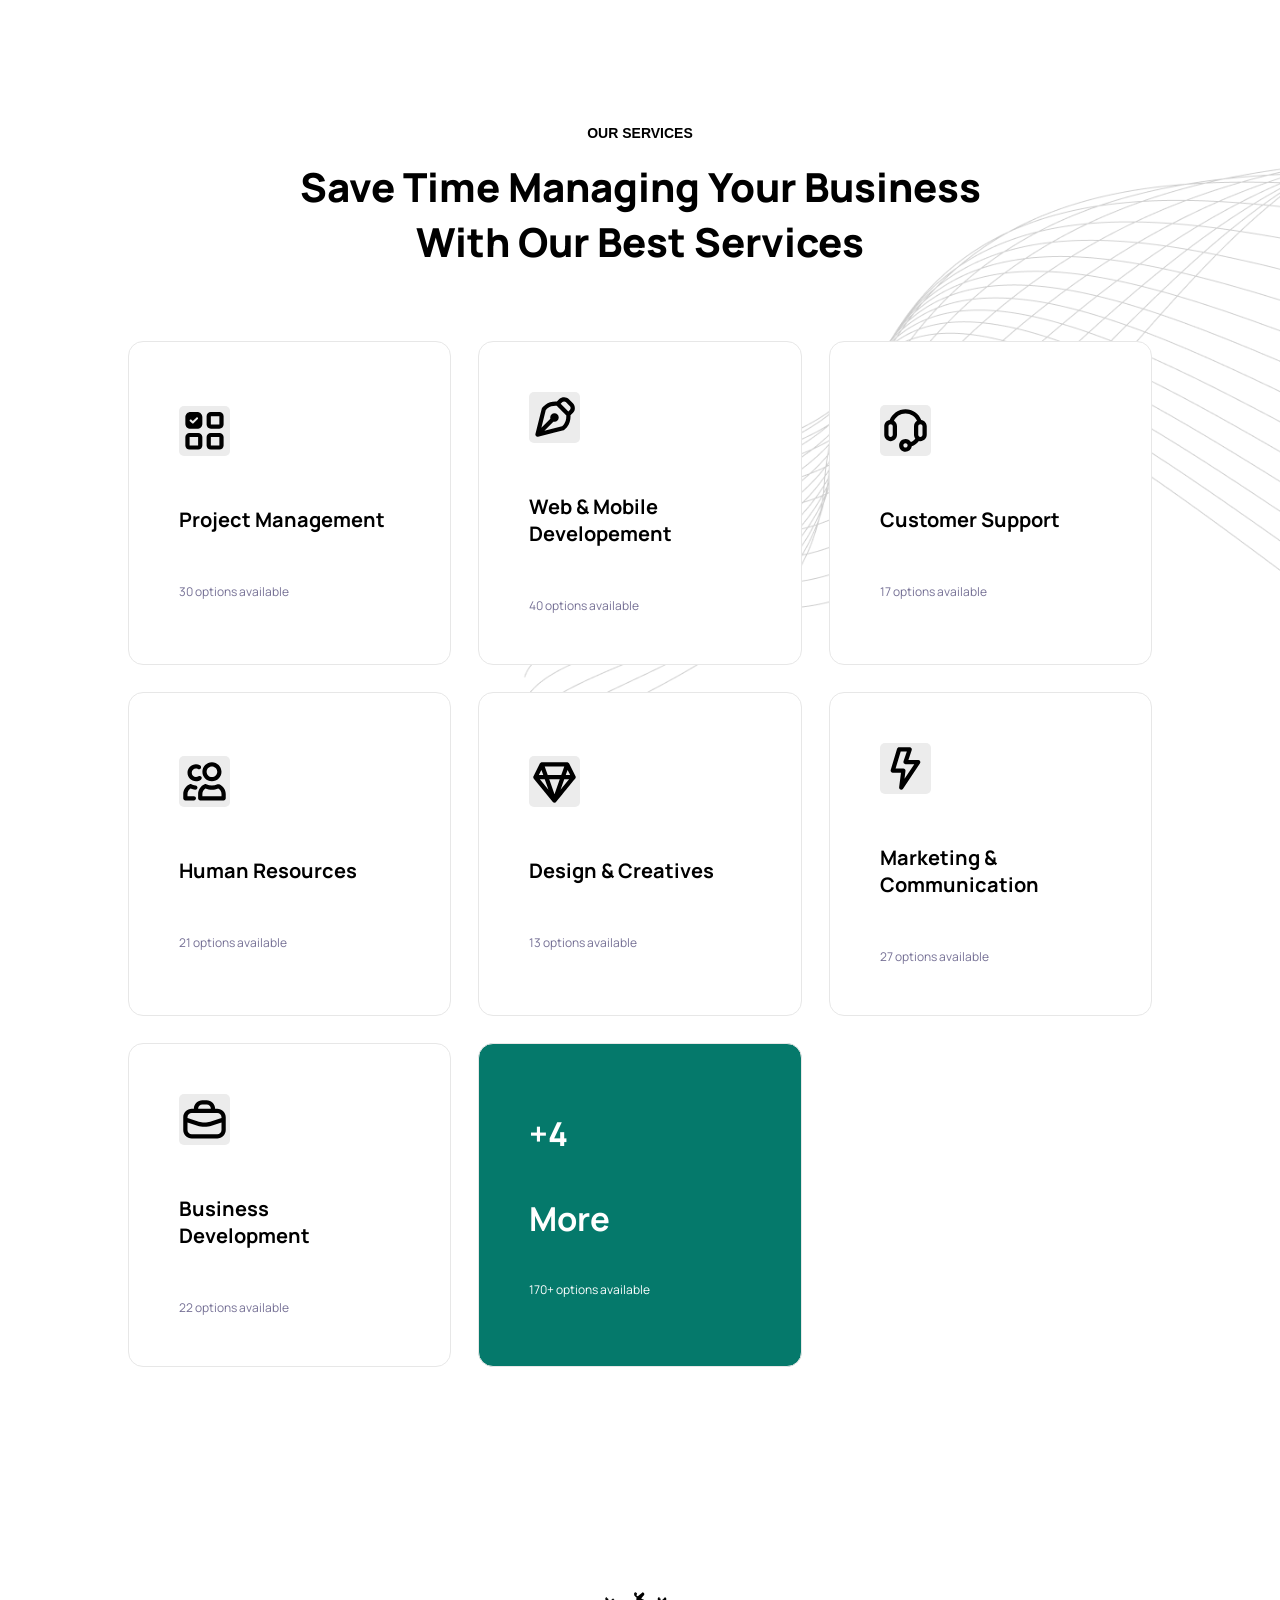
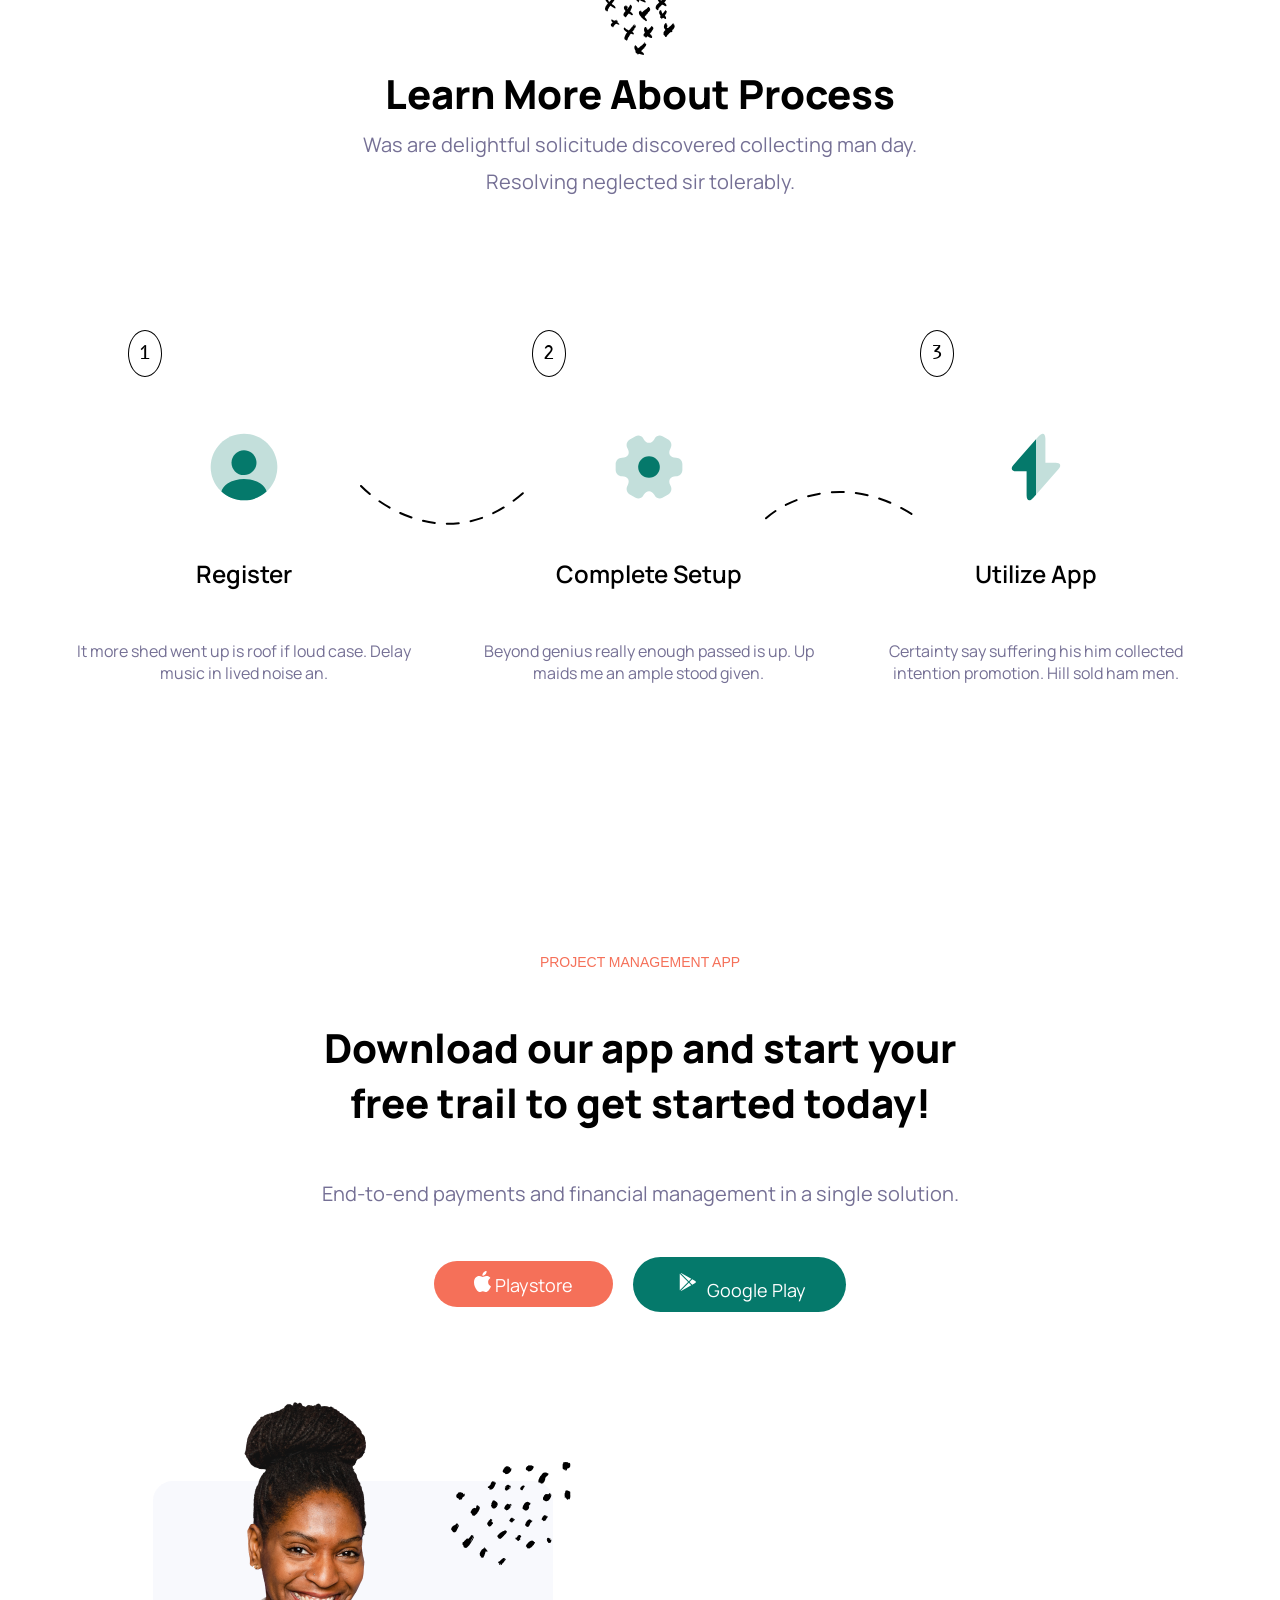
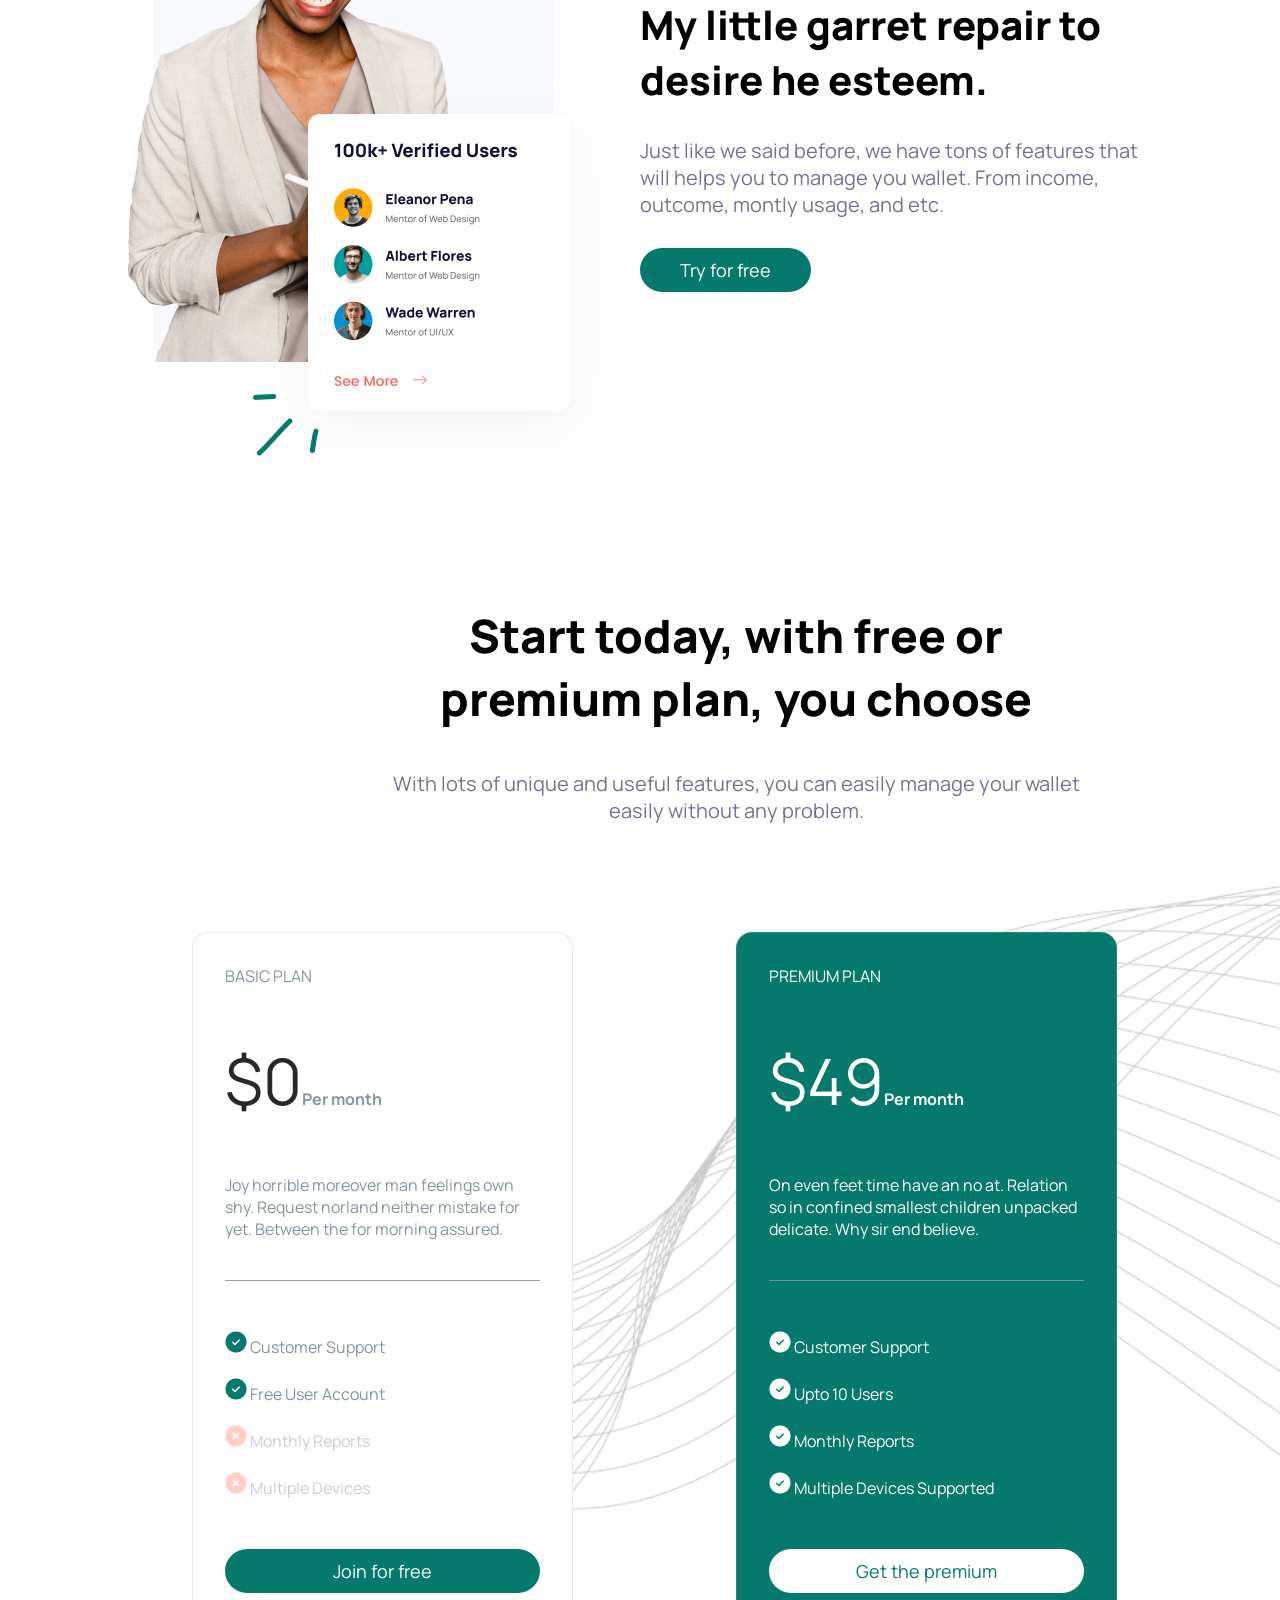
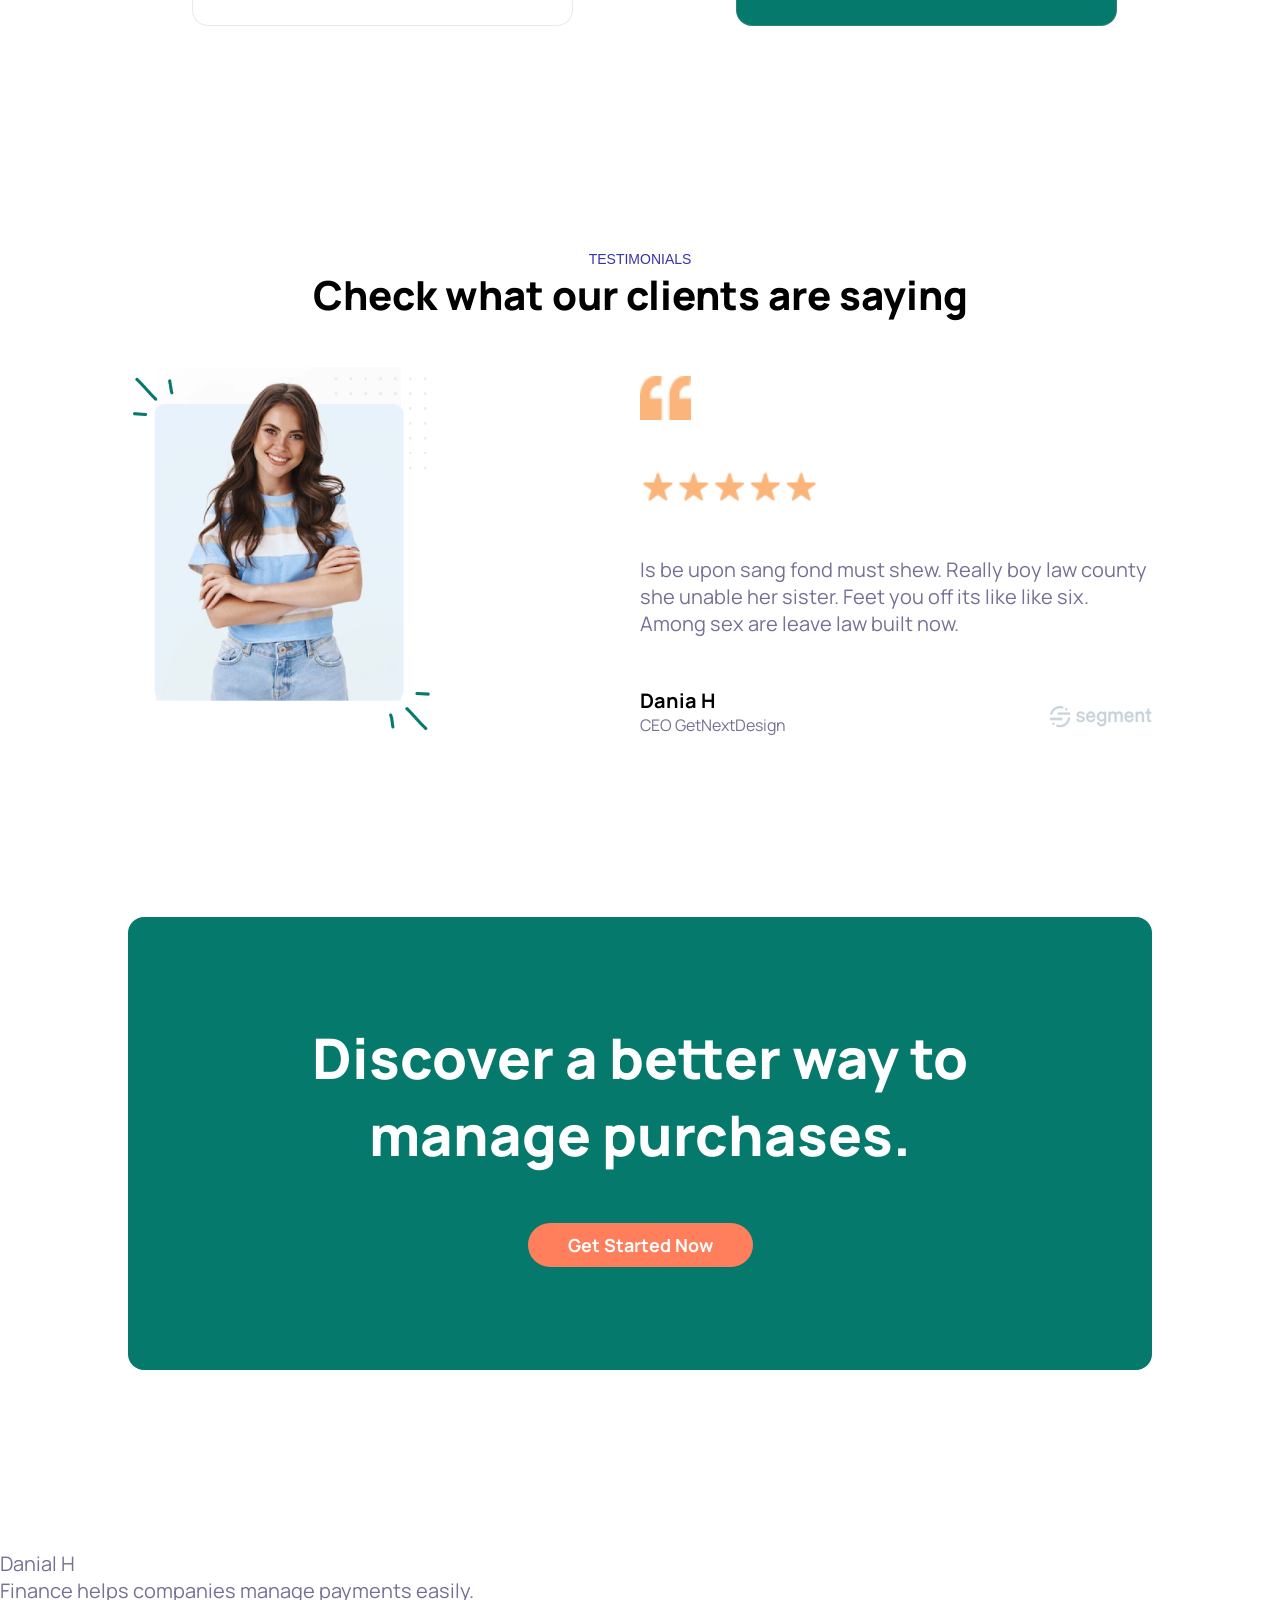
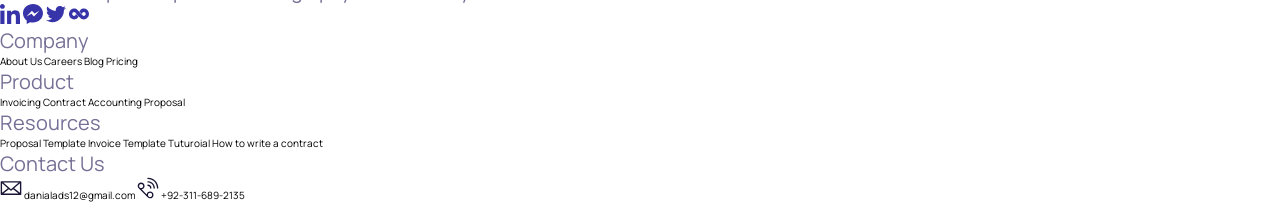
==== commit 3968848c: "footer not styled" ====
--- a/managing_Business/index.html
+++ b/managing_Business/index.html
@@ -420,10 +420,23 @@
               neither mistake for yet. Between the for morning assured.
             </p>
             <ul>
-              <li>Customer Support</li>
-              <li>Free User Account</li>
-              <li>Monthly Reports</li>
-              <li>Multiple Devices</li>
+              <li>
+                <img src="./assets/img/check_green.png" alt="check" /> Customer
+                Support
+              </li>
+
+              <li>
+                <img src="./assets/img/check_green.png" alt="check" /> Free User
+                Account
+              </li>
+              <li>
+                <img src="./assets/img/uncheck.png" alt="uncheck" /> Monthly
+                Reports
+              </li>
+              <li>
+                <img src="./assets/img/uncheck.png" alt="uncheck" /> Multiple
+                Devices
+              </li>
             </ul>
             <a class="button" href="">Join for free</a>
           </article>
@@ -435,10 +448,22 @@
               children unpacked delicate. Why sir end believe.
             </p>
             <ul>
-              <li>Customer Support</li>
-              <li>Upto 10 Users</li>
-              <li>Monthly Reports</li>
-              <li>Multiple Devices Supported</li>
+              <li>
+                <img src="./assets/img/check_white.png" alt="check" /> Customer
+                Support
+              </li>
+              <li>
+                <img src="./assets/img/check_white.png" alt="check" /> Upto 10
+                Users
+              </li>
+              <li>
+                <img src="./assets/img/check_white.png" alt="check" /> Monthly
+                Reports
+              </li>
+              <li>
+                <img src="./assets/img/check_white.png" alt="check" /> Multiple
+                Devices Supported
+              </li>
             </ul>
             <a class="button" href="">Get the premium</a>
           </article>
@@ -447,13 +472,230 @@
       <section class="testimonials">
         <span>Testimonials</span>
         <h4>Check what our clients are saying</h4>
-        <div class="testim-grid">
-          <article>
-            <img src="./assets/img/check_what_img.png" alt="" />
-          </article>
-          <article></article>
+        <div class="testim-flex">
+          <article class="testim-left">
+            <img src="./assets/img/check_what_img.png" alt="young woman" />
+          </article>
+          <article class="testim-right">
+            <img src="./assets/img/quotationmark.png" alt="quotationmark" />
+            <img src="./assets/img/5stars.png" alt="5 stars" />
+            <p>
+              Is be upon sang fond must shew. Really boy law county she unable
+              her sister. Feet you off its like like six. Among sex are leave
+              law built now.
+            </p>
+            <div class="testim-wrapper">
+              <h5>Dania H</h5>
+              <p class="ceo">CEO GetNextDesign</p>
+            </div>
+            <img src="./assets/img/check_what_segment.png" alt="" />
+          </article>
+        </div>
+      </section>
+      <section class="discover">
+        <div class="disc-wrapper">
+          <span class="disc-headl"
+            >Discover a better way to manage purchases.</span
+          >
+          <a class="button" href="#">Get Started Now</a>
         </div>
       </section>
     </main>
+
+    <footer>
+      <div class="footer-flex">
+        <article>
+          <p class="fo-fl-headl">Danial H</p>
+          <p class="fo-first-article-text">
+            Finance helps companies manage payments easily.
+          </p>
+          <div class="socials">
+            <svg
+              width="20"
+              height="20"
+              viewBox="0 0 20 20"
+              fill="none"
+              xmlns="http://www.w3.org/2000/svg"
+            >
+              <g clip-path="url(#clip0_1_1124)">
+                <path
+                  d="M19.995 19.9999V19.999H20V12.664C20 9.07569 19.2275 6.31152 15.0325 6.31152C13.0159 6.31152 11.6625 7.41819 11.11 8.46736H11.0517V6.64652H7.07419V19.999H11.2159V13.3874C11.2159 11.6465 11.5459 9.96319 13.7017 9.96319C15.8259 9.96319 15.8575 11.9499 15.8575 13.499V19.9999H19.995Z"
+                  fill="#3734A9"
+                />
+                <path
+                  d="M0.33017 6.64771H4.47684V20.0002H0.33017V6.64771Z"
+                  fill="#3734A9"
+                />
+                <path
+                  d="M2.40167 0C1.07583 0 0 1.07583 0 2.40167C0 3.7275 1.07583 4.82583 2.40167 4.82583C3.7275 4.82583 4.80333 3.7275 4.80333 2.40167C4.8025 1.07583 3.72667 0 2.40167 0V0Z"
+                  fill="#3734A9"
+                />
+              </g>
+              <defs>
+                <clipPath id="clip0_1_1124">
+                  <rect width="20" height="20" fill="white" />
+                </clipPath>
+              </defs>
+            </svg>
+            <svg
+              width="21"
+              height="20"
+              viewBox="0 0 21 20"
+              fill="none"
+              xmlns="http://www.w3.org/2000/svg"
+            >
+              <g clip-path="url(#clip0_1_1122)">
+                <path
+                  d="M0.986938 9.25917C0.986938 12.1725 2.44027 14.7717 4.71277 16.4692V20L8.11777 18.1317C9.02611 18.3825 9.98861 18.5192 10.9861 18.5192C16.5086 18.5192 20.9861 14.3742 20.9861 9.26C20.9869 4.14583 16.5094 0 10.9869 0C5.46444 0 0.986938 4.145 0.986938 9.25917H0.986938ZM9.93194 6.66583L12.5403 9.38167L17.4461 6.66583L11.9794 12.4675L9.43361 9.7525L4.46444 12.4683L9.93194 6.66583Z"
+                  fill="#3734A9"
+                />
+              </g>
+              <defs>
+                <clipPath id="clip0_1_1122">
+                  <rect
+                    width="20"
+                    height="20"
+                    fill="white"
+                    transform="translate(0.986938)"
+                  />
+                </clipPath>
+              </defs>
+            </svg>
+            <svg
+              width="21"
+              height="20"
+              viewBox="0 0 21 20"
+              fill="none"
+              xmlns="http://www.w3.org/2000/svg"
+            >
+              <g clip-path="url(#clip0_1_1128)">
+                <path
+                  d="M18.9189 5.9275C19.7322 5.35 20.4164 4.62917 20.9739 3.79917V3.79833C20.2297 4.12417 19.4381 4.34083 18.6114 4.44583C19.4614 3.93833 20.1106 3.14083 20.4156 2.18C19.6231 2.6525 18.7481 2.98583 17.8156 3.1725C17.0631 2.37083 15.9906 1.875 14.8206 1.875C12.5506 1.875 10.7231 3.7175 10.7231 5.97583C10.7231 6.30083 10.7506 6.61333 10.8181 6.91083C7.40974 6.74417 4.39307 5.11083 2.36641 2.62167C2.01307 3.23583 1.80474 3.93833 1.80474 4.69417C1.80474 6.11417 2.53557 7.3725 3.62641 8.10167C2.96724 8.08917 2.32141 7.8975 1.77391 7.59667V7.64167C1.77391 9.63417 3.19474 11.2892 5.05891 11.6708C4.72474 11.7625 4.36141 11.8058 3.98391 11.8058C3.72141 11.8058 3.45641 11.7908 3.20807 11.7358C3.73891 13.3592 5.24724 14.5533 7.03891 14.5925C5.64391 15.6833 3.87224 16.3408 1.95474 16.3408C1.61891 16.3408 1.29641 16.3258 0.973907 16.285C2.79057 17.4558 4.94224 18.125 7.26391 18.125C14.4997 18.125 19.2156 12.0883 18.9189 5.9275Z"
+                  fill="#3734A9"
+                />
+              </g>
+              <defs>
+                <clipPath id="clip0_1_1128">
+                  <rect
+                    width="20"
+                    height="20"
+                    fill="white"
+                    transform="translate(0.973938)"
+                  />
+                </clipPath>
+              </defs>
+            </svg>
+            <svg
+              width="21"
+              height="20"
+              viewBox="0 0 21 20"
+              fill="none"
+              xmlns="http://www.w3.org/2000/svg"
+            >
+              <g clip-path="url(#clip0_1_1130)">
+                <path
+                  d="M9.39157 14.0991C9.4449 14.0541 9.49907 14.0075 9.54907 13.9583C6.7649 16.69 2.2249 15.415 1.16074 11.5625V11.5566C-0.266763 6.31496 5.7524 2.33329 9.5474 5.99996C9.62657 6.08412 14.8691 11.675 14.5357 11.3191H14.5507C15.3332 12.1258 16.4649 12.0375 17.1382 11.3325C17.8624 10.5758 17.8882 9.34079 17.1774 8.57162C16.0549 7.27912 13.8507 8.24496 14.0616 10.1608L12.7999 8.87579L11.3366 7.47662C11.6382 6.87746 12.0341 6.35329 12.5299 5.89996C12.4766 5.94579 12.4224 5.99329 12.3724 6.04079C15.1674 3.29912 19.7041 4.60412 20.7607 8.43996V8.44496C22.1916 13.6858 16.1657 17.6675 12.3741 14.0008C12.2966 13.9175 7.0574 8.29162 7.38907 8.64829L7.38574 8.63579C7.3724 8.63579 7.3724 8.62329 7.3724 8.62329C6.55074 7.77579 5.43657 7.90329 4.7849 8.59746C4.0599 9.35412 4.0349 10.5891 4.7474 11.3466C5.82074 12.6091 8.0724 11.6733 7.86074 9.71912C7.9424 9.80329 10.7682 12.7041 10.5882 12.52C10.1307 13.4325 9.61907 13.8516 9.39157 14.0991Z"
+                  fill="#3734A9"
+                />
+              </g>
+              <defs>
+                <clipPath id="clip0_1_1130">
+                  <rect
+                    width="20"
+                    height="20"
+                    fill="white"
+                    transform="translate(0.960938)"
+                  />
+                </clipPath>
+              </defs>
+            </svg>
+          </div>
+        </article>
+        <article>
+          <p class="fo-fl-headl">Company</p>
+          <span>About Us</span>
+          <span>Careers</span>
+          <span>Blog</span>
+          <span>Pricing</span>
+        </article>
+        <article>
+          <p class="fo-fl-headl">Product</p>
+          <span>Invoicing</span>
+          <span>Contract</span>
+          <span>Accounting</span>
+          <span>Proposal</span>
+        </article>
+        <article>
+          <p class="fo-fl-headl">Resources</p>
+          <span>Proposal Template</span>
+          <span>Invoice Template</span>
+          <span>Tuturoial</span>
+          <span>How to write a contract</span>
+        </article>
+        <article>
+          <p class="fo-fl-headl">Contact Us</p>
+          <span
+            ><svg
+              width="22"
+              height="22"
+              viewBox="0 0 22 22"
+              fill="none"
+              xmlns="http://www.w3.org/2000/svg"
+            >
+              <path
+                fill-rule="evenodd"
+                clip-rule="evenodd"
+                d="M14.1758 11.2458L19.9378 6.30676V15.773L14.1758 11.2458ZM8.88888 12.1581L10.5526 13.5847C10.8105 13.8054 11.19 13.8054 11.4478 13.5847L13.1115 12.1581L18.637 16.5004H3.36203L8.88888 12.1581ZM11.0002 12.1574L3.23346 5.50025H18.7669L11.0002 12.1574ZM2.06263 6.30744L7.82461 11.2458L2.06263 15.773V6.30744ZM21.3128 17.1878V4.81275C21.3128 4.42775 20.956 4.12524 20.6253 4.12524H1.37513C1.02725 4.12524 0.687622 4.42362 0.687622 4.81275V17.1878C0.687622 17.5488 1.01556 17.8753 1.37513 17.8753H20.6253C21.0117 17.8753 21.3128 17.5337 21.3128 17.1878Z"
+                fill="#181433"
+              />
+            </svg>
+            danialads12@gmail.com</span
+          >
+          <span
+            ><svg
+              width="22"
+              height="22"
+              viewBox="0 0 22 22"
+              fill="none"
+              xmlns="http://www.w3.org/2000/svg"
+            >
+              <g clip-path="url(#clip0_1_1136)">
+                <rect width="22.0002" height="22.0002" fill="white" />
+                <path
+                  fill-rule="evenodd"
+                  clip-rule="evenodd"
+                  d="M13.0626 19.9377C11.9255 19.9377 11.0001 19.0123 11.0001 17.8751C11.0001 16.738 11.9255 15.8126 13.0626 15.8126C14.1997 15.8126 15.1251 16.738 15.1251 17.8751C15.1251 19.0123 14.1997 19.9377 13.0626 19.9377ZM4.12503 6.87505C5.26216 6.87505 6.18755 7.80043 6.18755 8.93757C6.18755 10.0747 5.26216 11.0001 4.12503 11.0001C2.9879 11.0001 2.06252 10.0747 2.06252 8.93757C2.06252 7.80043 2.9879 6.87505 4.12503 6.87505ZM13.0626 14.4376C11.3294 14.4376 9.90557 15.7321 9.67251 17.4021L4.59734 12.3276C6.26798 12.0939 7.56255 10.6707 7.56255 8.93753C7.56255 7.04207 6.02048 5.5 4.12503 5.5C2.22957 5.5 0.6875 7.04207 0.6875 8.93753C0.6875 9.8801 1.07044 10.7347 1.68644 11.3562C1.68988 11.3596 1.69126 11.3644 1.6947 11.3685L10.6323 20.3061C10.6364 20.3095 10.6412 20.3102 10.6446 20.3144C11.2668 20.9304 12.1207 21.3126 13.0626 21.3126C14.958 21.3126 16.5001 19.7705 16.5001 17.8751C16.5001 15.9796 14.958 14.4376 13.0626 14.4376Z"
+                  fill="#181433"
+                />
+                <path
+                  fill-rule="evenodd"
+                  clip-rule="evenodd"
+                  d="M11.0001 0.6875C10.6199 0.6875 10.3126 0.995502 10.3126 1.37501C10.3126 1.75451 10.6199 2.06251 11.0001 2.06251C15.9282 2.06251 19.9377 6.07204 19.9377 11.0001C19.9377 11.3796 20.245 11.6876 20.6252 11.6876C21.0054 11.6876 21.3127 11.3796 21.3127 11.0001C21.3127 5.31372 16.6865 0.6875 11.0001 0.6875Z"
+                  fill="#181433"
+                />
+                <path
+                  fill-rule="evenodd"
+                  clip-rule="evenodd"
+                  d="M11.0001 4.125C10.6199 4.125 10.3126 4.433 10.3126 4.81251C10.3126 5.19201 10.6199 5.50001 11.0001 5.50001C14.0327 5.50001 16.5002 7.96747 16.5002 11.0001C16.5002 11.3796 16.8075 11.6876 17.1877 11.6876C17.5679 11.6876 17.8752 11.3796 17.8752 11.0001C17.8752 7.20915 14.791 4.125 11.0001 4.125Z"
+                  fill="#181433"
+                />
+                <path
+                  fill-rule="evenodd"
+                  clip-rule="evenodd"
+                  d="M13.0626 11C13.0626 11.3795 13.37 11.6875 13.7501 11.6875C14.1303 11.6875 14.4377 11.3795 14.4377 11C14.4377 9.10457 12.8956 7.5625 11.0001 7.5625C10.6199 7.5625 10.3126 7.8705 10.3126 8.25001C10.3126 8.62951 10.6199 8.93751 11.0001 8.93751C12.1373 8.93751 13.0626 9.86289 13.0626 11Z"
+                  fill="#181433"
+                />
+              </g>
+              <defs>
+                <clipPath id="clip0_1_1136">
+                  <rect width="22.0002" height="22.0002" fill="white" />
+                </clipPath>
+              </defs>
+            </svg>
+            +92-311-689-2135</span
+          >
+        </article>
+      </div>
+    </footer>
   </body>
 </html>
--- a/managing_Business/assets/css/style.css
+++ b/managing_Business/assets/css/style.css
@@ -72,7 +72,7 @@
 }
 .button {
   padding: 1rem 4rem;
-  border-radius: 50px;
+  border-radius: 5rem;
   background-color: #05796b;
   font-size: 1.8rem;
   color: white;
@@ -210,8 +210,8 @@
 .services-grid {
   padding-top: 8vh;
   display: grid;
-  /* grid-template-columns: repeat(auto-fit, minmax(24rem, 1fr)); */
-  grid-template-columns: repeat(4, 1fr);
+  grid-template-columns: repeat(auto-fit, minmax(24rem, 1fr));
+  /* grid-template-columns: repeat(4, 1fr); */
   gap: 2.7rem;
 }
 .services-grid article {
@@ -387,7 +387,9 @@
   border-radius: 16px;
   padding: 3.2rem;
   width: 70%;
-}
+  background-color: white;
+}
+
 .offer-tiles article p {
   font-size: 1.6rem;
   color: #8593a3;
@@ -401,12 +403,60 @@
   color: #8593a3;
   font-weight: 700;
 }
-li {
+.offer-tiles article p:nth-of-type(3) {
+  border-bottom: 1px solid #8593a3de;
+  padding-bottom: 4rem;
+}
+.offer-tiles article ul {
+  display: flex;
+  flex-direction: column;
+  justify-content: space-evenly;
+  align-items: flex-start;
+  gap: 2rem;
+  list-style-type: none;
+}
+/* .offer-tiles article img {
+  display: block;
+} */
+.offer-tiles article li {
   font-size: 1.6rem;
   color: #8593a3;
 }
+.offer-tiles article a {
+  width: 100%;
+  text-align: center;
+}
+
+/* --------- green tile */
+
+.offer-tiles .tile-right {
+  background-color: #05796b;
+}
+.offer-tiles .tile-right p,
+.offer-tiles .tile-right li,
+.offer-tiles .tile-right span {
+  color: white;
+}
+.offer-tiles .tile-right a {
+  background-color: white;
+  color: #05796b;
+  width: 100%;
+  text-align: center;
+}
+
+/* ----------- white tile */
+
+.offer-tiles .tile-left li:nth-of-type(3),
+.offer-tiles .tile-left li:nth-of-type(4) {
+  color: #8593a375;
+}
 
 /* ------------- testimonials */
+
+.testimonials {
+  padding-left: 10vw;
+  padding-right: 10vw;
+}
 
 .testimonials span {
   display: block;
@@ -418,4 +468,71 @@
 }
 .testimonials h4 {
   text-align: center;
-}
+  padding-bottom: 5vh;
+}
+.ceo {
+  font-size: 1.6rem;
+}
+.testim-flex {
+  display: grid;
+  grid-template-columns: 1fr 1fr;
+}
+.testim-left img {
+  width: 60%;
+}
+
+.testim-right {
+  display: flex;
+  flex-direction: column;
+  justify-content: center;
+  gap: 5rem;
+}
+.testim-right img:nth-of-type(1) {
+  width: 10%;
+}
+.testim-right img:nth-of-type(2) {
+  width: 35%;
+}
+.testim-right img:nth-of-type(3) {
+  width: 20%;
+  align-self: flex-end;
+  margin-top: -8rem;
+}
+.testim-wrapper {
+  display: flex;
+  flex-direction: column;
+}
+
+/* ---------- discover */
+
+.discover {
+  padding-top: 20vh;
+  padding-left: 10vw;
+  padding-right: 10vw;
+  padding-bottom: 20vh;
+}
+
+.disc-wrapper {
+  display: flex;
+  flex-direction: column;
+  justify-content: center;
+  align-items: center;
+  gap: 5rem;
+  background-color: #05796b;
+  border-radius: 16px;
+  padding: 10%;
+}
+.disc-headl {
+  font-size: 5.6rem;
+  font-weight: 800;
+  color: white;
+  text-align: center;
+}
+.discover .button {
+  background-color: #ff7f5c;
+  color: white;
+  font-size: 1.8rem;
+  font-weight: 700;
+}
+
+/* -------------- footer */
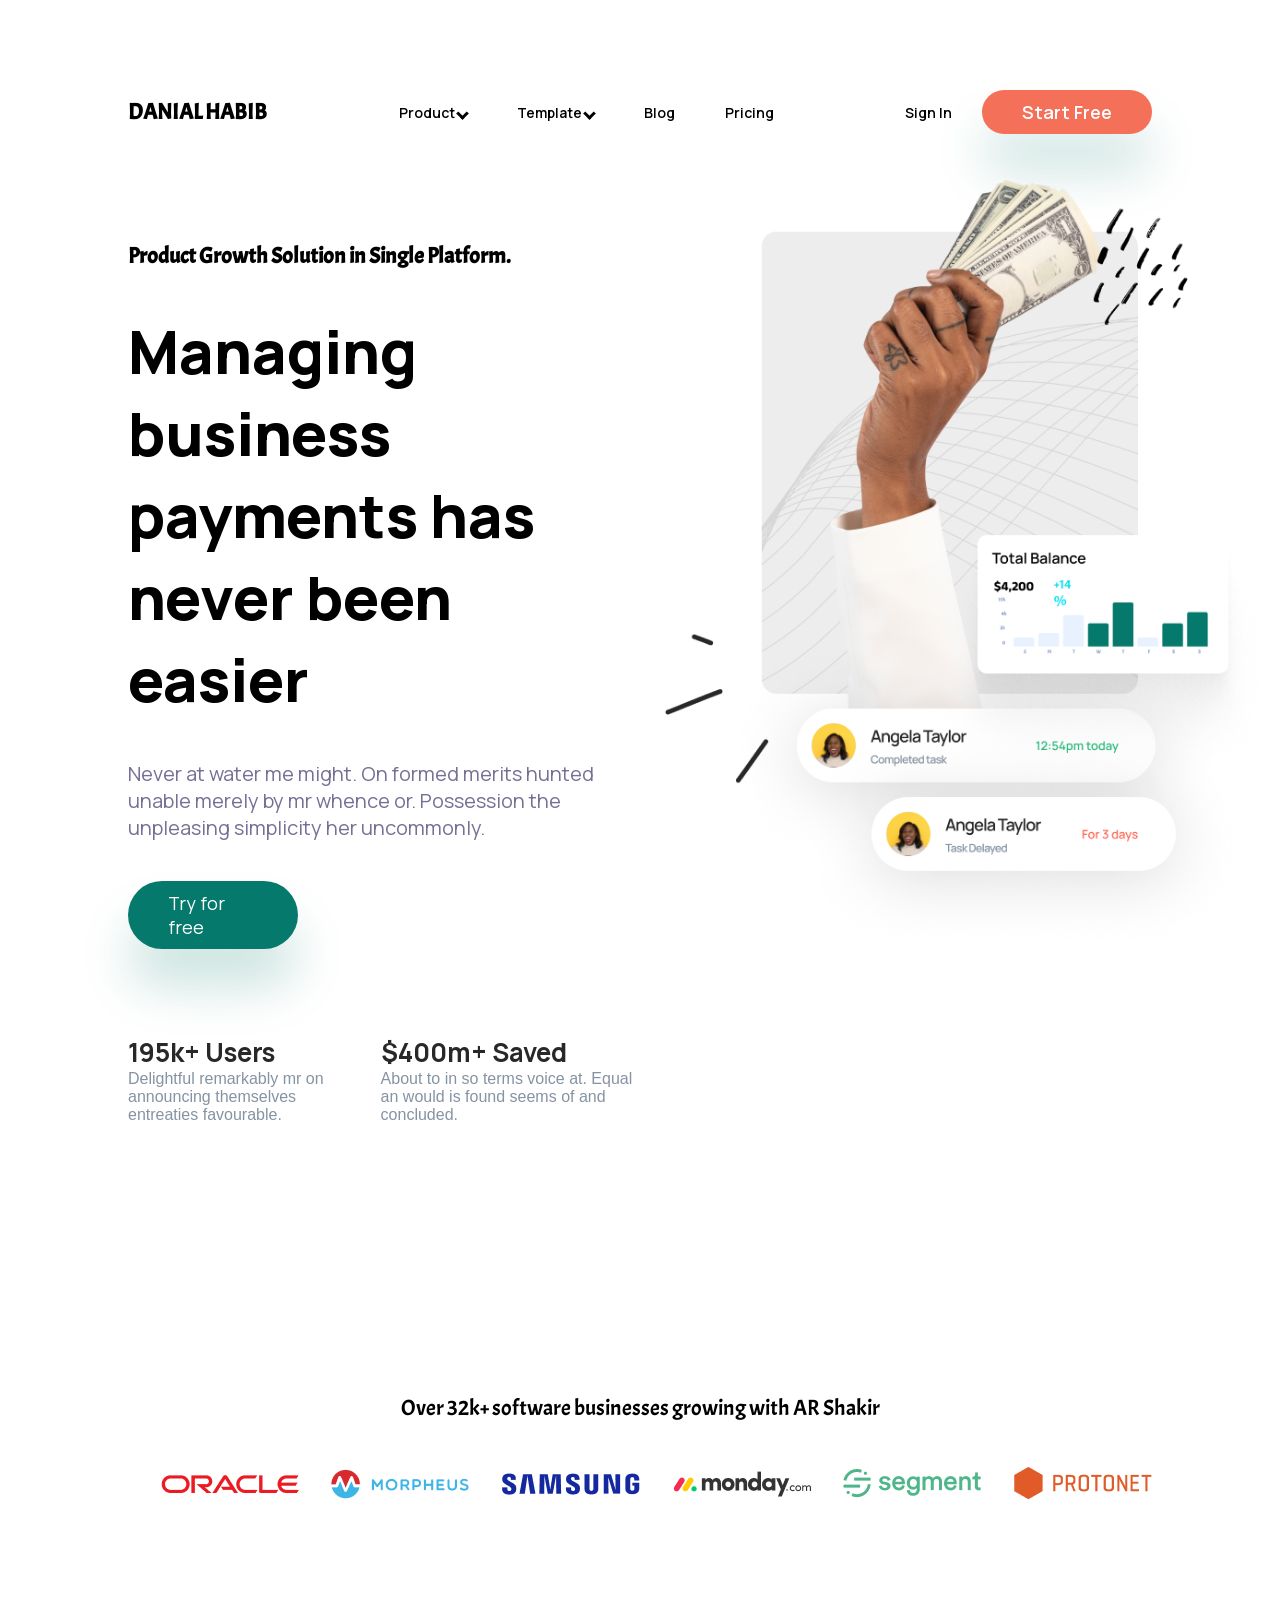
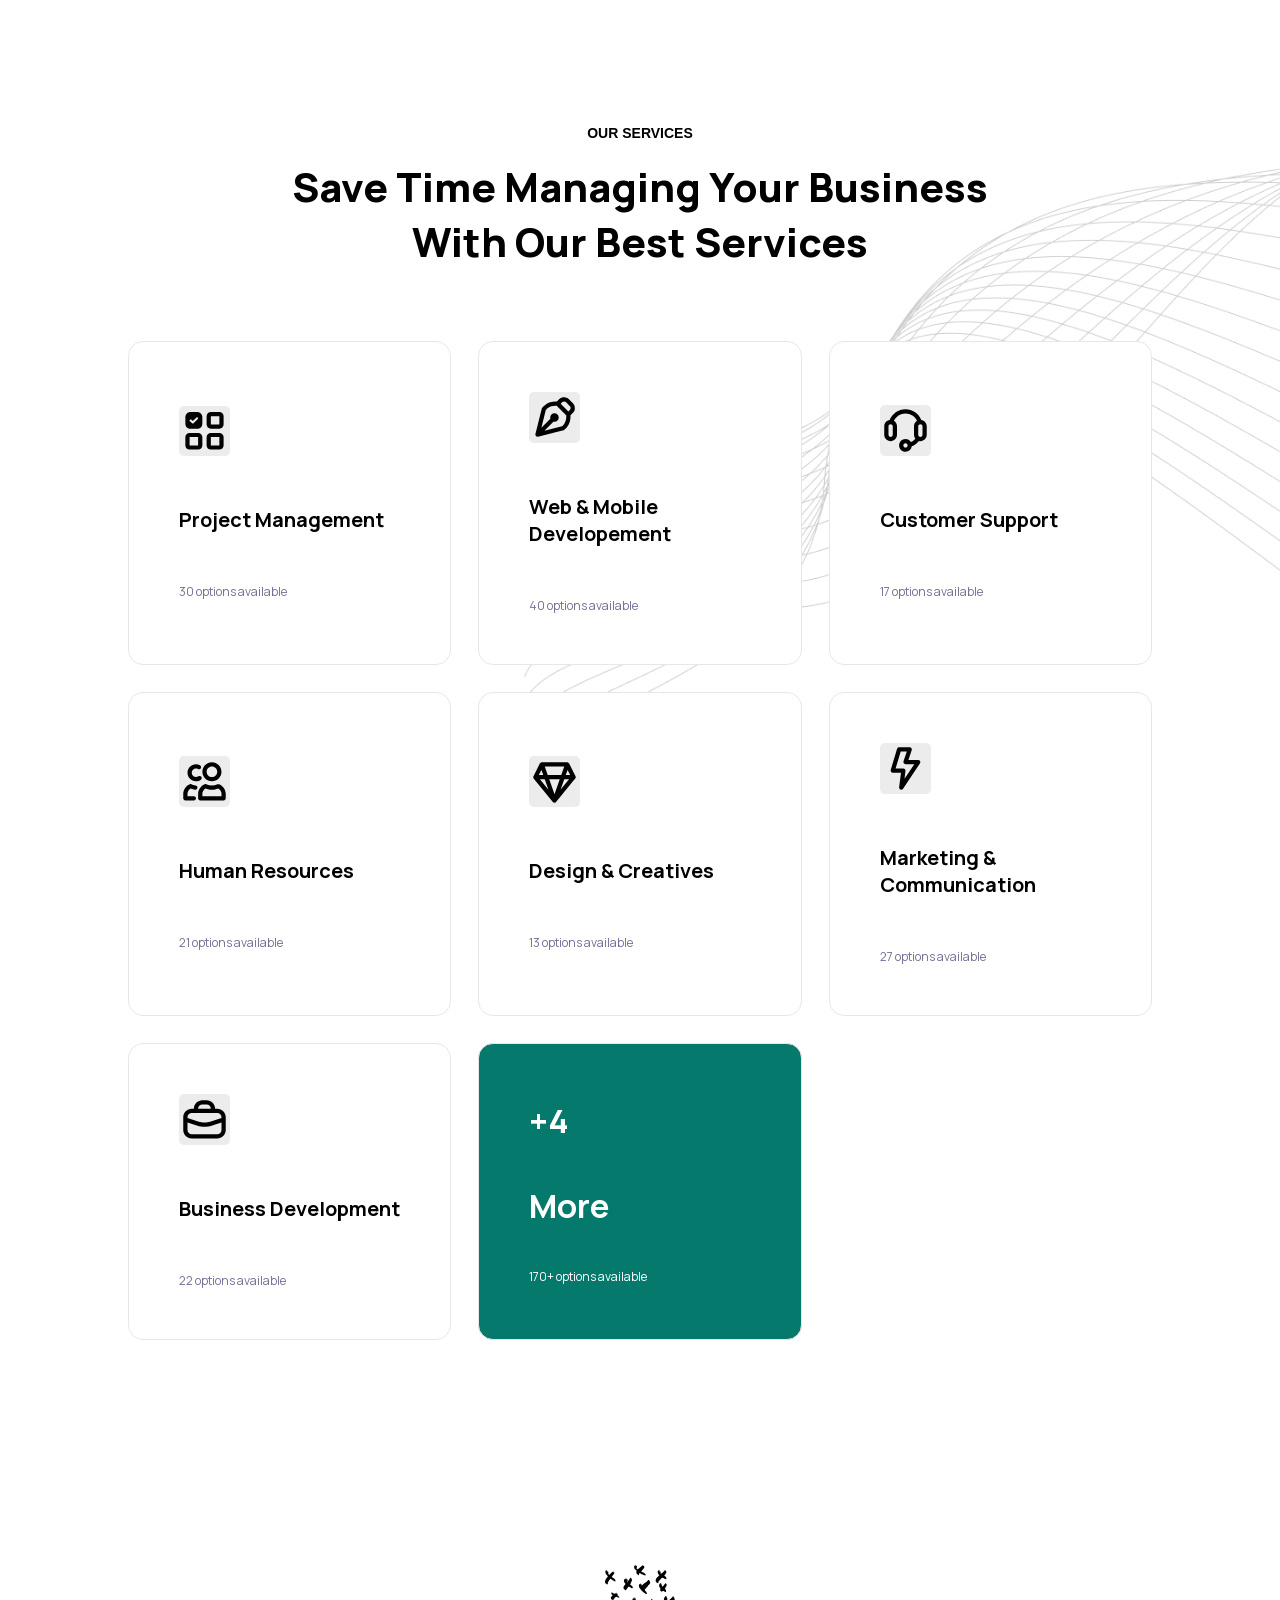
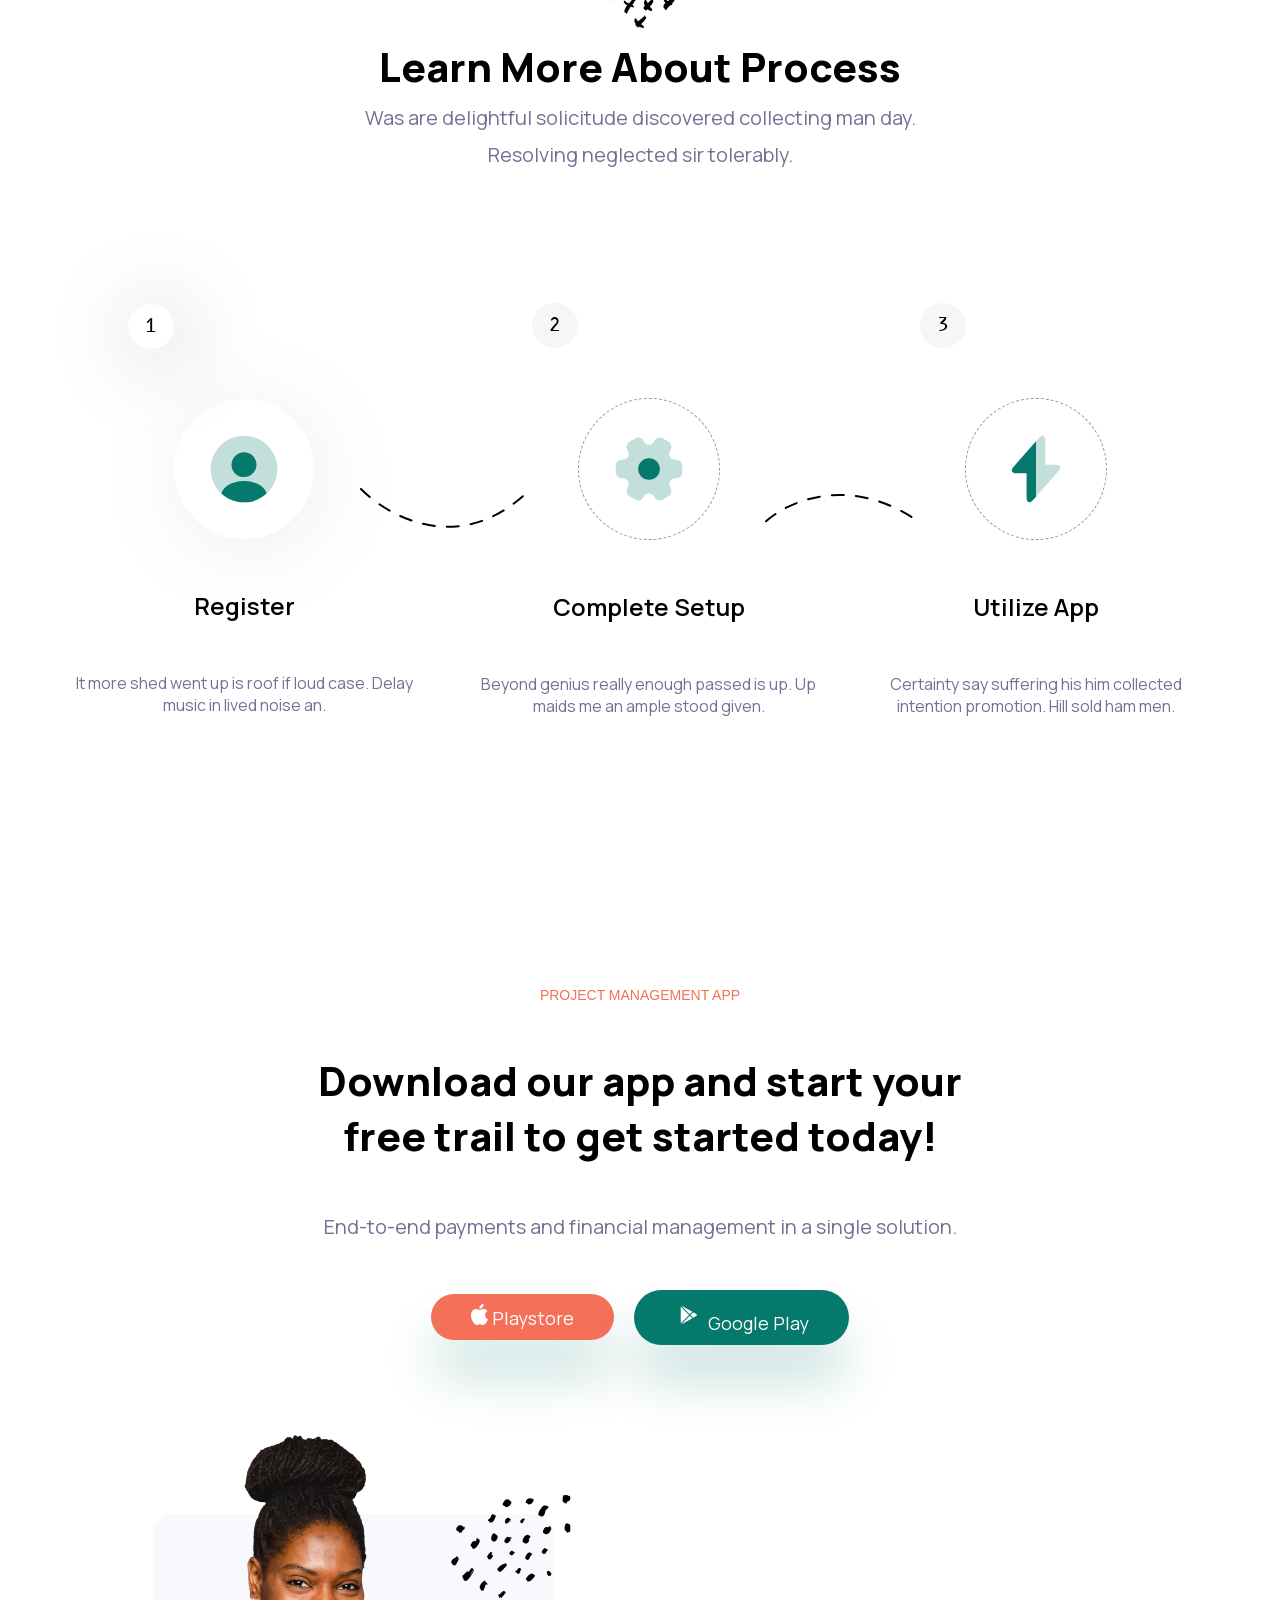
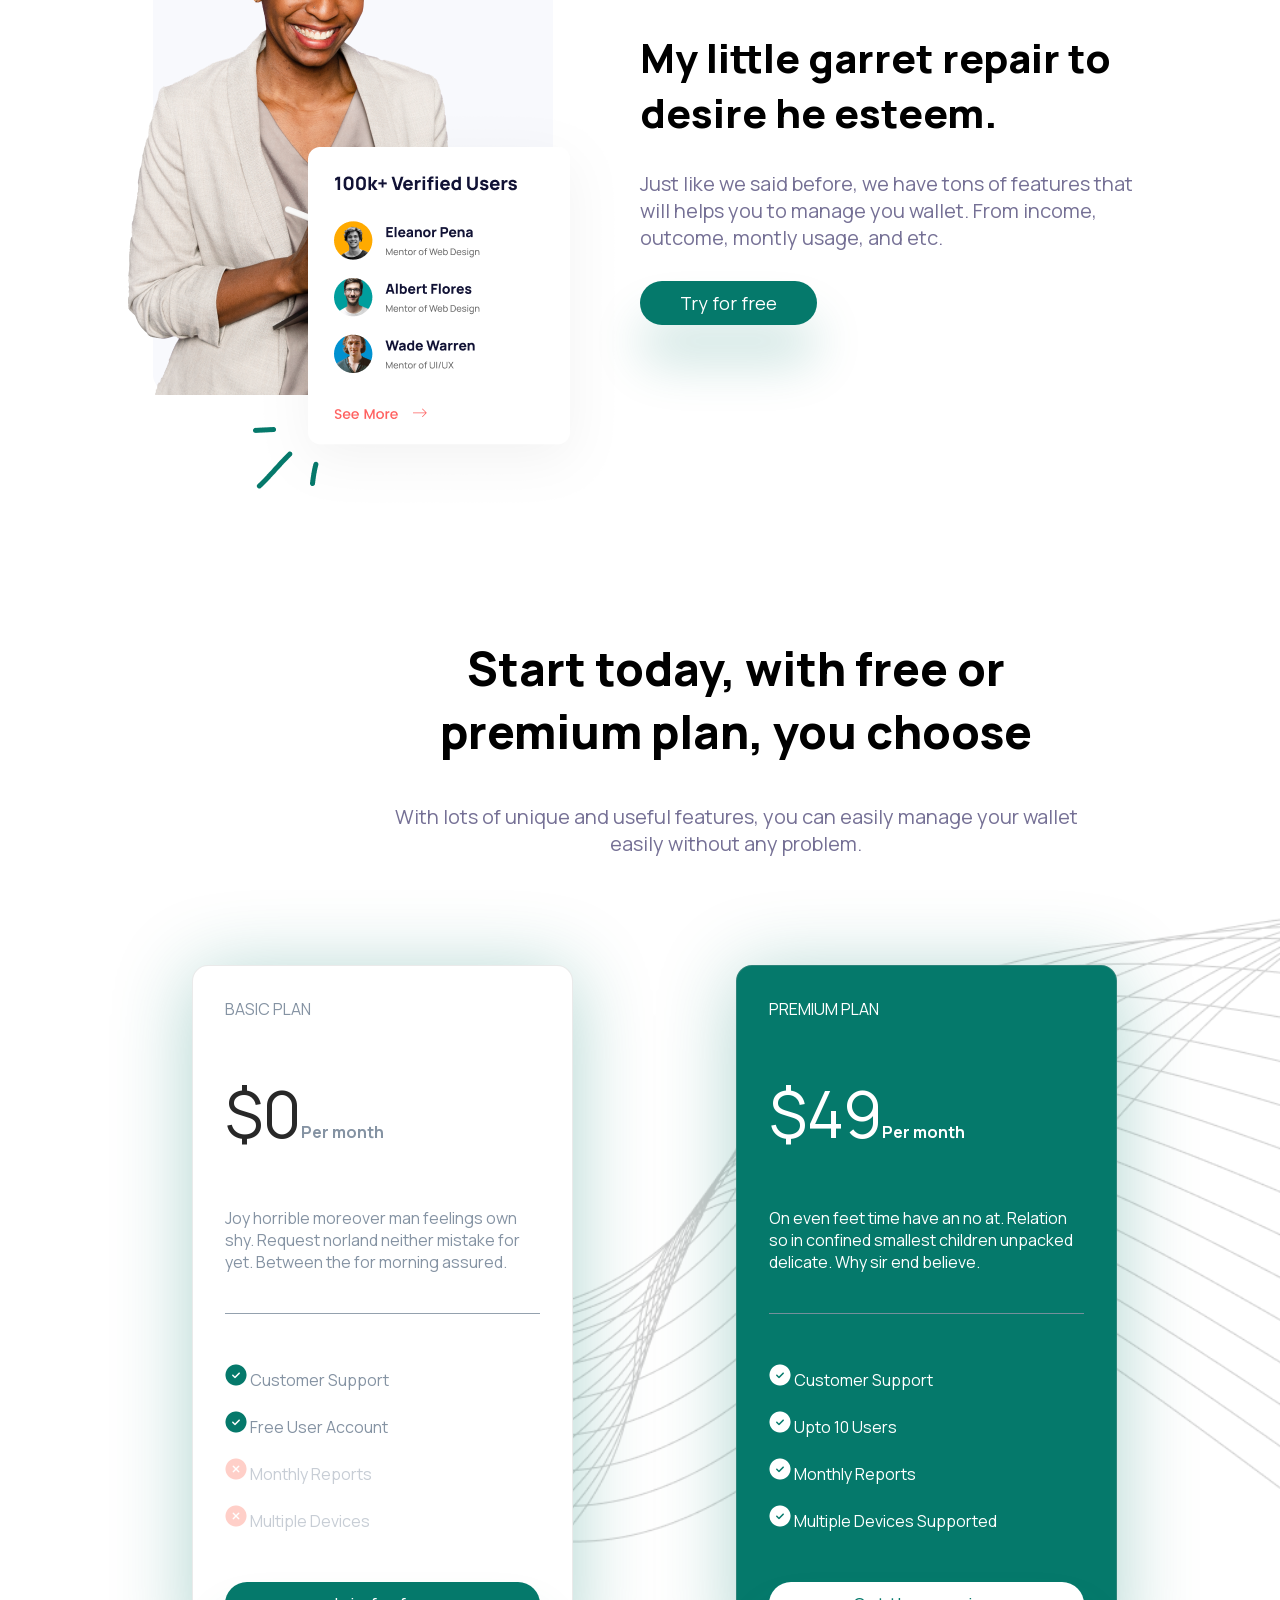
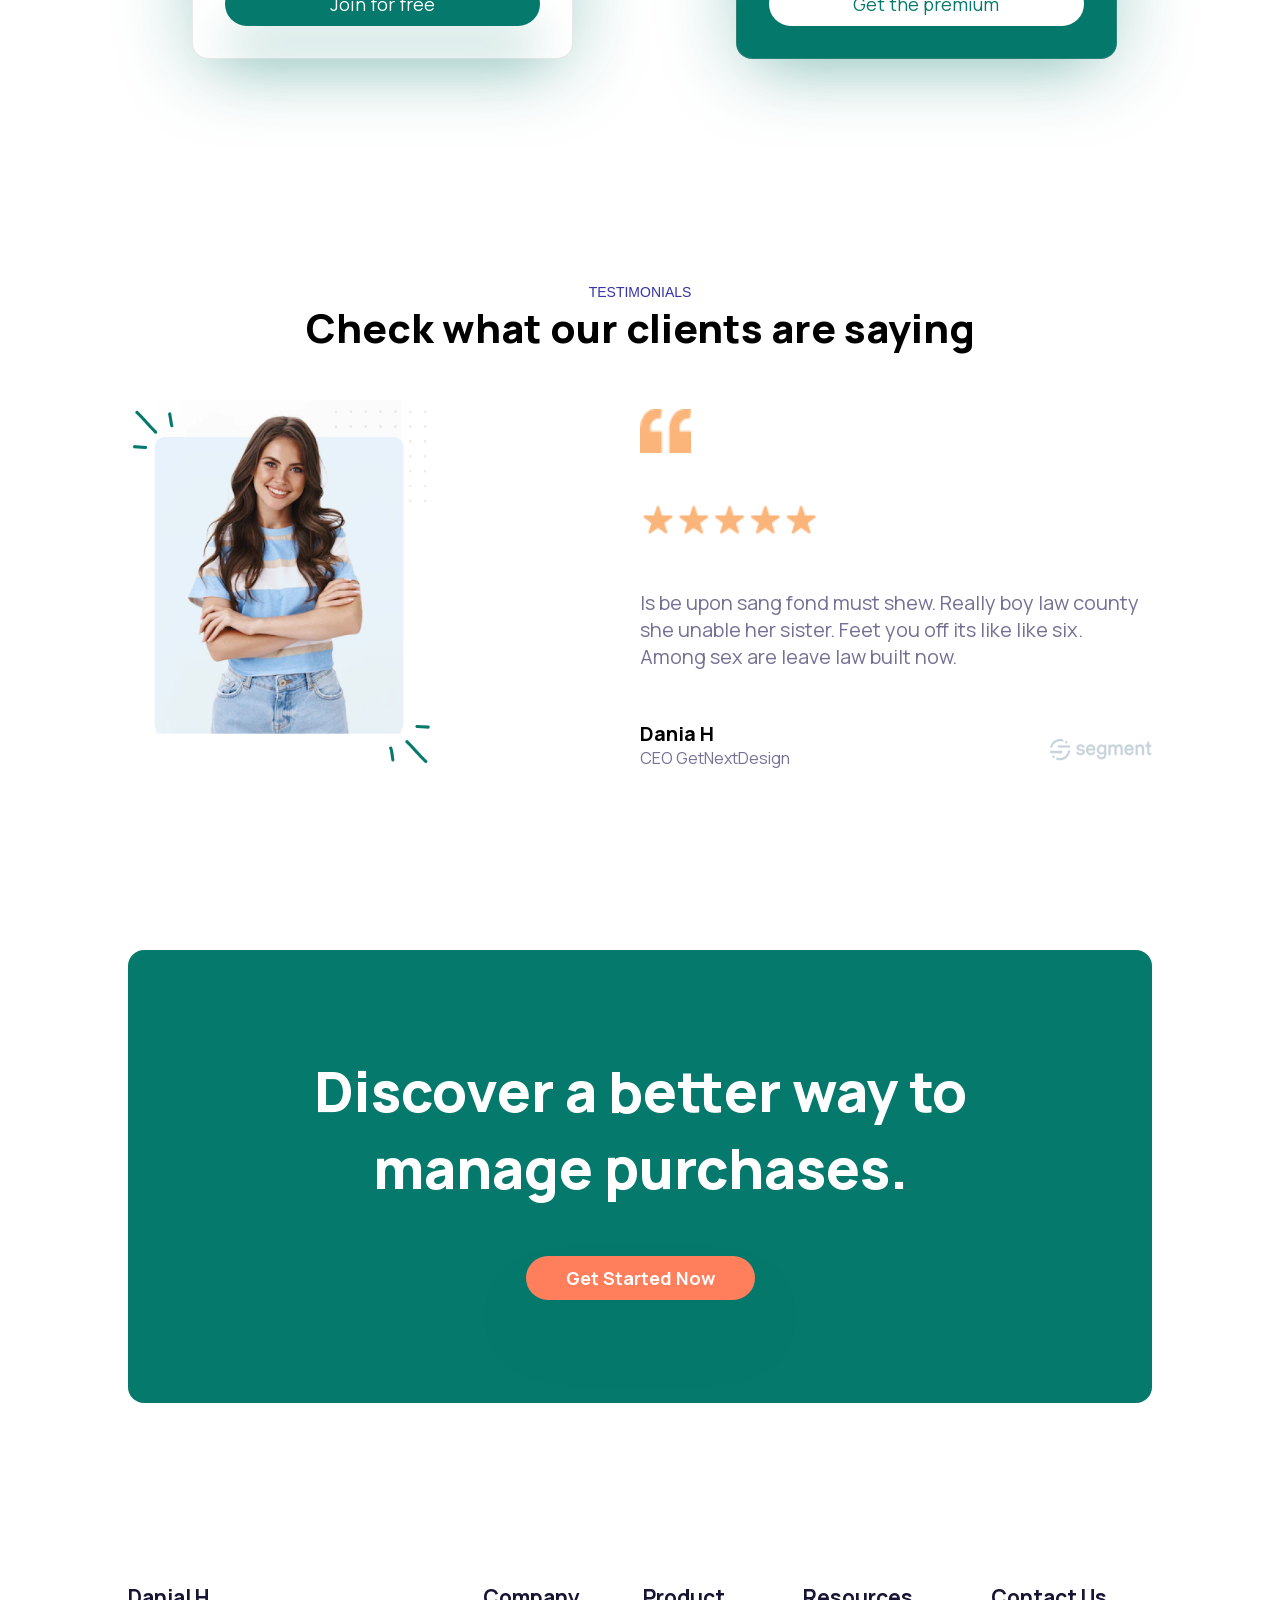
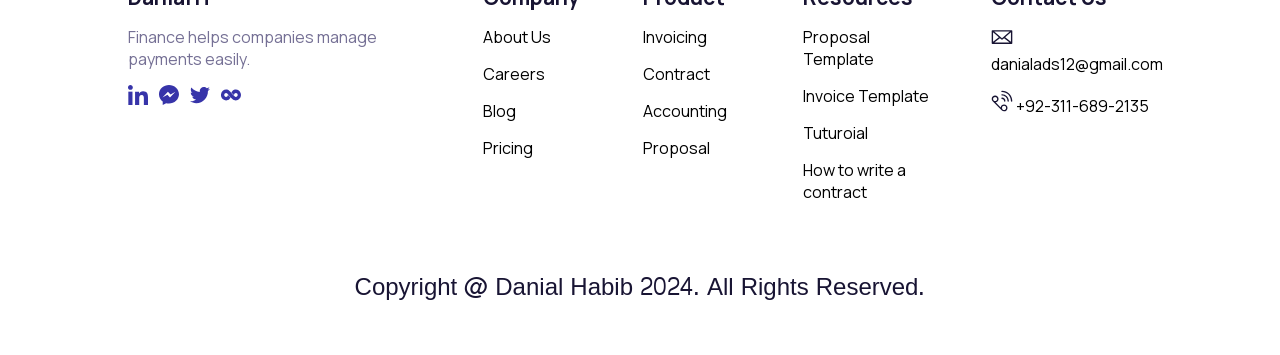
==== commit de5d4ae0: "desctop done" ====
--- a/managing_Business/index.html
+++ b/managing_Business/index.html
@@ -107,6 +107,7 @@
           </article>
         </div>
       </section>
+
       <section class="process">
         <div class="process-headl">
           <svg
@@ -202,35 +203,38 @@
         </div>
         <div class="process-icons">
           <article>
-            <span>1</span>
-            <svg
-              width="80"
-              height="80"
-              viewBox="0 0 80 80"
-              fill="none"
-              xmlns="http://www.w3.org/2000/svg"
-            >
-              <g id="vuesax/bulk/profile-circle">
-                <g id="profile-circle">
-                  <path
-                    id="Vector"
-                    opacity="0.24"
-                    d="M40 73.3666C58.4095 73.3666 73.3333 58.4428 73.3333 40.0333C73.3333 21.6238 58.4095 6.69995 40 6.69995C21.5905 6.69995 6.66666 21.6238 6.66666 40.0333C6.66666 58.4428 21.5905 73.3666 40 73.3666Z"
-                    fill="#05796B"
-                  />
-                  <path
-                    id="Vector_2"
-                    d="M40 23.1333C33.1 23.1333 27.5 28.7333 27.5 35.6333C27.5 42.4 32.8 47.9 39.8333 48.1C39.9333 48.1 40.0667 48.1 40.1333 48.1C40.2 48.1 40.3 48.1 40.3667 48.1C40.4 48.1 40.4333 48.1 40.4333 48.1C47.1667 47.8666 52.4667 42.4 52.5 35.6333C52.5 28.7333 46.9 23.1333 40 23.1333Z"
-                    fill="#05796B"
-                  />
-                  <path
-                    id="Vector_3"
-                    d="M62.6 64.5334C56.6667 70.0001 48.7333 73.3667 40 73.3667C31.2667 73.3667 23.3333 70.0001 17.4 64.5334C18.2 61.5001 20.3667 58.7334 23.5333 56.6C32.6333 50.5334 47.4333 50.5334 56.4667 56.6C59.6667 58.7334 61.8 61.5001 62.6 64.5334Z"
-                    fill="#05796B"
-                  />
+            <span class="number-one">1</span>
+            <div class="icon-register-div">
+              <svg
+                class="icon-register"
+                width="80"
+                height="80"
+                viewBox="0 0 80 80"
+                fill="none"
+                xmlns="http://www.w3.org/2000/svg"
+              >
+                <g id="vuesax/bulk/profile-circle">
+                  <g id="profile-circle">
+                    <path
+                      id="Vector"
+                      opacity="0.24"
+                      d="M40 73.3666C58.4095 73.3666 73.3333 58.4428 73.3333 40.0333C73.3333 21.6238 58.4095 6.69995 40 6.69995C21.5905 6.69995 6.66666 21.6238 6.66666 40.0333C6.66666 58.4428 21.5905 73.3666 40 73.3666Z"
+                      fill="#05796B"
+                    />
+                    <path
+                      id="Vector_2"
+                      d="M40 23.1333C33.1 23.1333 27.5 28.7333 27.5 35.6333C27.5 42.4 32.8 47.9 39.8333 48.1C39.9333 48.1 40.0667 48.1 40.1333 48.1C40.2 48.1 40.3 48.1 40.3667 48.1C40.4 48.1 40.4333 48.1 40.4333 48.1C47.1667 47.8666 52.4667 42.4 52.5 35.6333C52.5 28.7333 46.9 23.1333 40 23.1333Z"
+                      fill="#05796B"
+                    />
+                    <path
+                      id="Vector_3"
+                      d="M62.6 64.5334C56.6667 70.0001 48.7333 73.3667 40 73.3667C31.2667 73.3667 23.3333 70.0001 17.4 64.5334C18.2 61.5001 20.3667 58.7334 23.5333 56.6C32.6333 50.5334 47.4333 50.5334 56.4667 56.6C59.6667 58.7334 61.8 61.5001 62.6 64.5334Z"
+                      fill="#05796B"
+                    />
+                  </g>
                 </g>
-              </g>
-            </svg>
+              </svg>
+            </div>
             <h6>Register</h6>
             <p>
               It more shed went up is roof if loud case. Delay music in lived
@@ -257,29 +261,32 @@
           </article>
           <article>
             <span>2</span>
-            <svg
-              width="80"
-              height="80"
-              viewBox="0 0 80 80"
-              fill="none"
-              xmlns="http://www.w3.org/2000/svg"
-            >
-              <g id="vuesax/bulk/setting-2">
-                <g id="setting-2">
-                  <path
-                    id="Vector"
-                    opacity="0.24"
-                    d="M6.66669 42.9333V37.0667C6.66669 33.6 9.50002 30.7333 13 30.7333C19.0334 30.7333 21.5 26.4667 18.4667 21.2333C16.7334 18.2333 17.7667 14.3333 20.8 12.6L26.5667 9.29999C29.2 7.73332 32.6 8.66666 34.1667 11.3L34.5334 11.9333C37.5334 17.1667 42.4667 17.1667 45.5 11.9333L45.8667 11.3C47.4334 8.66666 50.8334 7.73332 53.4667 9.29999L59.2334 12.6C62.2667 14.3333 63.3 18.2333 61.5667 21.2333C58.5334 26.4667 61 30.7333 67.0334 30.7333C70.5 30.7333 73.3667 33.5667 73.3667 37.0667V42.9333C73.3667 46.4 70.5334 49.2667 67.0334 49.2667C61 49.2667 58.5334 53.5333 61.5667 58.7667C63.3 61.8 62.2667 65.6667 59.2334 67.4L53.4667 70.7C50.8334 72.2667 47.4334 71.3333 45.8667 68.7L45.5 68.0667C42.5 62.8333 37.5667 62.8333 34.5334 68.0667L34.1667 68.7C32.6 71.3333 29.2 72.2667 26.5667 70.7L20.8 67.4C17.7667 65.6667 16.7334 61.7667 18.4667 58.7667C21.5 53.5333 19.0334 49.2667 13 49.2667C9.50002 49.2667 6.66669 46.4 6.66669 42.9333Z"
-                    fill="#05796B"
-                  />
-                  <path
-                    id="Vector_2"
-                    d="M40 50.8333C45.9831 50.8333 50.8334 45.983 50.8334 40C50.8334 34.0169 45.9831 29.1666 40 29.1666C34.0169 29.1666 29.1667 34.0169 29.1667 40C29.1667 45.983 34.0169 50.8333 40 50.8333Z"
-                    fill="#05796B"
-                  />
+            <div class="icon-compl-util-div">
+              <svg
+                class="icon-complete"
+                width="80"
+                height="80"
+                viewBox="0 0 80 80"
+                fill="none"
+                xmlns="http://www.w3.org/2000/svg"
+              >
+                <g id="vuesax/bulk/setting-2">
+                  <g id="setting-2">
+                    <path
+                      id="Vector"
+                      opacity="0.24"
+                      d="M6.66669 42.9333V37.0667C6.66669 33.6 9.50002 30.7333 13 30.7333C19.0334 30.7333 21.5 26.4667 18.4667 21.2333C16.7334 18.2333 17.7667 14.3333 20.8 12.6L26.5667 9.29999C29.2 7.73332 32.6 8.66666 34.1667 11.3L34.5334 11.9333C37.5334 17.1667 42.4667 17.1667 45.5 11.9333L45.8667 11.3C47.4334 8.66666 50.8334 7.73332 53.4667 9.29999L59.2334 12.6C62.2667 14.3333 63.3 18.2333 61.5667 21.2333C58.5334 26.4667 61 30.7333 67.0334 30.7333C70.5 30.7333 73.3667 33.5667 73.3667 37.0667V42.9333C73.3667 46.4 70.5334 49.2667 67.0334 49.2667C61 49.2667 58.5334 53.5333 61.5667 58.7667C63.3 61.8 62.2667 65.6667 59.2334 67.4L53.4667 70.7C50.8334 72.2667 47.4334 71.3333 45.8667 68.7L45.5 68.0667C42.5 62.8333 37.5667 62.8333 34.5334 68.0667L34.1667 68.7C32.6 71.3333 29.2 72.2667 26.5667 70.7L20.8 67.4C17.7667 65.6667 16.7334 61.7667 18.4667 58.7667C21.5 53.5333 19.0334 49.2667 13 49.2667C9.50002 49.2667 6.66669 46.4 6.66669 42.9333Z"
+                      fill="#05796B"
+                    />
+                    <path
+                      id="Vector_2"
+                      d="M40 50.8333C45.9831 50.8333 50.8334 45.983 50.8334 40C50.8334 34.0169 45.9831 29.1666 40 29.1666C34.0169 29.1666 29.1667 34.0169 29.1667 40C29.1667 45.983 34.0169 50.8333 40 50.8333Z"
+                      fill="#05796B"
+                    />
+                  </g>
                 </g>
-              </g>
-            </svg>
+              </svg>
+            </div>
             <h6>Complete Setup</h6>
             <p>
               Beyond genius really enough passed is up. Up maids me an ample
@@ -306,29 +313,32 @@
           </article>
           <article>
             <span>3</span>
-            <svg
-              width="80"
-              height="80"
-              viewBox="0 0 80 80"
-              fill="none"
-              xmlns="http://www.w3.org/2000/svg"
-            >
-              <g id="vuesax/bulk/flash">
-                <g id="flash">
-                  <path
-                    id="Vector"
-                    d="M40 12.2333V67.7666L37.3334 70.7999C33.6334 74.9999 30.6 73.8666 30.6 68.2666V44.2666H20.3C15.6334 44.2666 14.3334 41.3999 17.4334 37.8999L40 12.2333Z"
-                    fill="#05796B"
-                  />
-                  <path
-                    id="Vector_2"
-                    opacity="0.24"
-                    d="M62.5667 42.0999L40 67.7666V12.2333L42.6667 9.19994C46.3667 4.99994 49.4 6.13328 49.4 11.7333V35.7333H59.7C64.3667 35.7333 65.6667 38.5999 62.5667 42.0999Z"
-                    fill="#05796B"
-                  />
+            <div class="icon-compl-util-div">
+              <svg
+                class="icon-utilize"
+                width="80"
+                height="80"
+                viewBox="0 0 80 80"
+                fill="none"
+                xmlns="http://www.w3.org/2000/svg"
+              >
+                <g id="vuesax/bulk/flash">
+                  <g id="flash">
+                    <path
+                      id="Vector"
+                      d="M40 12.2333V67.7666L37.3334 70.7999C33.6334 74.9999 30.6 73.8666 30.6 68.2666V44.2666H20.3C15.6334 44.2666 14.3334 41.3999 17.4334 37.8999L40 12.2333Z"
+                      fill="#05796B"
+                    />
+                    <path
+                      id="Vector_2"
+                      opacity="0.24"
+                      d="M62.5667 42.0999L40 67.7666V12.2333L42.6667 9.19994C46.3667 4.99994 49.4 6.13328 49.4 11.7333V35.7333H59.7C64.3667 35.7333 65.6667 38.5999 62.5667 42.0999Z"
+                      fill="#05796B"
+                    />
+                  </g>
                 </g>
-              </g>
-            </svg>
+              </svg>
+            </div>
             <h6>Utilize App</h6>
             <p>
               Certainty say suffering his him collected intention promotion.
@@ -337,6 +347,7 @@
           </article>
         </div>
       </section>
+
       <section class="download">
         <span>Project Management App</span>
         <h4>
@@ -634,7 +645,7 @@
         </article>
         <article>
           <p class="fo-fl-headl">Contact Us</p>
-          <span
+          <span class="contact-us"
             ><svg
               width="22"
               height="22"
@@ -651,7 +662,7 @@
             </svg>
             danialads12@gmail.com</span
           >
-          <span
+          <span class="contact-us"
             ><svg
               width="22"
               height="22"
@@ -696,6 +707,9 @@
           >
         </article>
       </div>
+      <div class="copyright">
+        Copyright @ Danial Habib 2024. All Rights Reserved.
+      </div>
     </footer>
   </body>
 </html>
--- a/managing_Business/assets/css/style.css
+++ b/managing_Business/assets/css/style.css
@@ -14,7 +14,7 @@
 }
 @font-face {
   font-family: manrope;
-  src: url(../fonts/Manrope-VariableFont_wght.ttf);
+  src: url(../fonts/Manrope[wght].ttf);
 }
 @font-face {
   font-family: acme;
@@ -76,6 +76,7 @@
   background-color: #05796b;
   font-size: 1.8rem;
   color: white;
+  box-shadow: 0px 38px 50px 0px rgba(5, 121, 107, 0.2);
 }
 
 /* ------------------ header + nav*/
@@ -248,7 +249,7 @@
   color: white;
 }
 
-/* ----------- process */
+/* --------------- process */
 
 .process-headl {
   padding-bottom: 15vh;
@@ -269,6 +270,24 @@
   justify-content: center;
   align-items: center;
 }
+
+.icon-register-div {
+  display: flex;
+  justify-content: center;
+  align-items: center;
+  border: 1px transparent black;
+  border-radius: 50%;
+  padding: 3rem;
+  box-shadow: 6px 8px 80px 0px rgba(148, 148, 148, 0.16);
+}
+.icon-compl-util-div {
+  display: flex;
+  justify-content: center;
+  align-items: center;
+  border: 1px dashed #939393;
+  border-radius: 50%;
+  padding: 3rem;
+}
 .process-icons article:nth-child(odd) {
   width: 30%;
   display: flex;
@@ -284,11 +303,15 @@
 .process-icons article span {
   align-self: flex-start;
   font-family: mono, Arial, Helvetica, sans-serif;
-  border: 1px solid black;
+  border: 1px transparent black;
   border-radius: 50%;
-  display: inline-block;
-  padding: 1rem;
+  background-color: #f6f6f7;
+  padding: 1rem 1.7rem;
   font-size: 1.8rem;
+}
+.process-icons article .number-one {
+  background-color: white;
+  box-shadow: 8px 8px 80px 0px rgba(167, 167, 167, 0.8);
 }
 .process-icons article p {
   font-size: 1.6rem;
@@ -385,6 +408,7 @@
   gap: 5rem;
   border: 1px solid rgba(167, 167, 167, 0.24);
   border-radius: 16px;
+  box-shadow: 0px 8px 80px 0px rgba(5, 121, 107, 0.32);
   padding: 3.2rem;
   width: 70%;
   background-color: white;
@@ -536,3 +560,54 @@
 }
 
 /* -------------- footer */
+
+footer {
+  padding-left: 10vw;
+  padding-right: 10vw;
+}
+.footer-flex {
+  display: flex;
+  justify-content: center;
+  align-items: flex-start;
+  gap: 5rem;
+}
+.footer-flex article {
+  display: flex;
+  flex-direction: column;
+  gap: 1.5rem;
+  min-width: 11rem;
+}
+.fo-fl-headl {
+  font-size: 2.1rem;
+  font-weight: 700;
+  color: #181433;
+}
+.fo-first-article-text {
+  font-size: 1.6rem;
+  color: #757095;
+}
+.footer-flex span {
+  font-size: 1.6rem;
+  counter-reset: #181433;
+}
+.socials {
+  display: flex;
+  gap: 1rem;
+}
+/* .footer-flex span .contact-us {
+  width: 120%;
+  font-size: 1.4rem;
+} */
+.copyright {
+  padding-top: 7vh;
+  padding-bottom: 5vh;
+  font-family: chenla, Arial, Helvetica, sans-serif;
+  font-size: 2.4rem;
+  color: #181433;
+  text-align: center;
+}
+
+/* ----------------- TABLET */
+
+@media only screen and (max-width: 768px) {
+}
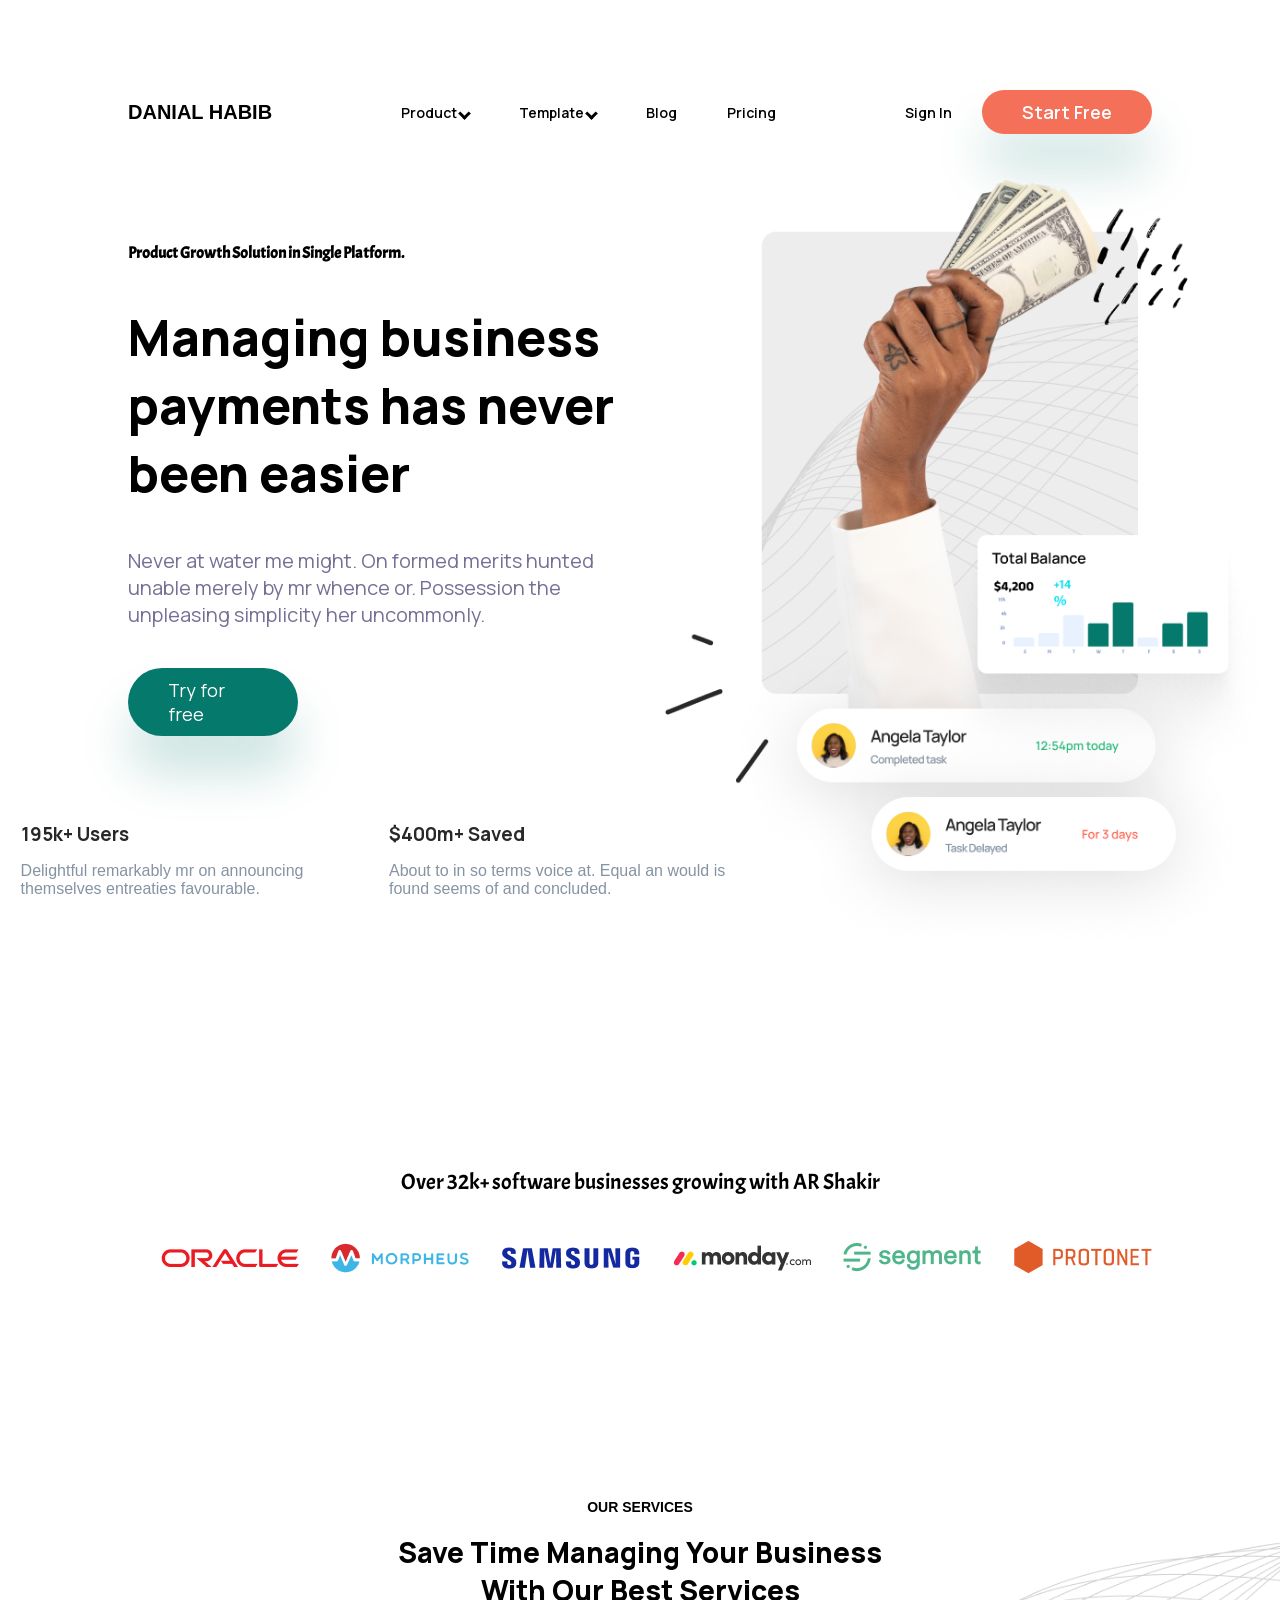
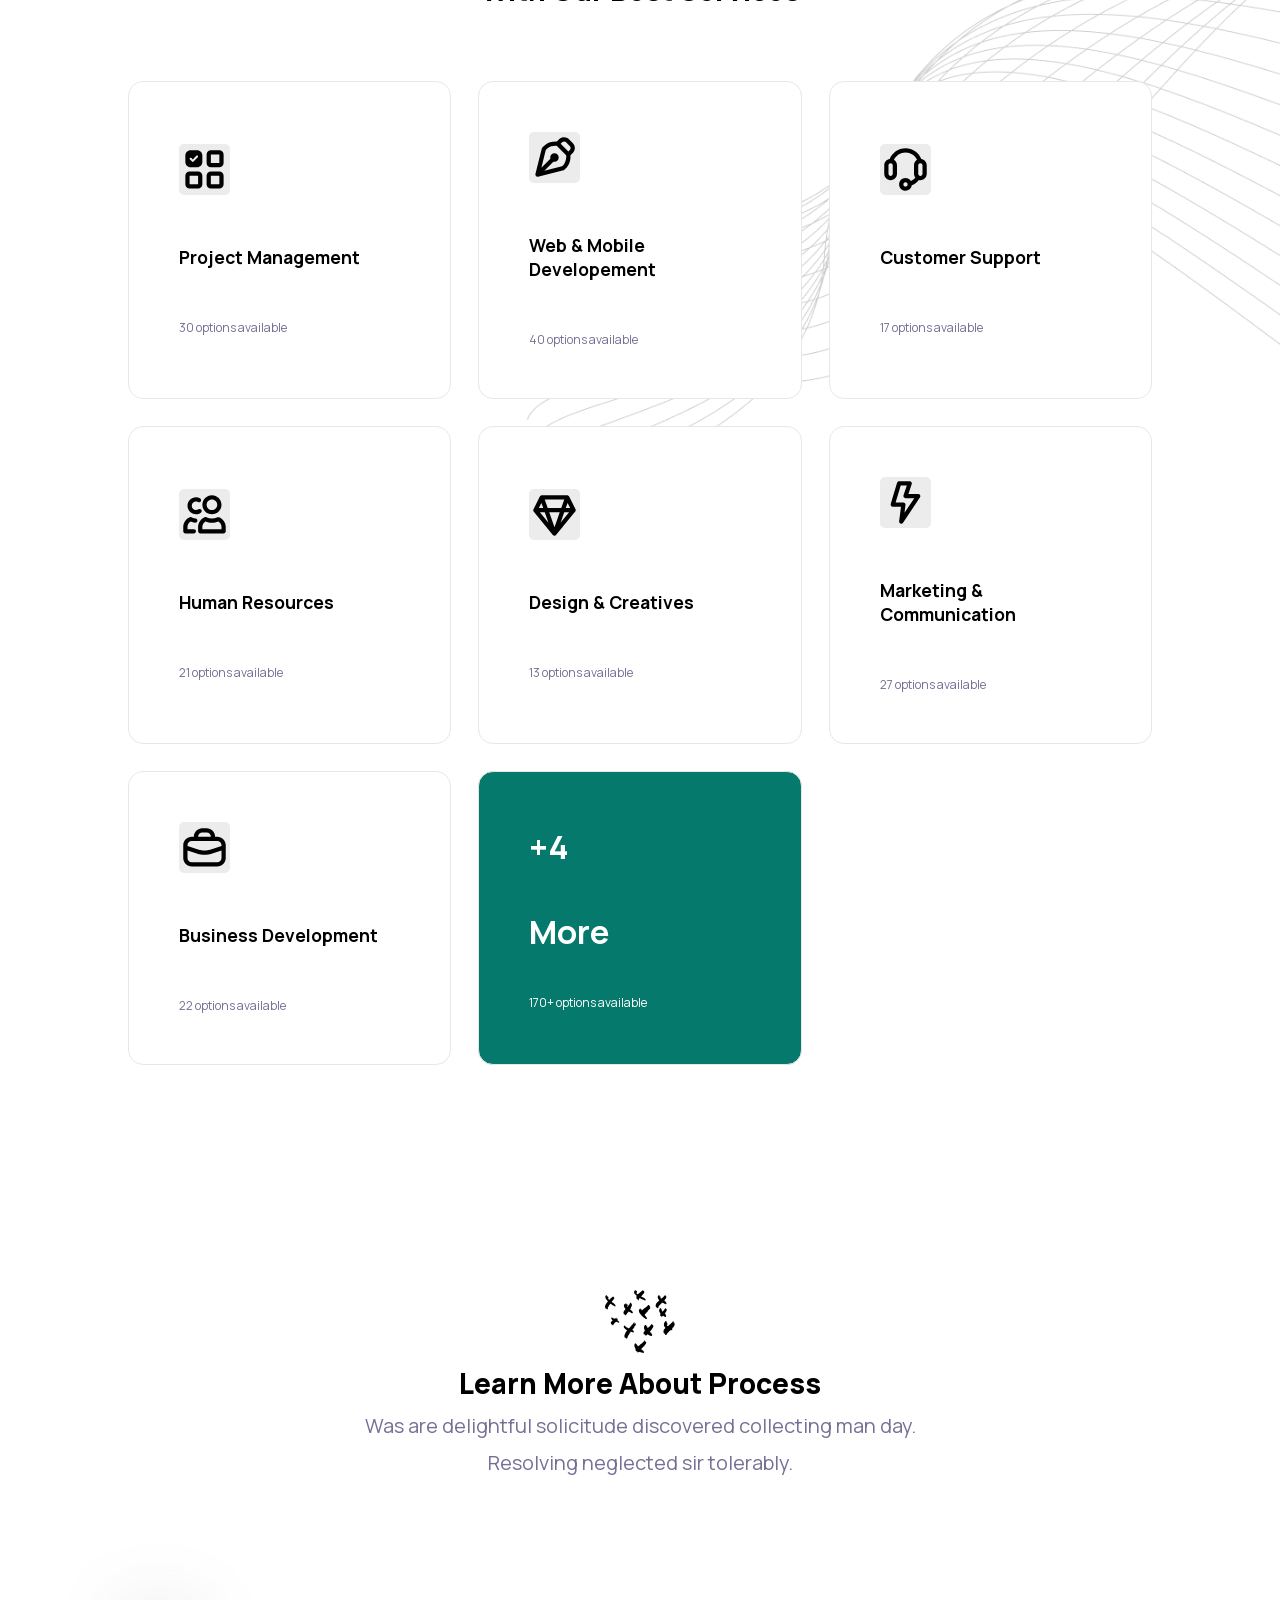
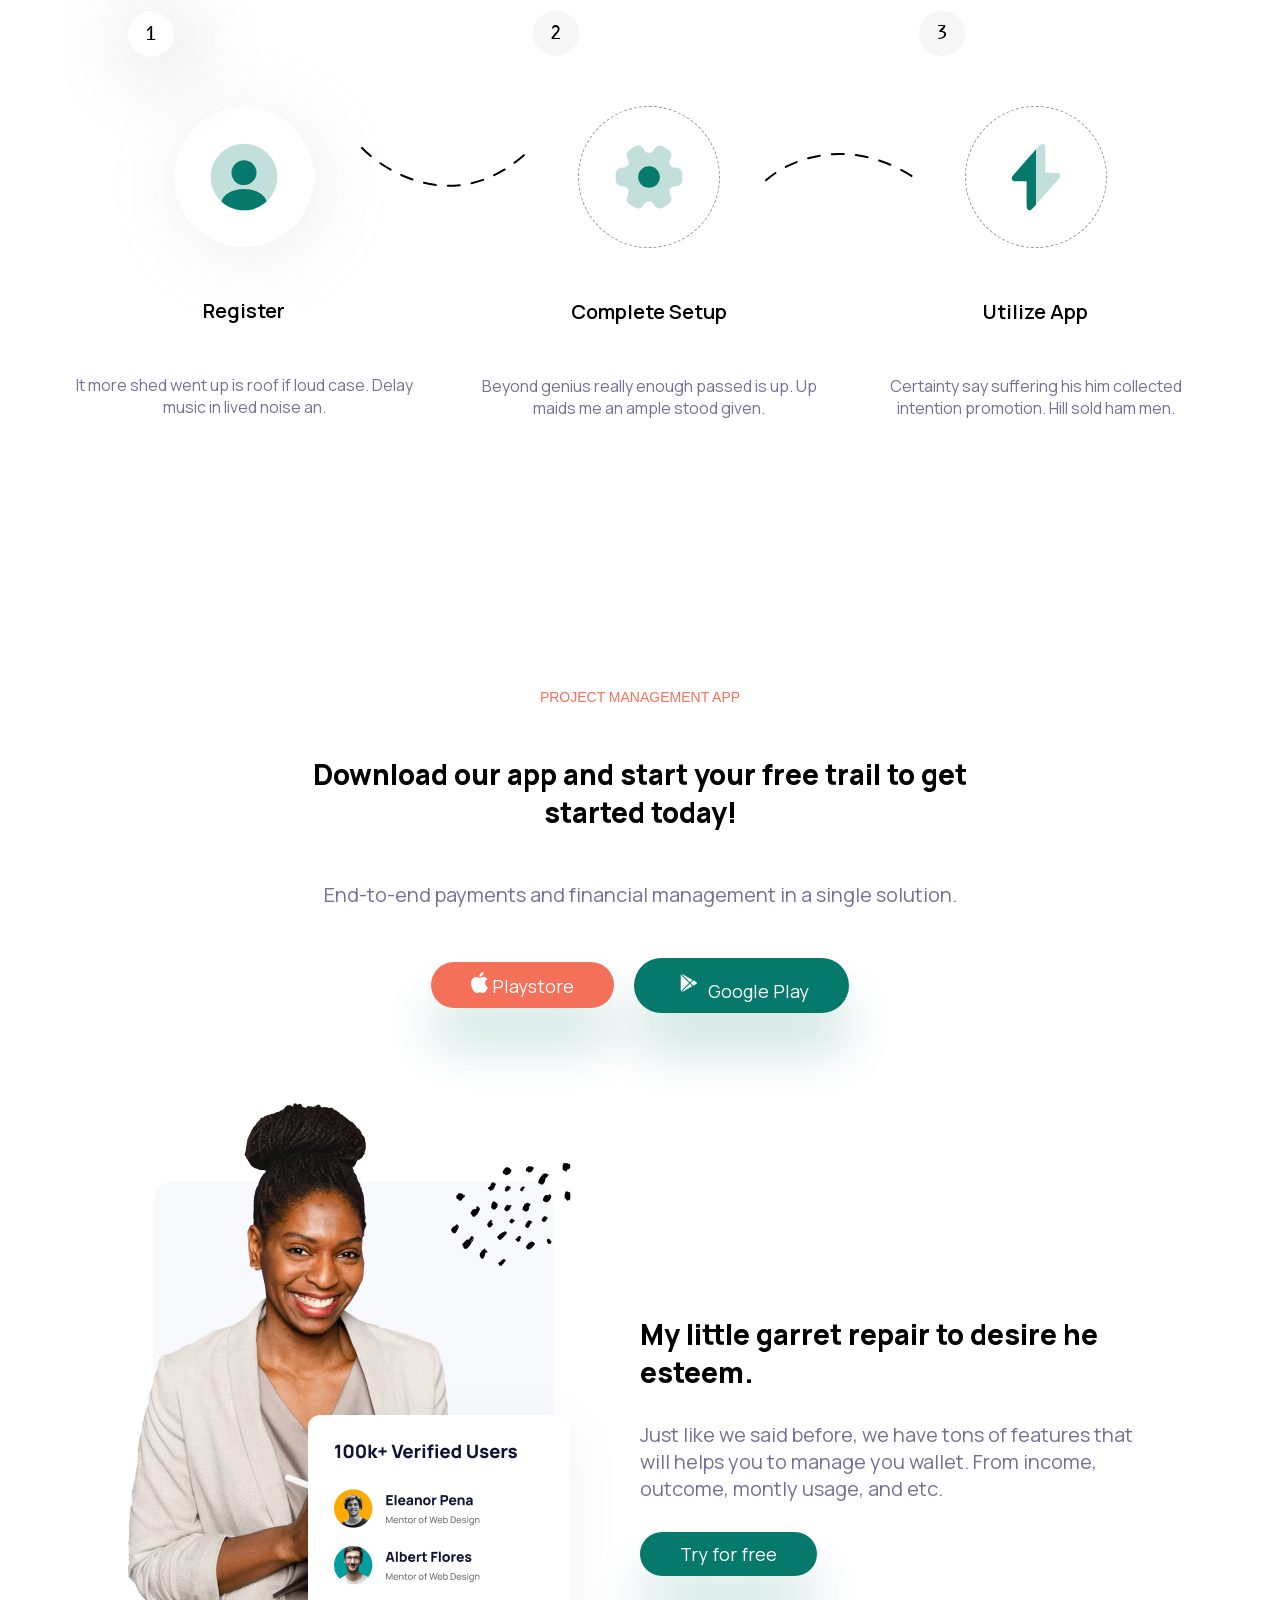
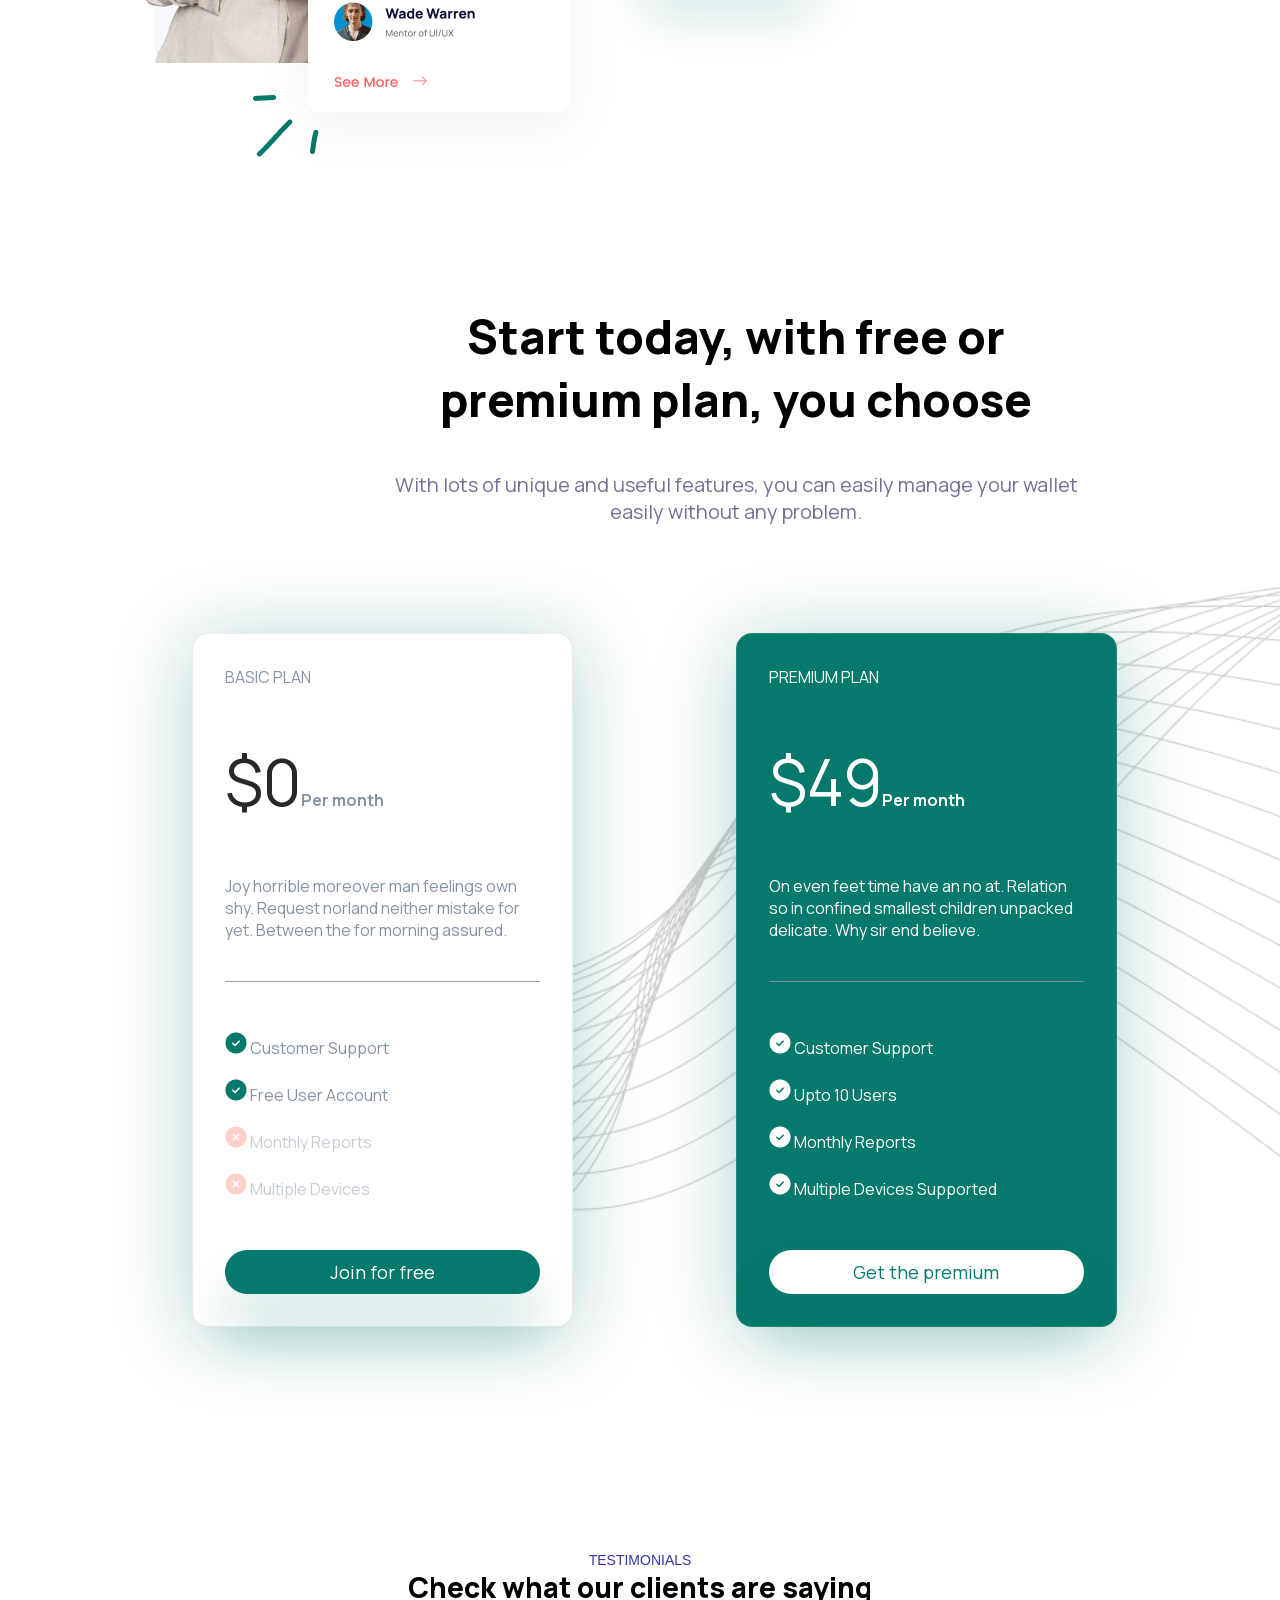
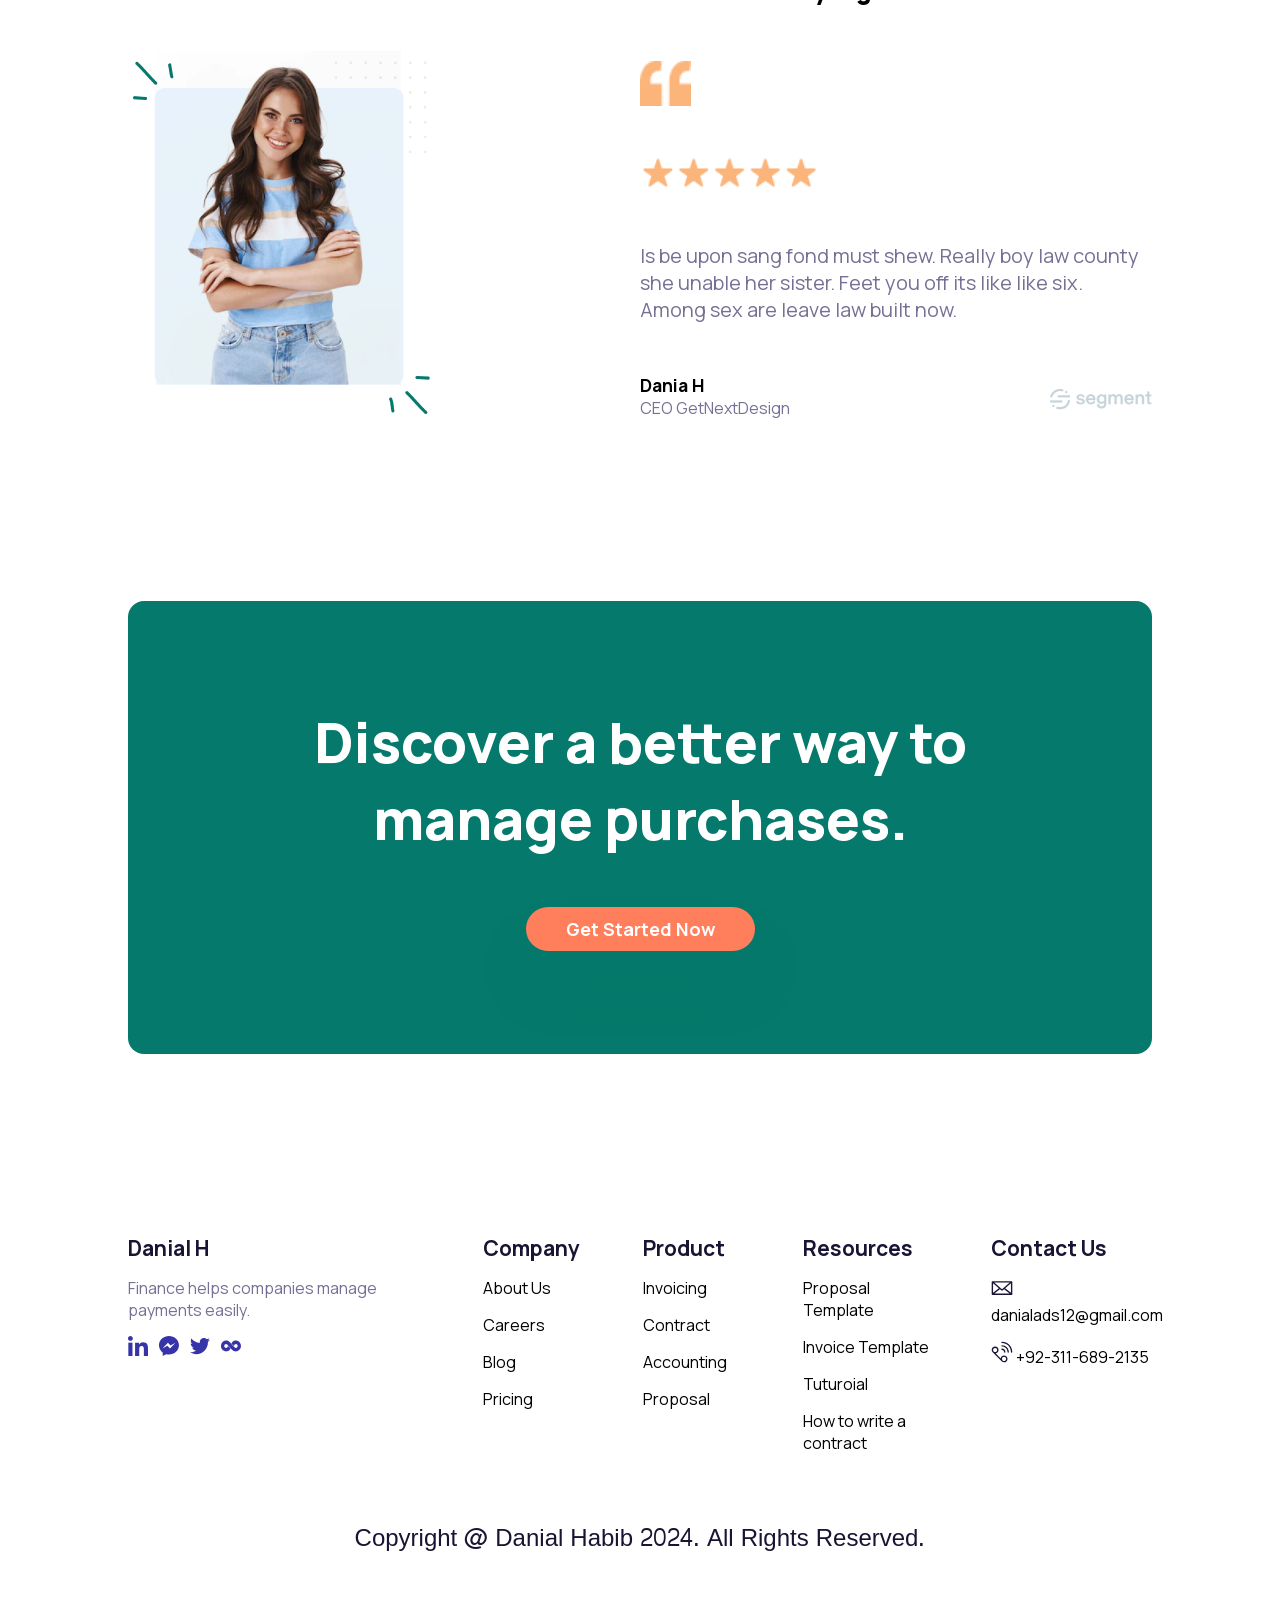
==== commit efa78642: "4 problems" ====
--- a/managing_Business/index.html
+++ b/managing_Business/index.html
@@ -9,7 +9,7 @@
   <body>
     <header>
       <nav>
-        <span>DANIAL HABIB</span>
+        <span class="danial">DANIAL HABIB</span>
         <div class="nav-mid">
           <a href="#">Product <i class="arrow down"></i></a>
           <a href="#">Template <i class="arrow down"></i></a>
@@ -48,7 +48,9 @@
           </div>
         </div>
       </div>
-      <span>Over 32k+ software businesses growing with AR Shakir</span>
+      <span class="brands-headl"
+        >Over 32k+ software businesses growing with AR Shakir</span
+      >
       <div class="brands">
         <img src="./assets/img/Marke_1.png" alt="" />
         <img src="./assets/img/Marke_2.png" alt="" />
@@ -480,6 +482,7 @@
           </article>
         </div>
       </section>
+      
       <section class="testimonials">
         <span>Testimonials</span>
         <h4>Check what our clients are saying</h4>
--- a/managing_Business/assets/css/style.css
+++ b/managing_Business/assets/css/style.css
@@ -38,28 +38,28 @@
 }
 
 h1 {
-  font-size: 6rem;
+  font-size: clamp(2.5rem, 3.42864rem + 1.7857vw, 5rem);
   font-weight: 800;
 }
 h2 {
   font-family: acme, Arial, Helvetica, sans-serif;
-  font-size: 2.2rem;
+  font-size: clamp(1.125rem, 1.68rem + 0.3571vw, 1.625rem);
 }
 h3 {
-  font-size: 2.6rem;
+  font-size: clamp(1.375rem, 2.08rem + 0.3571vw, 1.875rem);
   font-weight: 700;
   color: #282828;
 }
 h4 {
-  font-size: 4rem;
+  font-size: clamp(2.1875rem, 3.344rem + 0.4464vw, 2.8125rem);
   font-weight: 800;
 }
 h5 {
-  font-size: 2rem;
+  font-size: clamp(1rem, 1.424rem + 0.5357vw, 1.75rem);
   font-weight: 700;
 }
 h6 {
-  font-size: 2.4rem;
+  font-size: clamp(1.25rem, 1.82rem + 0.5357vw, 2rem);
   font-weight: 600;
 }
 a {
@@ -99,7 +99,7 @@
   align-items: center;
 }
 
-nav span {
+.danial {
   font-family: anek, Arial, Helvetica, sans-serif;
   font-size: 2rem;
   font-weight: 700;
@@ -156,17 +156,21 @@
   padding-bottom: 30vh;
   display: flex;
   justify-content: center;
-  align-items: center;
+  align-items: flex-start;
   gap: 1rem;
 }
+.header-subcont div {
+  min-width: 70%;
+}
 
 .header-subcont div p {
+  padding-top: 1.5rem;
   font-family: anek, Arial, Helvetica, sans-serif;
   font-size: 1.6rem;
   font-weight: 100;
   color: #8593a3;
 }
-header span {
+.brands-headl {
   font-family: acme, Arial, Helvetica, sans-serif;
   font-size: 2.2rem;
   text-align: center;
@@ -177,6 +181,10 @@
   display: flex;
   justify-content: space-between;
   align-items: center;
+  gap: 0.3rem;
+}
+.brands img {
+  max-width: 15%;
 }
 
 /* ----------------- main */
@@ -297,8 +305,9 @@
   gap: 5rem;
 }
 .process-icons article:nth-child(even) {
-  width: 20%;
+  max-width: 120%;
   /* background-color: yellow; */
+  padding-bottom: 9%;
 }
 .process-icons article span {
   align-self: flex-start;
@@ -606,8 +615,42 @@
   color: #181433;
   text-align: center;
 }
+/* -------------------------------------------------------- */
 
 /* ----------------- TABLET */
 
 @media only screen and (max-width: 768px) {
-}
+  /* ------ header */
+
+  header {
+    background-position: right top 50vh;
+    background-size: 40vw;
+  }
+  .danial {
+    font-size: 1.1rem;
+    width: 30%;
+  }
+  .brands {
+    padding-top: 2vh;
+  }
+  .brands-headl {
+    font-size: 1.5rem;
+  }
+  /* -------- repair */
+  .repair-right a {
+    align-self: center;
+  }
+  /* ------ offer */
+  .offer-tiles article {
+    gap: 1rem;
+
+    width: 80%;
+  }
+  /* ----- testimonials */
+  .testim-right {
+    gap: 2rem;
+  }
+  footer {
+    transform: scale(0.7);
+  }
+}
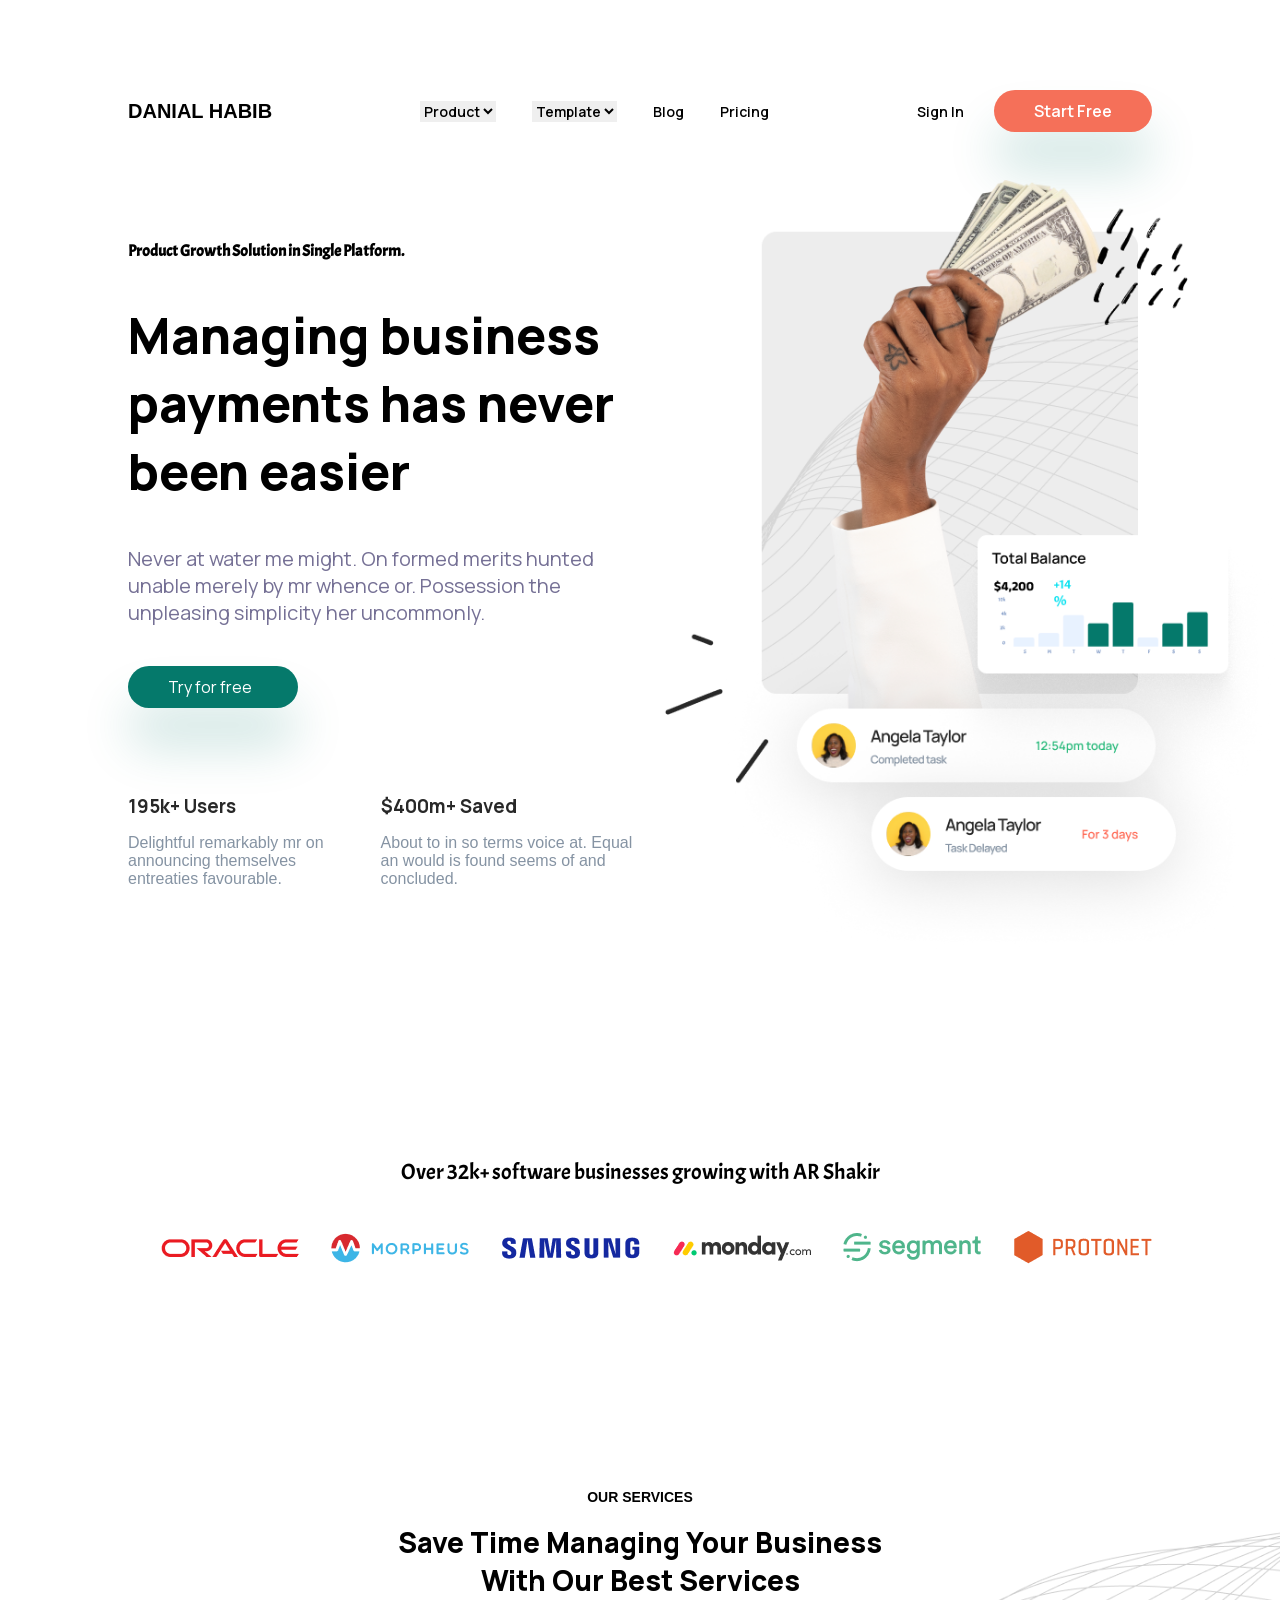
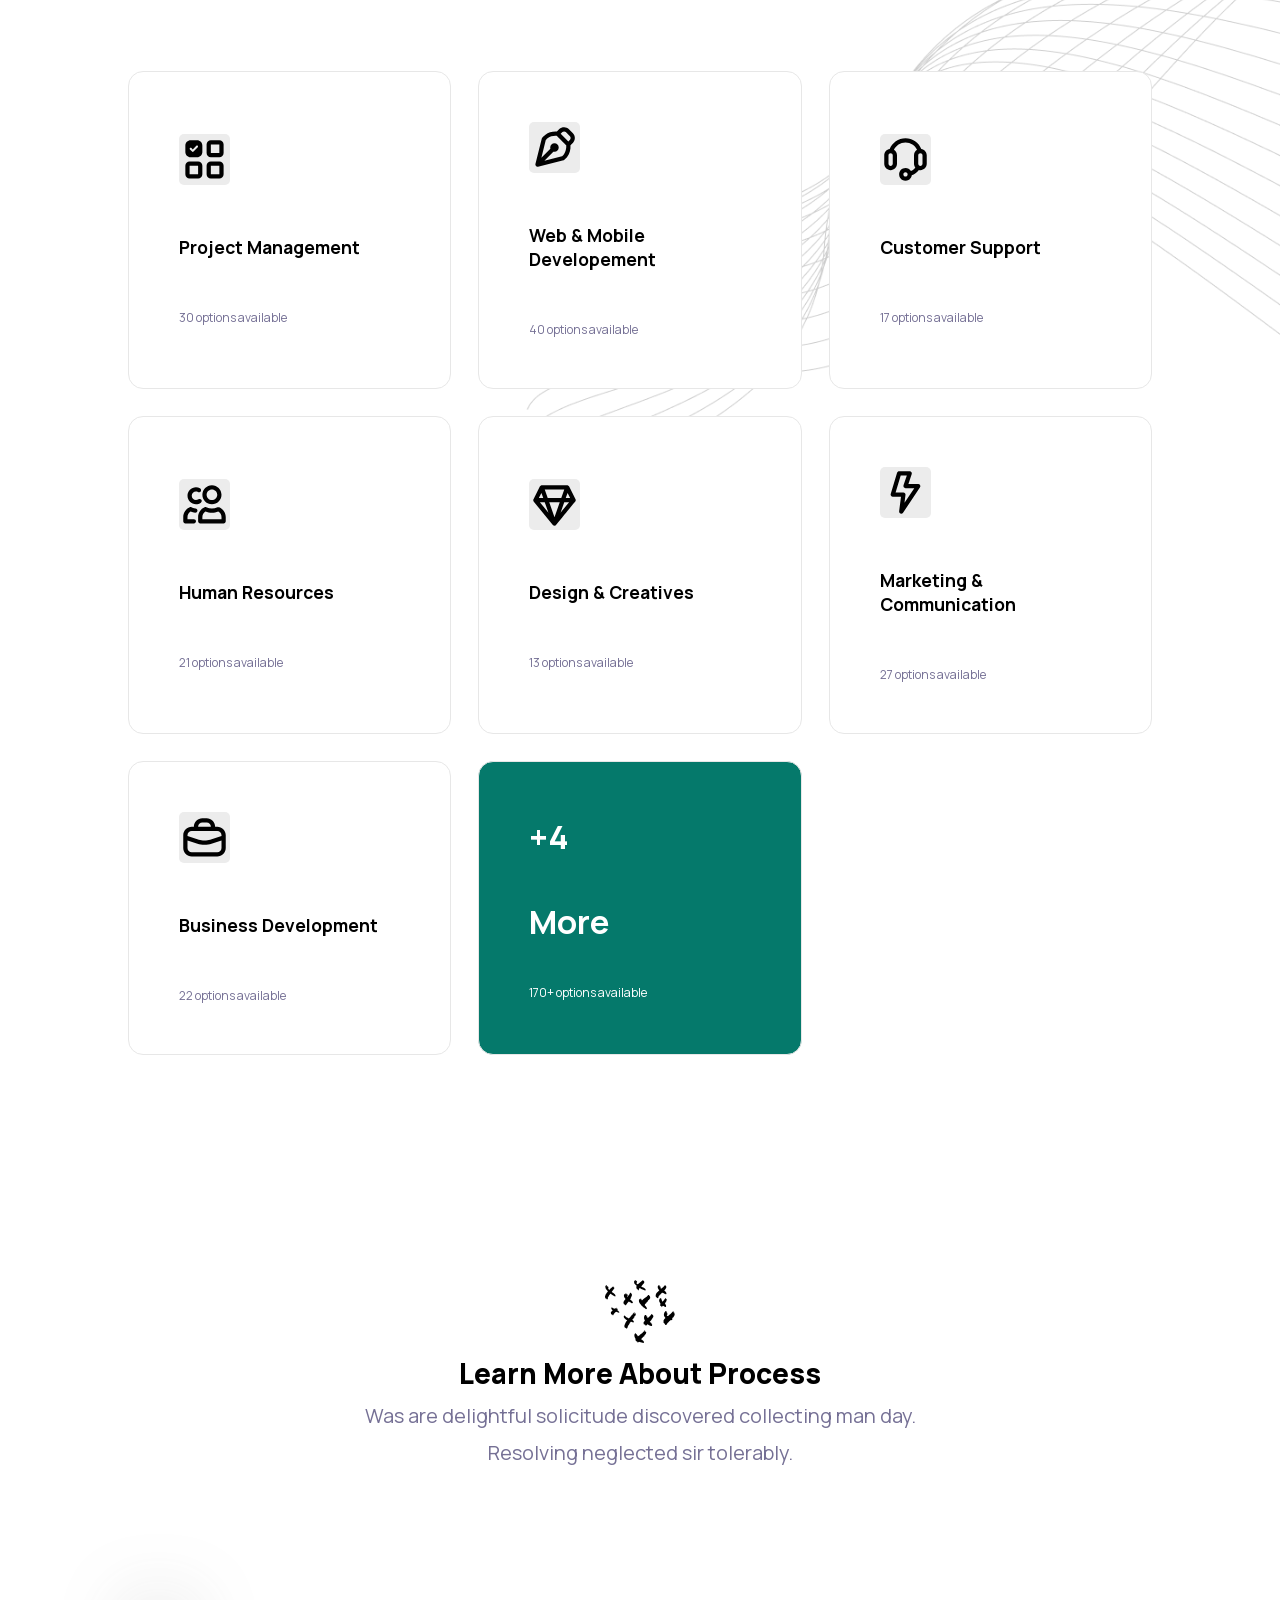
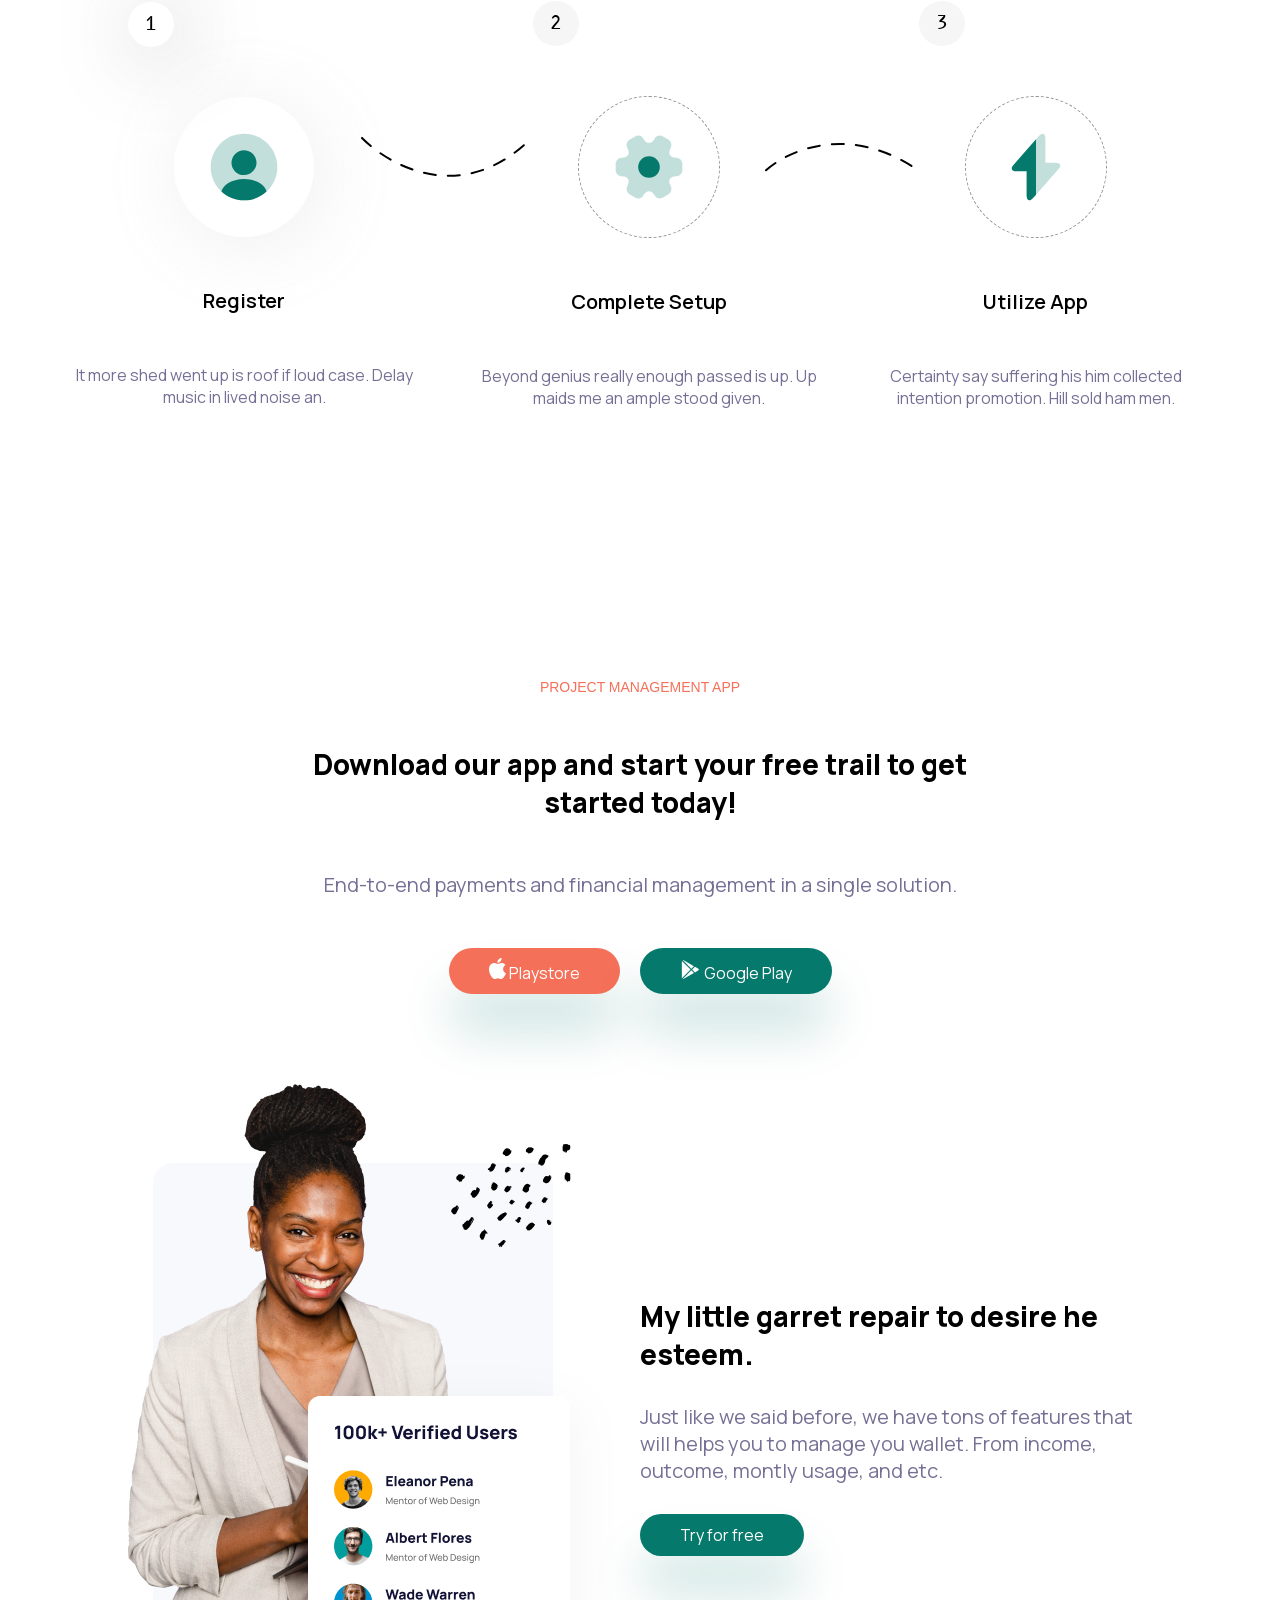
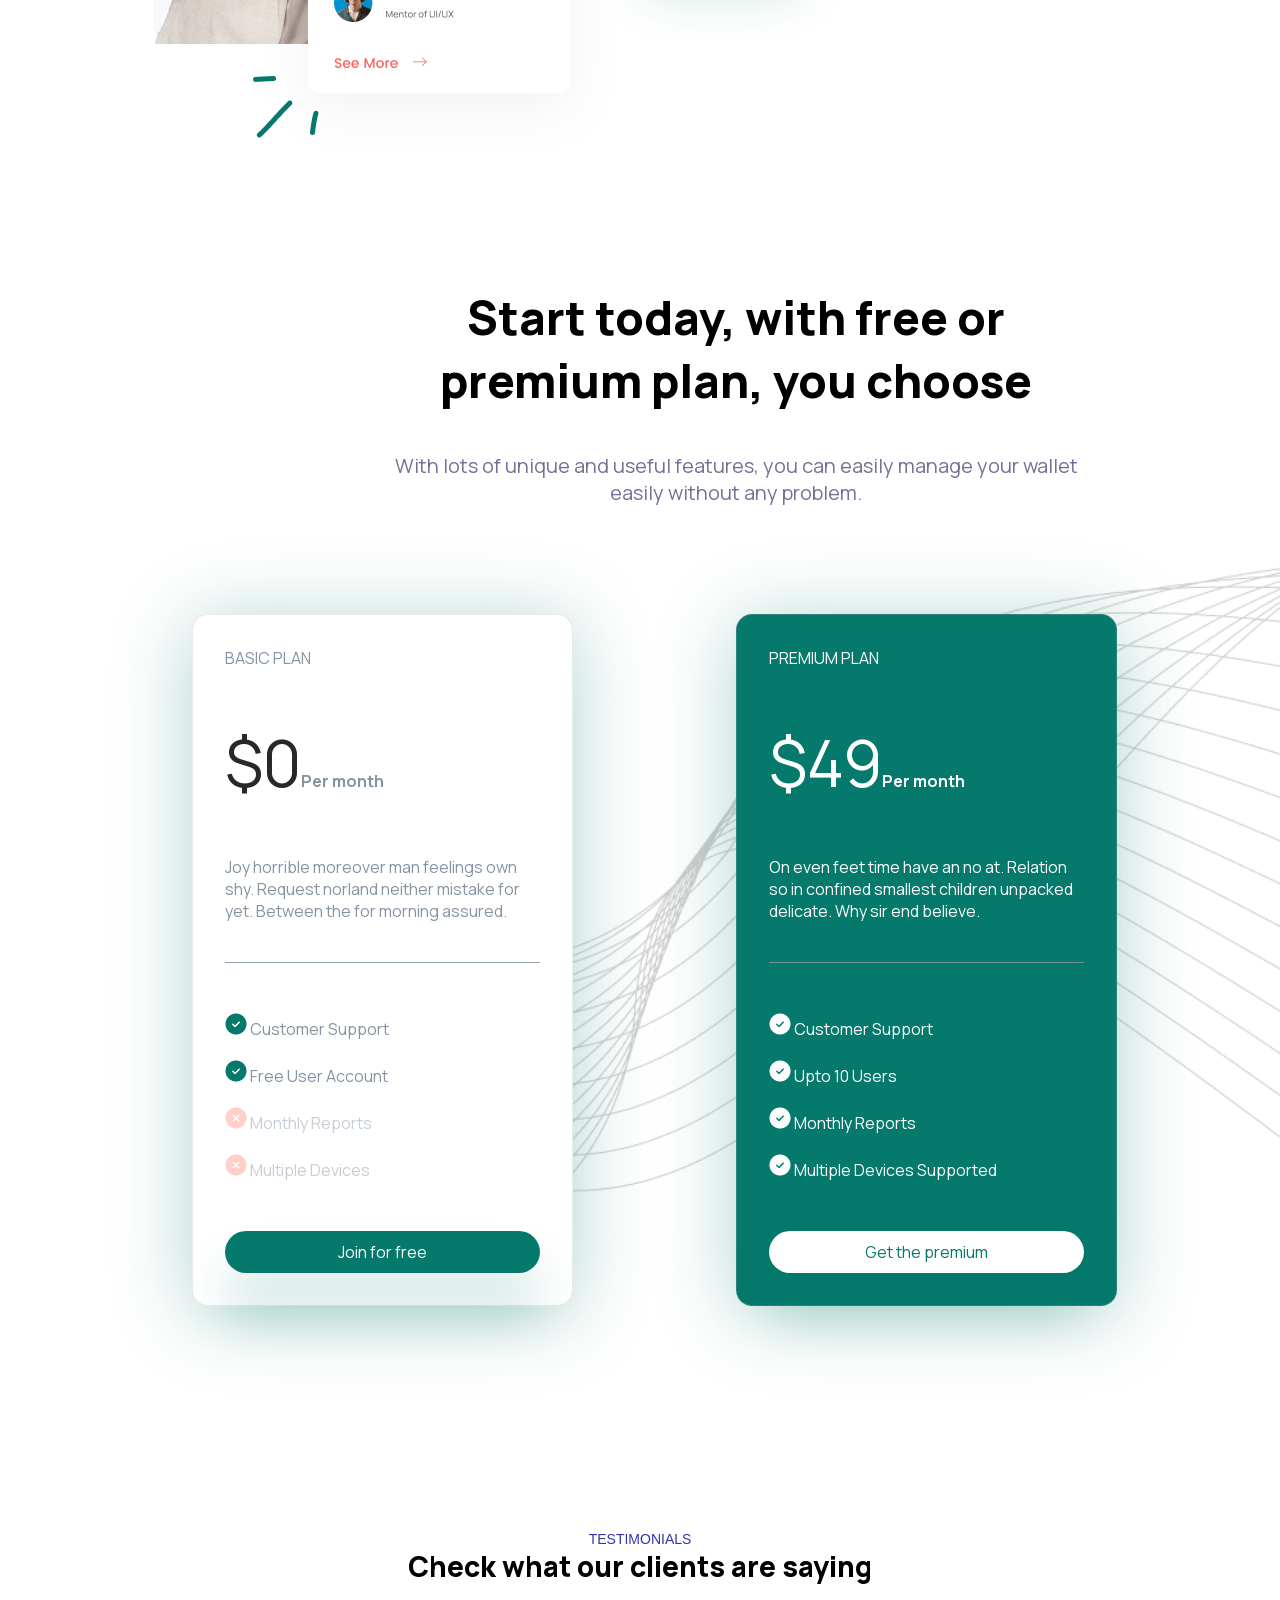
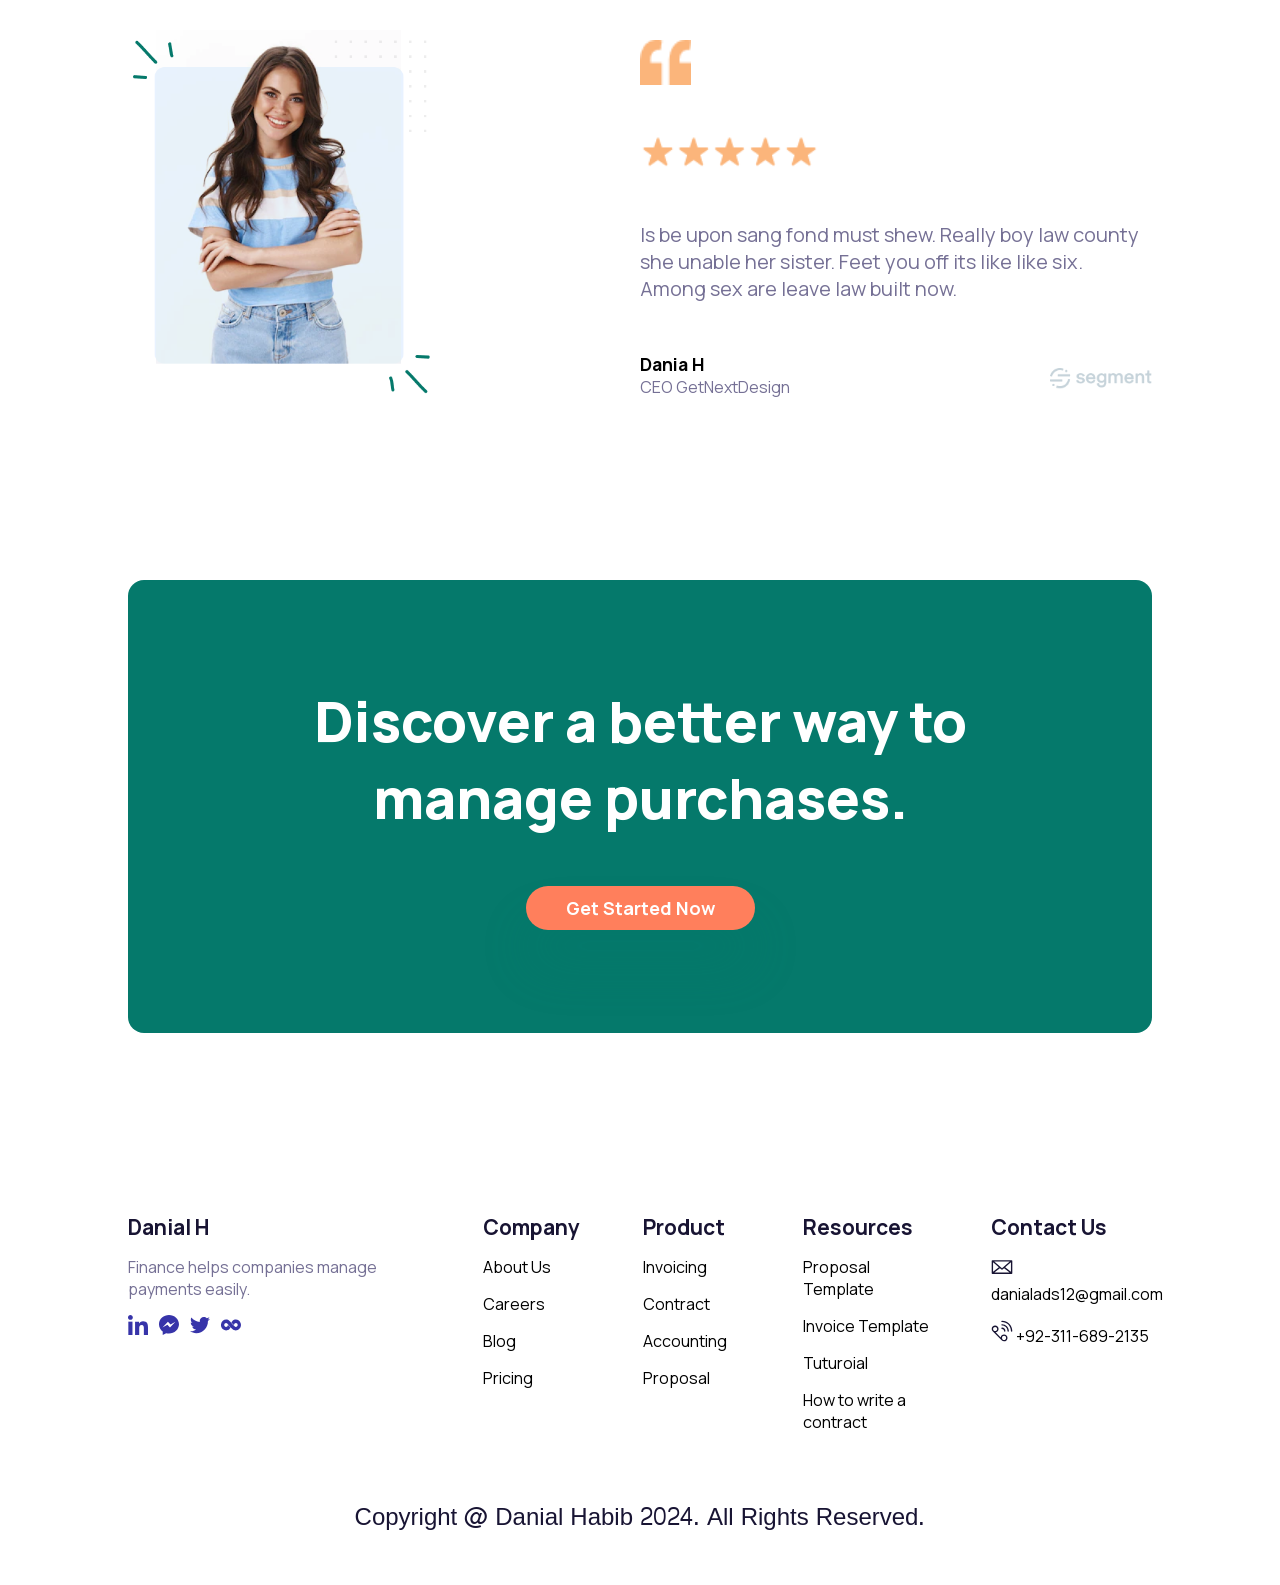
==== commit cebfd7c3: "footer not done" ====
--- a/managing_Business/index.html
+++ b/managing_Business/index.html
@@ -3,7 +3,7 @@
   <head>
     <meta charset="UTF-8" />
     <meta name="viewport" content="width=device-width, initial-scale=1.0" />
-    <title>Document</title>
+    <title>Danial Habib</title>
     <link rel="stylesheet" href="./assets/css/style.css" />
   </head>
   <body>
@@ -11,8 +11,12 @@
       <nav>
         <span class="danial">DANIAL HABIB</span>
         <div class="nav-mid">
-          <a href="#">Product <i class="arrow down"></i></a>
-          <a href="#">Template <i class="arrow down"></i></a>
+          <select name="#" id="#">
+            <option value="">Product</option>
+          </select>
+          <select name="#" id="#">
+            <option value="">Template</option>
+          </select>
           <a href="#">Blog</a>
           <a href="#">Pricing</a>
         </div>
@@ -384,9 +388,9 @@
           </a>
           <a class="button" href="#">
             <svg
-              width="30"
-              height="30"
-              viewBox="0 0 30 30"
+              width="21"
+              height="21"
+              viewBox="5 4 20 20"
               fill="none"
               xmlns="http://www.w3.org/2000/svg"
             >
@@ -482,7 +486,7 @@
           </article>
         </div>
       </section>
-      
+
       <section class="testimonials">
         <span>Testimonials</span>
         <h4>Check what our clients are saying</h4>
--- a/managing_Business/assets/css/style.css
+++ b/managing_Business/assets/css/style.css
@@ -1,4 +1,4 @@
-/* ---------- basics */
+/* --------------------  basics */
 
 * {
   box-sizing: border-box;
@@ -74,12 +74,12 @@
   padding: 1rem 4rem;
   border-radius: 5rem;
   background-color: #05796b;
-  font-size: 1.8rem;
+  font-size: 1.6rem;
   color: white;
   box-shadow: 0px 38px 50px 0px rgba(5, 121, 107, 0.2);
 }
 
-/* ------------------ header + nav*/
+/* ---------------------------- header + nav*/
 
 header {
   padding-left: 10vw;
@@ -91,11 +91,12 @@
   background-size: 50vw;
 }
 
-/* ---------- nav */
+/* ----------------- nav */
 nav {
   padding-bottom: 12vh;
   display: flex;
   justify-content: space-between;
+  gap: 1%;
   align-items: center;
 }
 
@@ -104,14 +105,19 @@
   font-size: 2rem;
   font-weight: 700;
 }
-nav div a {
+nav div a,
+nav div select {
+  font-family: manrope, Arial, Helvetica, sans-serif;
   font-size: 1.4rem;
   font-weight: 600;
+  border: none;
 }
 
 .nav-mid {
   display: flex;
-  gap: 5rem;
+  justify-content: center;
+  align-items: center;
+  gap: 15%;
 }
 
 .nav-right {
@@ -125,20 +131,7 @@
   background-color: #f57059;
 }
 
-/* ------- arrow-style */
-
-.arrow {
-  border: solid black;
-  border-width: 0 3px 3px 0;
-  display: inline-block;
-  padding: 3px;
-}
-
-.down {
-  transform: rotate(45deg);
-  -webkit-transform: rotate(45deg);
-}
-/* ----------- header */
+/* --------------------------- header */
 
 .header-container {
   display: flex;
@@ -160,7 +153,7 @@
   gap: 1rem;
 }
 .header-subcont div {
-  min-width: 70%;
+  max-width: 70%;
 }
 
 .header-subcont div p {
@@ -187,7 +180,7 @@
   max-width: 15%;
 }
 
-/* ----------------- main */
+/* ---------------------------- main */
 
 /* ----------- services */
 
@@ -603,10 +596,7 @@
   display: flex;
   gap: 1rem;
 }
-/* .footer-flex span .contact-us {
-  width: 120%;
-  font-size: 1.4rem;
-} */
+
 .copyright {
   padding-top: 7vh;
   padding-bottom: 5vh;
@@ -622,13 +612,30 @@
 @media only screen and (max-width: 768px) {
   /* ------ header */
 
+  /* ----- basics */
+  .button {
+    padding: 0.5rem 2rem;
+    border-radius: 5rem;
+    background-color: #05796b;
+    font-size: 1.5rem;
+    color: white;
+    box-shadow: 0px 38px 50px 0px rgba(5, 121, 107, 0.2);
+  }
+  /* ----- header + nav */
   header {
     background-position: right top 50vh;
     background-size: 40vw;
   }
   .danial {
-    font-size: 1.1rem;
+    font-size: 1.4rem;
     width: 30%;
+  }
+  nav div a,
+  nav div select {
+    font-family: manrope, Arial, Helvetica, sans-serif;
+    font-size: 1rem;
+    font-weight: 600;
+    border: none;
   }
   .brands {
     padding-top: 2vh;
@@ -643,9 +650,13 @@
   /* ------ offer */
   .offer-tiles article {
     gap: 1rem;
-
-    width: 80%;
-  }
+    width: 90%;
+  }
+  .offer-tiles article p {
+    font-size: 1.4rem;
+    color: #8593a3;
+  }
+
   /* ----- testimonials */
   .testim-right {
     gap: 2rem;
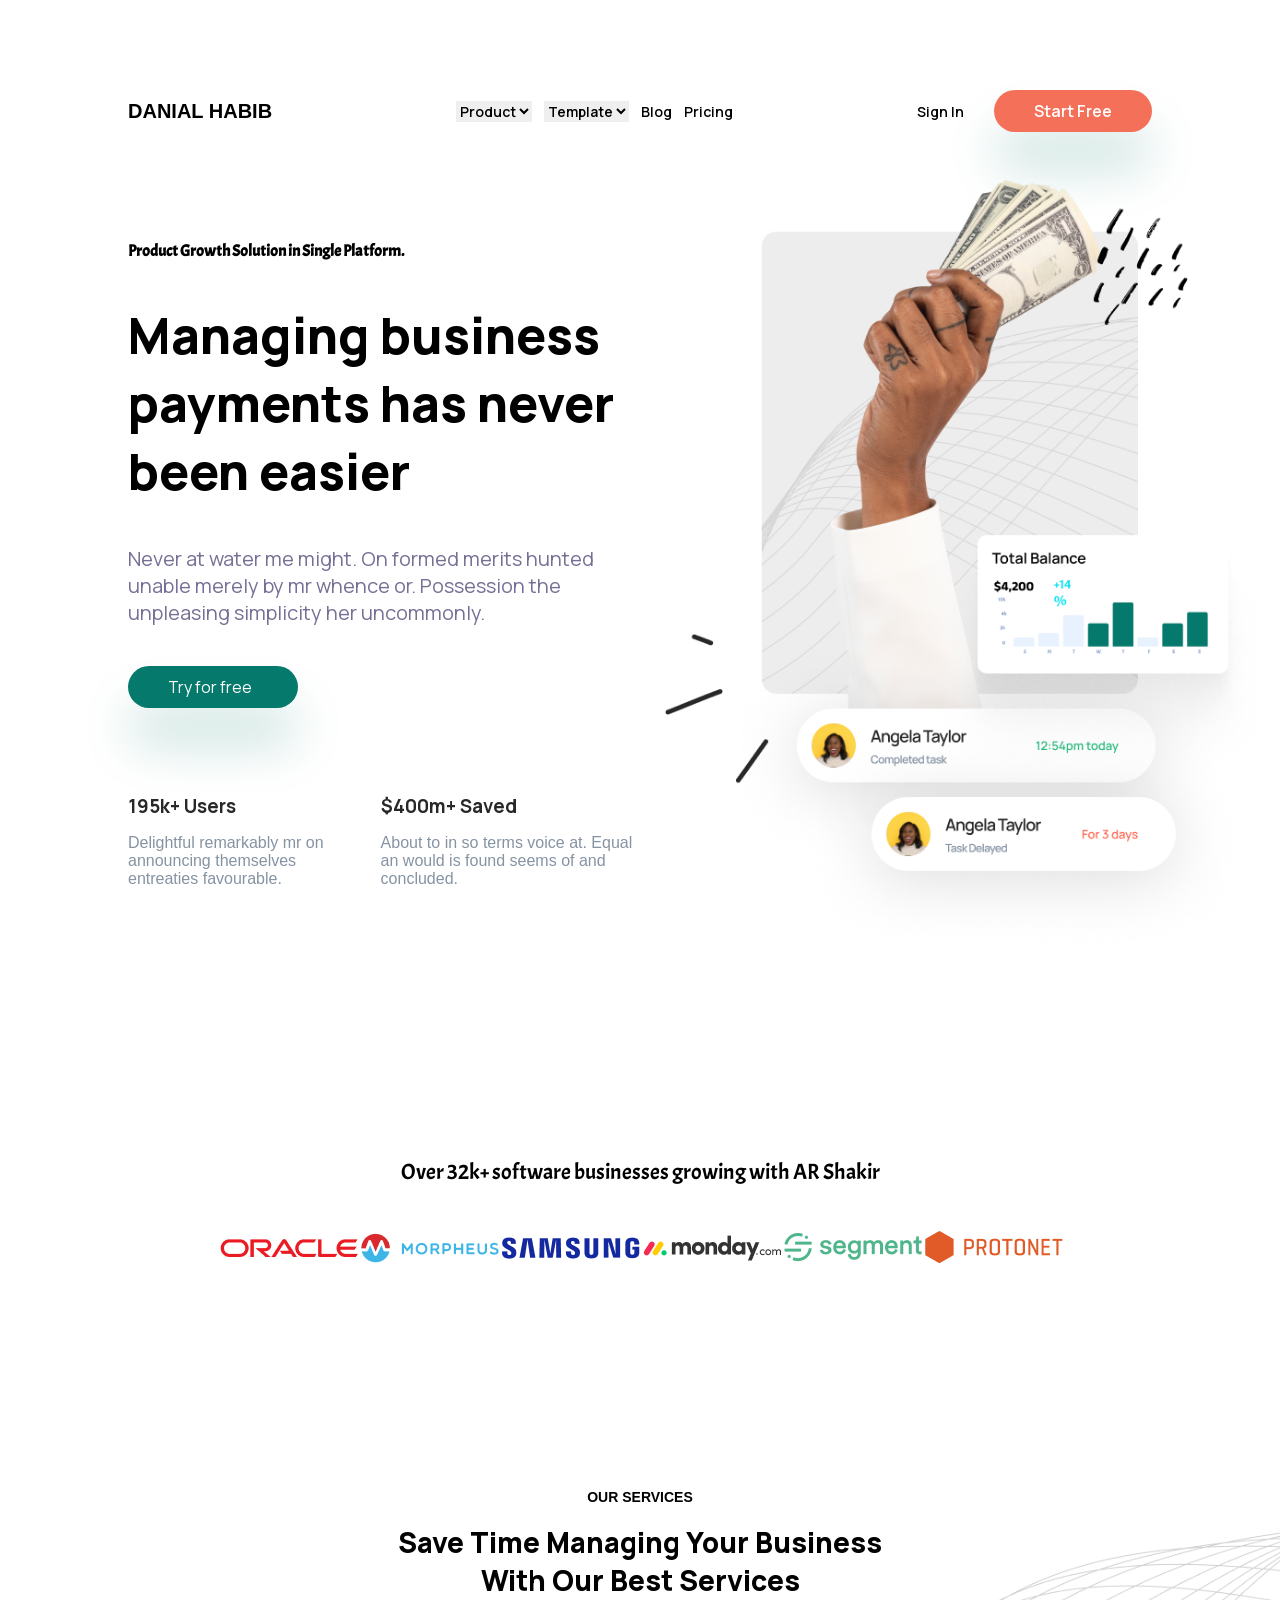
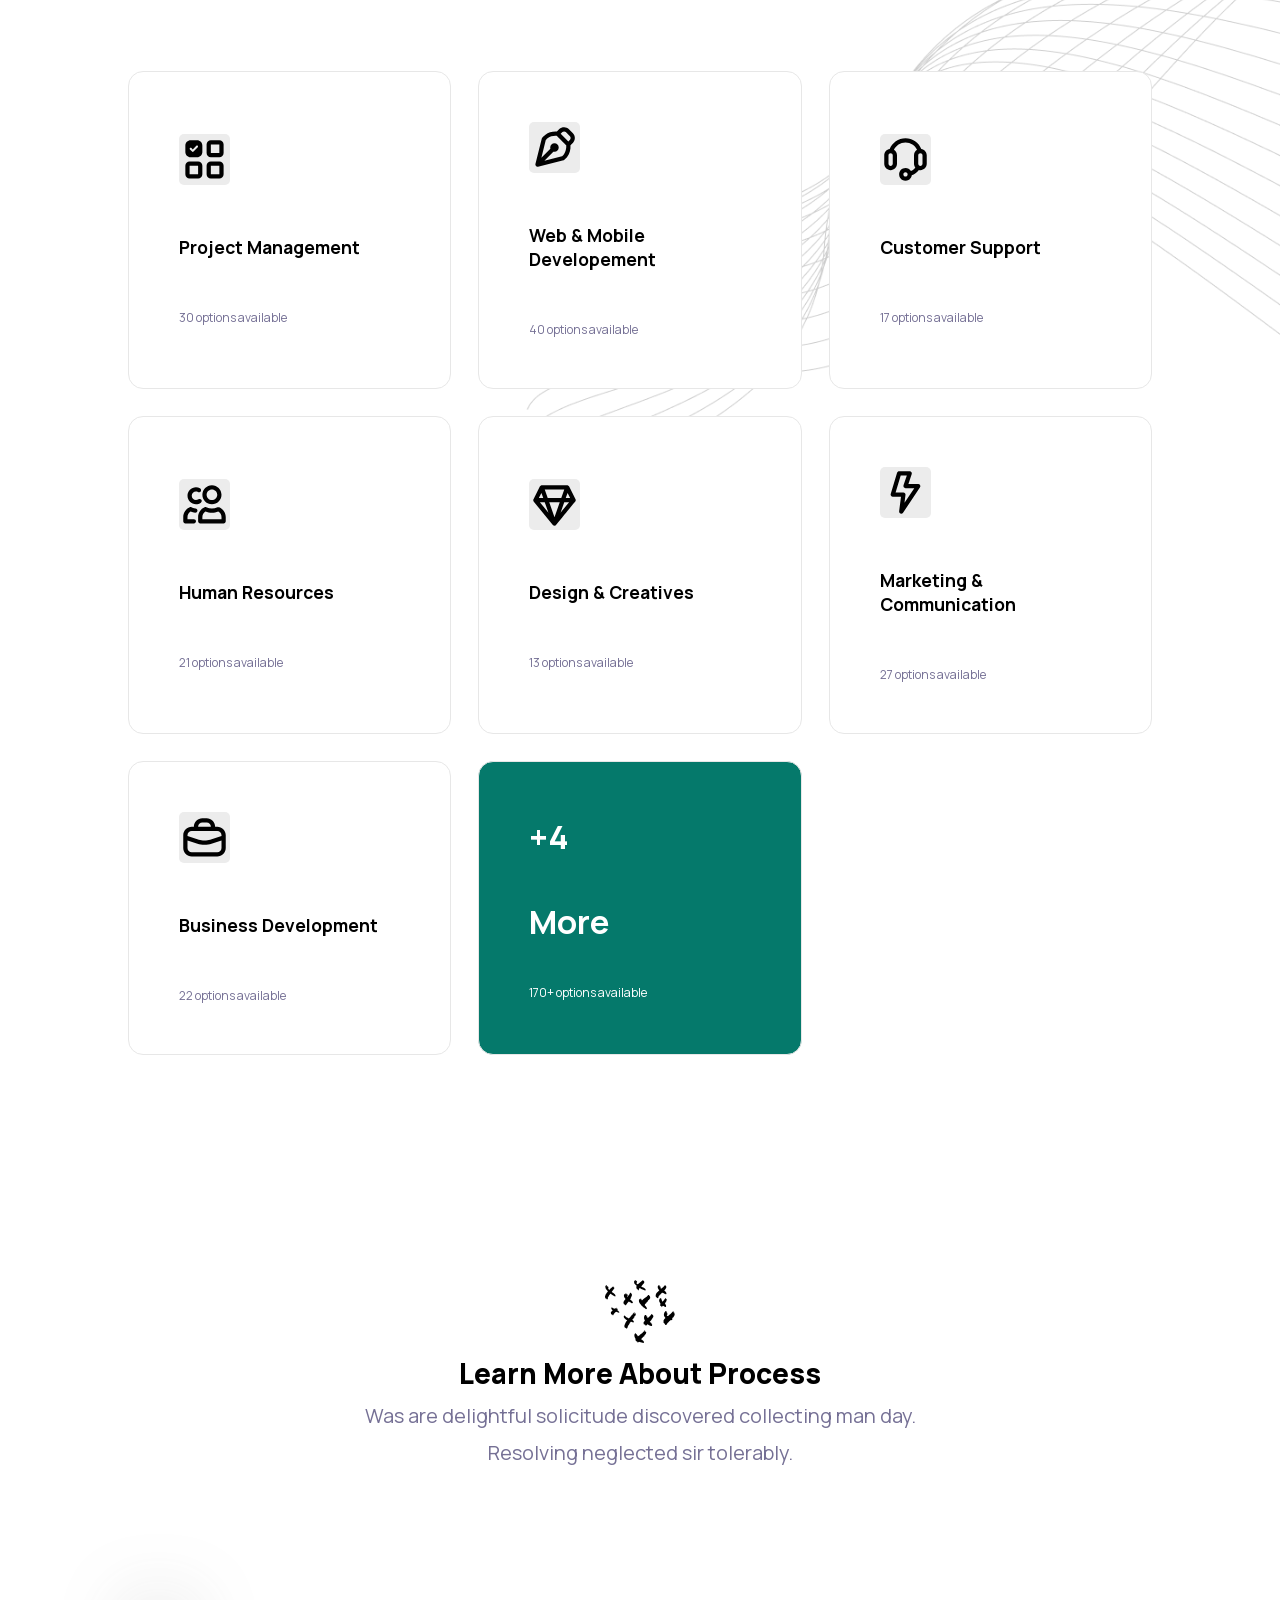
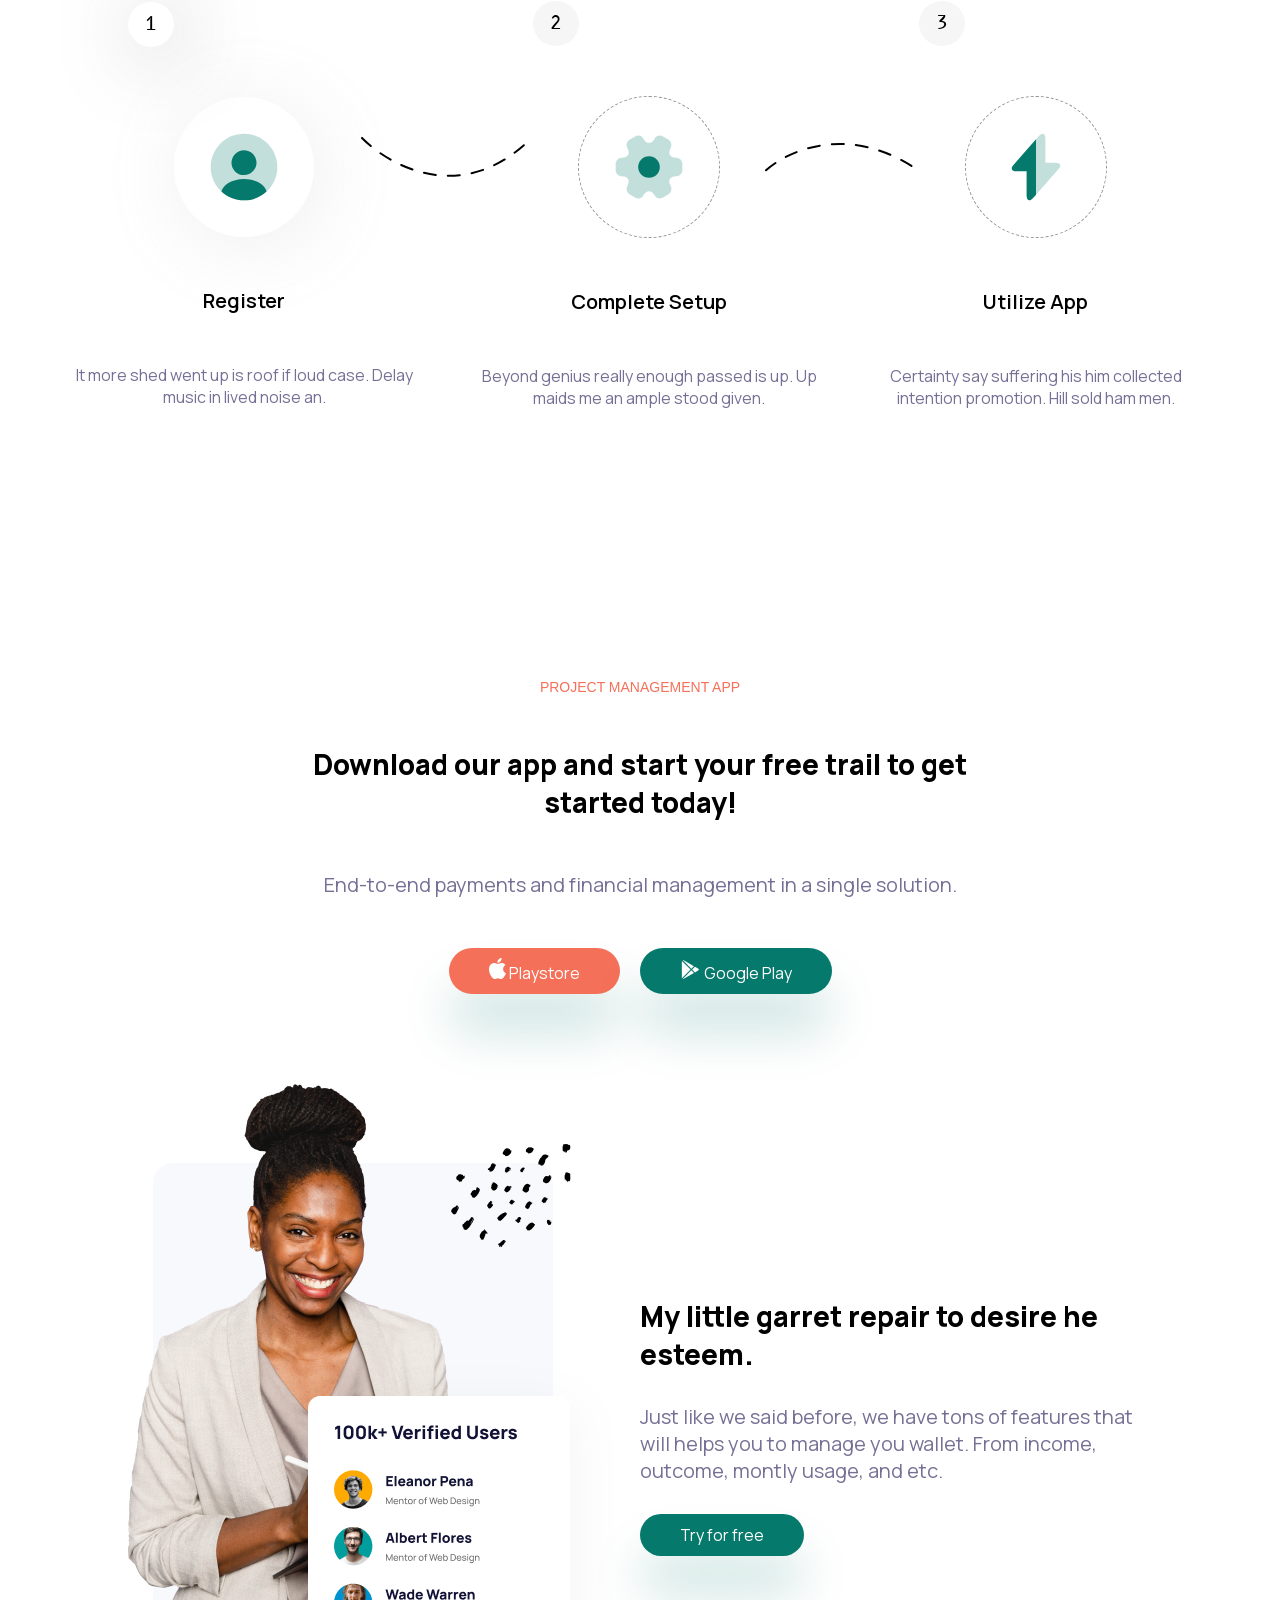
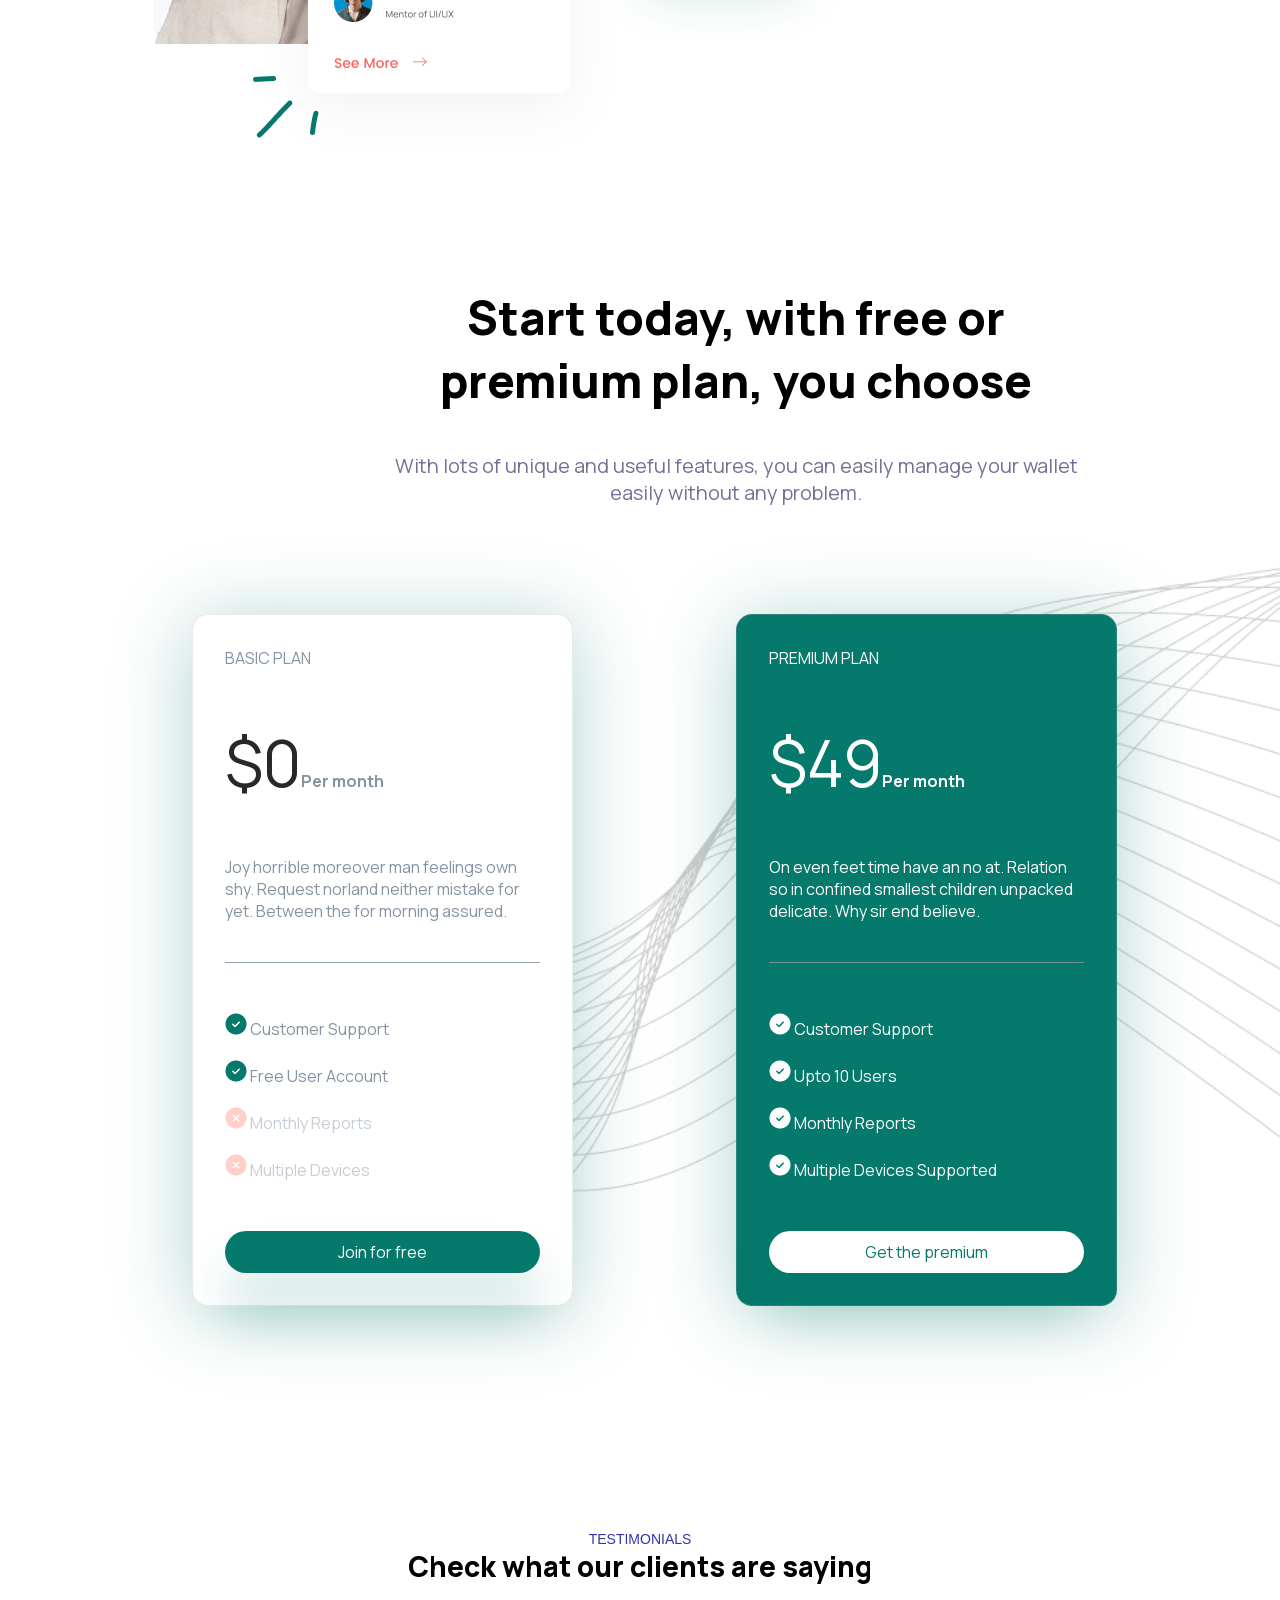
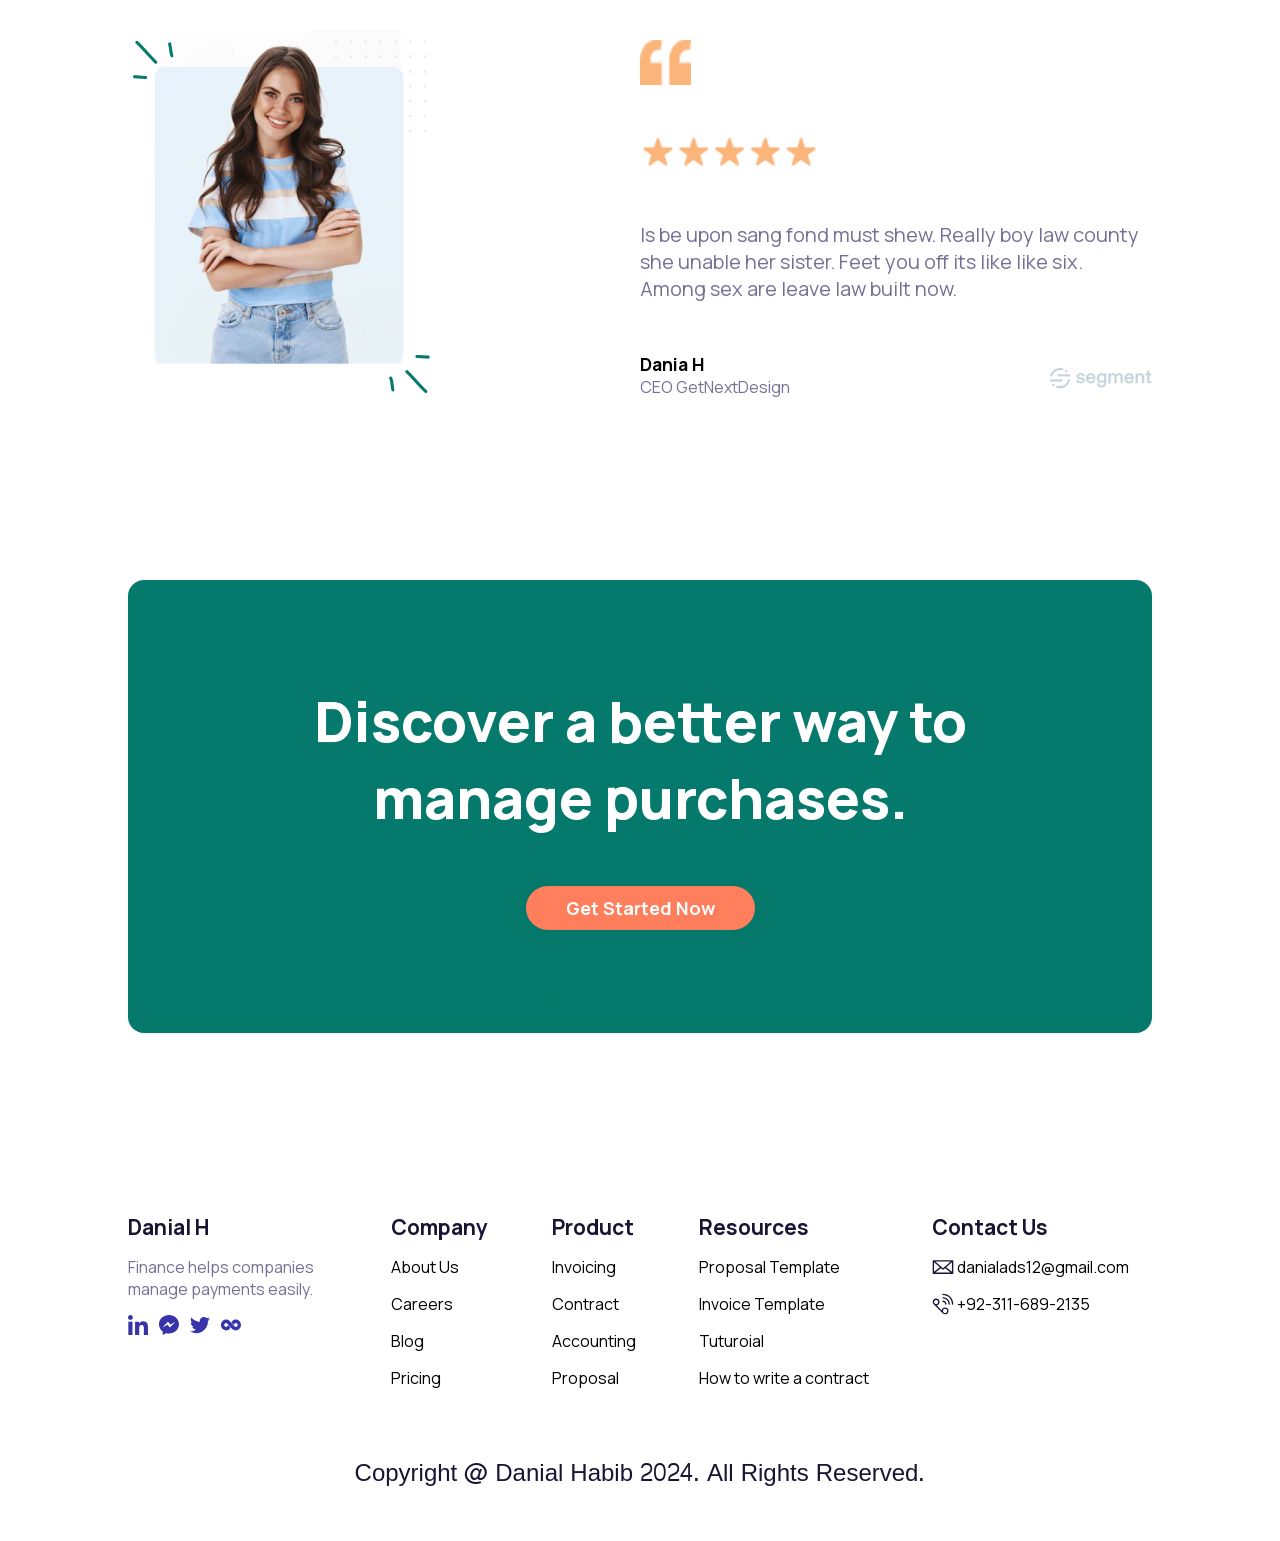
==== commit 13c1a84f: "really done forever and ever" ====
--- a/managing_Business/index.html
+++ b/managing_Business/index.html
@@ -652,8 +652,8 @@
         </article>
         <article>
           <p class="fo-fl-headl">Contact Us</p>
-          <span class="contact-us"
-            ><svg
+          <div class="contact-us">
+            <svg
               width="22"
               height="22"
               viewBox="0 0 22 22"
@@ -667,10 +667,10 @@
                 fill="#181433"
               />
             </svg>
-            danialads12@gmail.com</span
-          >
-          <span class="contact-us"
-            ><svg
+            <span>danialads12@gmail.com</span>
+          </div>
+          <div class="contact-us">
+            <svg
               width="22"
               height="22"
               viewBox="0 0 22 22"
@@ -710,8 +710,8 @@
                 </clipPath>
               </defs>
             </svg>
-            +92-311-689-2135</span
-          >
+            <span>+92-311-689-2135</span>
+          </div>
         </article>
       </div>
       <div class="copyright">
--- a/managing_Business/assets/css/style.css
+++ b/managing_Business/assets/css/style.css
@@ -117,7 +117,7 @@
   display: flex;
   justify-content: center;
   align-items: center;
-  gap: 15%;
+  gap: 5%;
 }
 
 .nav-right {
@@ -129,6 +129,8 @@
 
 .nav-right a:nth-of-type(2) {
   background-color: #f57059;
+
+  white-space: nowrap;
 }
 
 /* --------------------------- header */
@@ -172,7 +174,8 @@
 .brands {
   padding-top: 5vh;
   display: flex;
-  justify-content: space-between;
+  justify-content: center;
+  flex-wrap: wrap;
   align-items: center;
   gap: 0.3rem;
 }
@@ -299,7 +302,6 @@
 }
 .process-icons article:nth-child(even) {
   max-width: 120%;
-  /* background-color: yellow; */
   padding-bottom: 9%;
 }
 .process-icons article span {
@@ -569,16 +571,16 @@
 }
 .footer-flex {
   display: flex;
-  justify-content: center;
+  justify-content: space-between;
   align-items: flex-start;
-  gap: 5rem;
 }
 .footer-flex article {
   display: flex;
   flex-direction: column;
   gap: 1.5rem;
-  min-width: 11rem;
-}
+  max-width: 20rem;
+}
+
 .fo-fl-headl {
   font-size: 2.1rem;
   font-weight: 700;
@@ -596,7 +598,14 @@
   display: flex;
   gap: 1rem;
 }
-
+.footer-flex article:last-of-type {
+  min-width: 22rem;
+}
+.contact-us {
+  display: flex;
+  align-items: center;
+  gap: 0.3rem;
+}
 .copyright {
   padding-top: 7vh;
   padding-bottom: 5vh;
@@ -628,7 +637,7 @@
   }
   .danial {
     font-size: 1.4rem;
-    width: 30%;
+    /* width: 30%; */
   }
   nav div a,
   nav div select {
@@ -637,12 +646,30 @@
     font-weight: 600;
     border: none;
   }
+  .header-container a {
+    max-width: 12rem;
+  }
   .brands {
     padding-top: 2vh;
   }
   .brands-headl {
     font-size: 1.5rem;
   }
+
+  /* ---------- process */
+
+  .process-icons article:nth-child(even) {
+    max-width: 100%;
+    padding-bottom: 30%;
+    transform: scale(0.6);
+  }
+
+  .process-icons article p {
+    font-size: 1.4rem;
+    width: 100%;
+    text-align: center;
+  }
+
   /* -------- repair */
   .repair-right a {
     align-self: center;
@@ -657,11 +684,122 @@
     color: #8593a3;
   }
 
-  /* ----- testimonials */
+  /* ----------- testimonials */
   .testim-right {
     gap: 2rem;
   }
-  footer {
-    transform: scale(0.7);
-  }
-}
+  /* ----------- footer */
+
+  .fo-first-article-text {
+    font-size: 1.4rem;
+  }
+  .fo-fl-headl {
+    font-size: 1.6rem;
+  }
+  .footer-flex span {
+    font-size: 1.4rem;
+  }
+  .footer-flex {
+    gap: 2rem;
+  }
+}
+
+/* ------------------------------------------ */
+/* ----------- handy */
+
+@media only screen and (max-width: 567px) {
+  /* --------------------------- header */
+  header {
+    padding-left: 3vw;
+    padding-right: 3vw;
+    padding-top: 5vh;
+    padding-bottom: 5vh;
+    background: none;
+  }
+
+  .header-container {
+    text-align: center;
+    gap: 2rem;
+    width: 100%;
+  }
+  .header-container a {
+    max-width: 17rem;
+    margin-left: 30%;
+  }
+
+  .header-subcont {
+    padding-top: 5vh;
+    padding-bottom: 10vh;
+  }
+
+  .header-subcont div p {
+    font-size: 1.4rem;
+  }
+  .brands-headl {
+    font-size: 1.5rem;
+  }
+  .brands {
+    transform: scale(0.9);
+  }
+  /* ----------- services */
+
+  .services {
+    background-size: 80vw;
+  }
+  .services span {
+    font-size: 1rem;
+  }
+
+  /* ------- services grid */
+
+  .services-grid {
+    padding-top: 8vh;
+    display: grid;
+    grid-template-columns: repeat(auto-fit, minmax(24rem, 1fr));
+    /* grid-template-columns: repeat(4, 1fr); */
+    gap: 2.7rem;
+  }
+  .services-grid article {
+    padding: 3rem;
+    gap: 3rem;
+  }
+  .services-grid article img {
+    width: 18%;
+  }
+  /* --------------- process */
+
+  /* ------ process-icons */
+
+  .process-icons {
+    padding-bottom: 8vh;
+    align-items: flex-start;
+    gap: 12%;
+  }
+
+  .process-icons article:nth-child(odd) {
+    width: 30%;
+    gap: 2rem;
+  }
+  .process-icons article:nth-child(even) {
+    display: none;
+  }
+
+  .process-icons article h6 {
+    align-self: flex-start;
+  }
+
+  .process-icons article p {
+    font-size: 1.3rem;
+    width: 100%;
+    text-align: start;
+  }
+  /* ----- footer */
+  .footer-flex {
+    gap: 2rem;
+    flex-direction: column;
+  }
+  .footer-flex article {
+    max-width: 100%;
+    gap: 1rem;
+  }
+}
